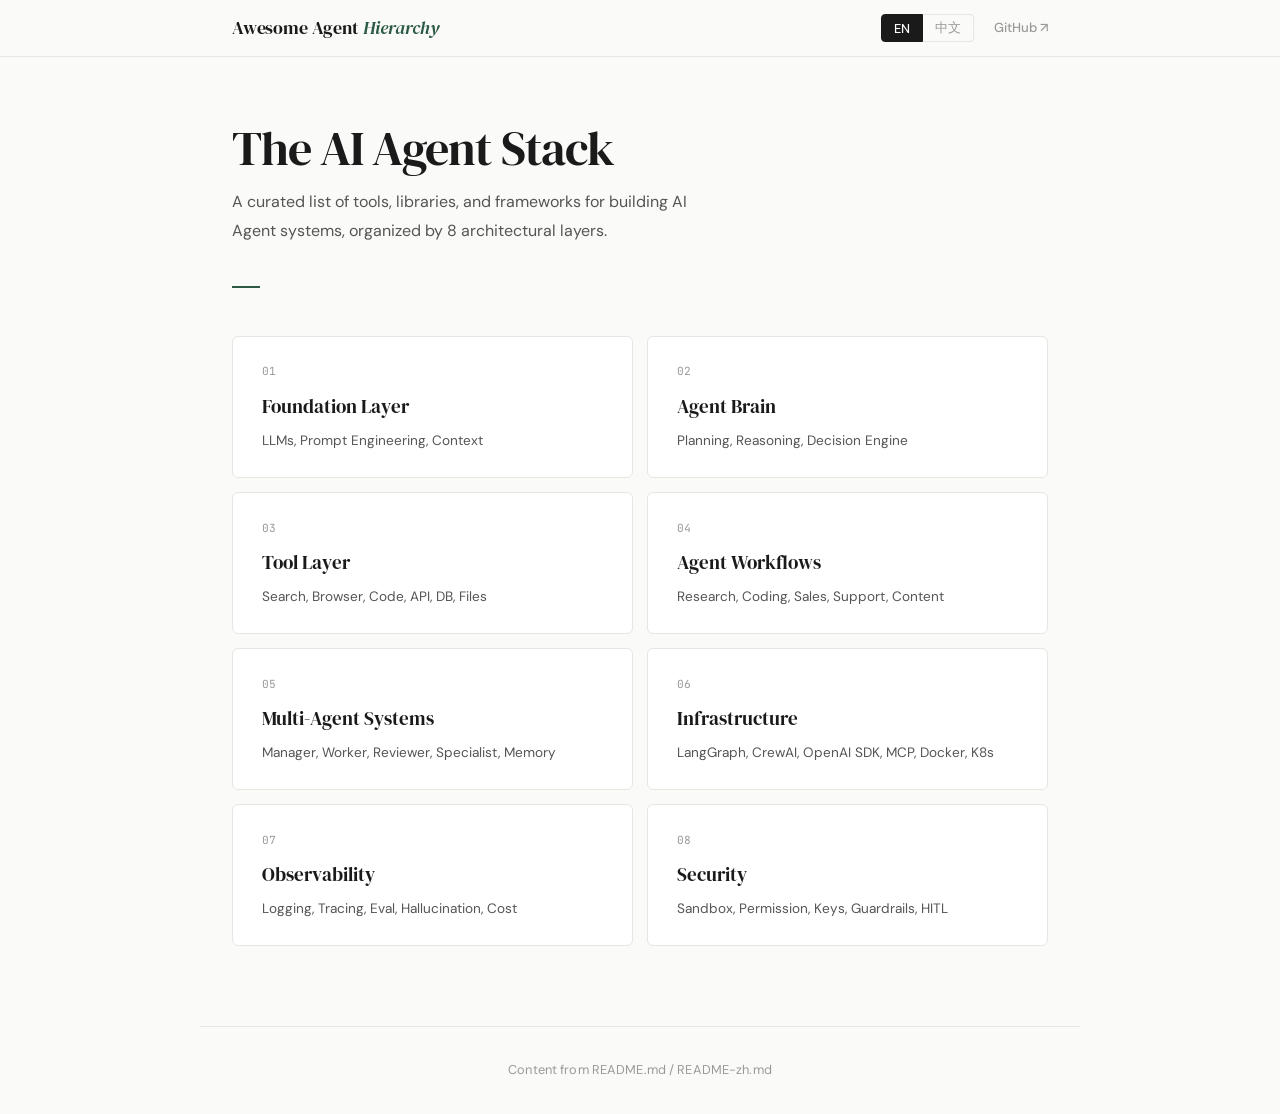
==== docs/index.html @ d8a55809 "Initial commit: AI Agent hierarchy awesome list with static site - Bilingual README (EN/ZH) covering" ====
<!DOCTYPE html>
<html lang="en">
<head>
<meta charset="UTF-8">
<meta name="viewport" content="width=device-width, initial-scale=1.0">
<title>Awesome AI Agent Hierarchy</title>
<link rel="stylesheet" href="style.css">
<link href="https://fonts.googleapis.com/css2?family=DM+Sans:wght@400;500;600;700&family=DM+Serif+Display:ital@0;1&family=JetBrains+Mono:wght@400;500&display=swap" rel="stylesheet">
</head>
<body>

<nav class="nav">
  <div class="nav-inner">
    <a href="index.html" class="nav-brand">Awesome Agent <i>Hierarchy</i></a>
    <div class="nav-actions">
      <div class="lang-group">
        <button class="active" onclick="setLang('en')">EN</button>
        <button onclick="setLang('zh')">中文</button>
      </div>
      <a href="https://github.com/tianX-ai/awsome-agent-hierarchy" class="nav-gh" target="_blank">GitHub ↗</a>
    </div>
  </div>
</nav>

<section class="hero">
  <h1><span class="lang-en">The AI Agent Stack</span><span class="lang-zh">AI 代理技术栈</span></h1>
  <p><span class="lang-en">A curated list of tools, libraries, and frameworks for building AI Agent systems, organized by 8 architectural layers.</span><span class="lang-zh">AI Agent 系统构建工具、库和框架的精选列表，按 8 个架构层级分类整理。</span></p>
  <hr class="hero-rule">
</section>

<div class="layer-grid">

    <a class="layer-card" href="layer-01.html">
      <div class="layer-card-idx">01</div>
      <div class="layer-card-title"><span class="lang-en">Foundation Layer</span><span class="lang-zh">基础层</span></div>
      <div class="layer-card-desc"><span class="lang-en">LLMs, Prompt Engineering, Context</span><span class="lang-zh">大语言模型、提示工程、上下文</span></div>
    </a>
    <a class="layer-card" href="layer-02.html">
      <div class="layer-card-idx">02</div>
      <div class="layer-card-title"><span class="lang-en">Agent Brain</span><span class="lang-zh">代理大脑</span></div>
      <div class="layer-card-desc"><span class="lang-en">Planning, Reasoning, Decision Engine</span><span class="lang-zh">规划、推理、决策引擎</span></div>
    </a>
    <a class="layer-card" href="layer-03.html">
      <div class="layer-card-idx">03</div>
      <div class="layer-card-title"><span class="lang-en">Tool Layer</span><span class="lang-zh">工具层</span></div>
      <div class="layer-card-desc"><span class="lang-en">Search, Browser, Code, API, DB, Files</span><span class="lang-zh">搜索、浏览器、代码、API、数据库、文件</span></div>
    </a>
    <a class="layer-card" href="layer-04.html">
      <div class="layer-card-idx">04</div>
      <div class="layer-card-title"><span class="lang-en">Agent Workflows</span><span class="lang-zh">代理工作流</span></div>
      <div class="layer-card-desc"><span class="lang-en">Research, Coding, Sales, Support, Content</span><span class="lang-zh">研究、编码、销售、客服、内容</span></div>
    </a>
    <a class="layer-card" href="layer-05.html">
      <div class="layer-card-idx">05</div>
      <div class="layer-card-title"><span class="lang-en">Multi-Agent Systems</span><span class="lang-zh">多代理系统</span></div>
      <div class="layer-card-desc"><span class="lang-en">Manager, Worker, Reviewer, Specialist, Memory</span><span class="lang-zh">管理、工作者、审查、专家、内存</span></div>
    </a>
    <a class="layer-card" href="layer-06.html">
      <div class="layer-card-idx">06</div>
      <div class="layer-card-title"><span class="lang-en">Infrastructure</span><span class="lang-zh">基础设施</span></div>
      <div class="layer-card-desc"><span class="lang-en">LangGraph, CrewAI, OpenAI SDK, MCP, Docker, K8s</span><span class="lang-zh">LangGraph、CrewAI、OpenAI SDK、MCP、Docker、K8s</span></div>
    </a>
    <a class="layer-card" href="layer-07.html">
      <div class="layer-card-idx">07</div>
      <div class="layer-card-title"><span class="lang-en">Observability</span><span class="lang-zh">可观测性</span></div>
      <div class="layer-card-desc"><span class="lang-en">Logging, Tracing, Eval, Hallucination, Cost</span><span class="lang-zh">日志、追踪、评估、幻觉、成本</span></div>
    </a>
    <a class="layer-card" href="layer-08.html">
      <div class="layer-card-idx">08</div>
      <div class="layer-card-title"><span class="lang-en">Security</span><span class="lang-zh">安全层</span></div>
      <div class="layer-card-desc"><span class="lang-en">Sandbox, Permission, Keys, Guardrails, HITL</span><span class="lang-zh">沙箱、权限、密钥、护栏、人工审批</span></div>
    </a>
</div>

<button class="btt" id="btt" onclick="window.scrollTo({top:0,behavior:'smooth'})">↑</button>

<footer class="foot">
  <span class="lang-en">Content from </span><span class="lang-zh">内容来自 </span>README.md / README-zh.md
</footer>

<script>
function setLang(l) {
  const btns = document.querySelectorAll('.lang-group button');
  btns.forEach(b => b.classList.remove('active'));
  btns[l === 'en' ? 0 : 1].classList.add('active');
  document.body.classList.toggle('lang-zh-active', l === 'zh');
  document.documentElement.lang = l === 'zh' ? 'zh' : 'en';
  localStorage.setItem('lang', l);
}
const saved = localStorage.getItem('lang');
if (saved === 'zh') setLang('zh');
window.addEventListener('scroll', () => {
  document.getElementById('btt').classList.toggle('show', window.scrollY > 300);
});
</script>
</body>
</html>
---- docs/style.css ----
*, *::before, *::after { margin: 0; padding: 0; box-sizing: border-box; }

:root {
  --bg: #FAFAF8;
  --bg-card: #FFFFFF;
  --text: #1A1A1A;
  --text-2: #555;
  --text-3: #999;
  --accent: #2D5A45;
  --accent-h: #3A6F58;
  --accent-bg: rgba(45, 90, 69, 0.04);
  --border: #E8E6E1;
  --border-2: #D4D1CB;
  --serif: 'DM Serif Display', Georgia, 'Noto Serif SC', serif;
  --sans: 'DM Sans', system-ui, -apple-system, sans-serif;
  --mono: 'JetBrains Mono', monospace;
  --max-w: 880px;
  --nav-h: 56px;
}

html { scroll-behavior: smooth; }

body {
  font-family: var(--sans);
  background: var(--bg);
  color: var(--text);
  line-height: 1.75;
  -webkit-font-smoothing: antialiased;
  text-rendering: optimizeLegibility;
  font-size: 15.5px;
}

body::-webkit-scrollbar { width: 4px; }
body::-webkit-scrollbar-track { background: transparent; }
body::-webkit-scrollbar-thumb { background: var(--border-2); border-radius: 2px; }

a { color: var(--accent); text-decoration: none; }
a:hover { text-decoration: underline; text-underline-offset: 2px; }

/* --- NAV --- */
.nav {
  position: sticky; top: 0; z-index: 100;
  background: rgba(250, 250, 248, 0.92);
  backdrop-filter: blur(20px);
  -webkit-backdrop-filter: blur(20px);
  border-bottom: 1px solid var(--border);
}

.nav-inner {
  max-width: var(--max-w); margin: 0 auto;
  display: flex; align-items: center; justify-content: space-between;
  height: var(--nav-h); padding: 0 2rem;
}

.nav-brand {
  font-family: var(--serif); font-size: 1.1rem;
  text-decoration: none; color: var(--text);
  letter-spacing: -0.01em;
}

.nav-brand i { font-style: italic; color: var(--accent); }

.nav-actions { display: flex; align-items: center; gap: 20px; }

.lang-group { display: flex; font-size: 0.8rem; font-weight: 500; }

.lang-group button {
  padding: 4px 12px;
  border: 1px solid var(--border);
  background: transparent;
  color: var(--text-3);
  cursor: pointer;
  font-family: var(--sans);
  font-size: 0.8rem;
  font-weight: 500;
  transition: all 0.15s;
}

.lang-group button:first-child { border-radius: 4px 0 0 4px; }
.lang-group button:last-child { border-radius: 0 4px 4px 0; border-left: none; }
.lang-group button.active { background: var(--text); color: #fff; border-color: var(--text); }
.lang-group button.active + button { border-left-color: var(--text); }

.nav-gh {
  color: var(--text-3); text-decoration: none;
  font-size: 0.82rem; font-weight: 500; transition: color 0.15s;
}

.nav-gh:hover { color: var(--text); }

/* --- BREADCRUMB --- */
.breadcrumb {
  max-width: var(--max-w); margin: 0 auto;
  padding: 1.5rem 2rem 0;
  font-size: 0.82rem; color: var(--text-3);
  letter-spacing: 0.01em;
}

.breadcrumb a { color: var(--text-3); }
.breadcrumb a:hover { color: var(--accent); }
.breadcrumb span { margin: 0 0.4em; }

/* --- HERO --- */
.hero {
  max-width: var(--max-w); margin: 0 auto;
  padding: 4rem 2rem 2.5rem;
}

.hero h1 {
  font-family: var(--serif);
  font-size: clamp(2.2rem, 5vw, 3rem);
  font-weight: 400; line-height: 1.15;
  letter-spacing: -0.02em; margin-bottom: 0.75rem;
}

.hero p {
  font-size: 1rem; color: var(--text-2);
  max-width: 500px; line-height: 1.8;
}

.hero-rule {
  display: block; width: 28px; height: 2px;
  background: var(--accent); margin-top: 2.5rem; border: none;
}

/* --- LAYER GRID (index) --- */
.layer-grid {
  max-width: var(--max-w); margin: 0 auto;
  padding: 0.5rem 2rem 5rem;
  display: grid; grid-template-columns: repeat(2, 1fr);
  gap: 14px;
}

.layer-card {
  display: block;
  padding: 1.6rem 1.8rem;
  background: var(--bg-card);
  border: 1px solid var(--border);
  border-radius: 6px;
  text-decoration: none; color: var(--text);
  transition: all 0.2s ease;
}

.layer-card:hover {
  border-color: var(--accent);
  box-shadow: 0 4px 24px rgba(45,90,69,0.06);
  text-decoration: none;
  transform: translateY(-1px);
}

.layer-card-idx {
  font-family: var(--mono);
  font-size: 0.7rem; color: var(--text-3);
  margin-bottom: 8px; letter-spacing: 0.04em;
}

.layer-card-title {
  font-family: var(--serif);
  font-size: 1.2rem; font-weight: 400;
  margin-bottom: 6px;
}

.layer-card-desc {
  font-size: 0.85rem; color: var(--text-2);
  line-height: 1.6;
}

/* --- SEARCH --- */
.search-area {
  max-width: var(--max-w); margin: 0 auto;
  padding: 0.5rem 2rem 1rem;
}

.search-area input {
  width: 100%; padding: 10px 0;
  border: none; border-bottom: 1px solid var(--border);
  background: transparent; color: var(--text);
  font-family: var(--sans); font-size: 0.92rem;
  outline: none; transition: border-color 0.2s;
}

.search-area input:focus { border-color: var(--accent); }
.search-area input::placeholder { color: var(--text-3); }

/* --- MAIN CONTENT --- */
.main-area {
  max-width: var(--max-w); margin: 0 auto;
  padding: 0.5rem 2rem 6rem;
}

/* --- SUBSECTION --- */
.sub {
  margin-bottom: 1.25rem;
}

.sub-head {
  display: flex; align-items: center; gap: 10px;
  padding: 10px 14px;
  background: var(--bg-card);
  border: 1px solid var(--border);
  border-radius: 6px;
  cursor: pointer;
  transition: all 0.15s;
}

.sub-head:hover {
  border-color: var(--accent);
}

.sub-head.open {
  border-color: var(--accent);
  border-radius: 6px 6px 0 0;
  background: rgba(45,90,69,0.02);
}

.sub-name {
  font-weight: 600; font-size: 0.92rem; flex: 1;
}

.sub-cnt {
  font-family: var(--mono);
  font-size: 0.68rem; color: var(--text-3);
  background: var(--bg);
  padding: 2px 8px;
  border-radius: 10px;
}

.sub-arr {
  font-size: 0.5rem; color: var(--text-3);
  transition: transform 0.2s;
}

.sub-head.open .sub-arr { transform: rotate(90deg); }

.sub-body {
  display: none;
  padding: 1.25rem 1.5rem 1.5rem;
  background: var(--bg-card);
  border: 1px solid var(--accent);
  border-top: none;
  border-radius: 0 0 6px 6px;
}

.sub-body.open { display: block; }

/* --- REPO LIST --- */
ul.rl {
  list-style: none;
}

ul.rl li {
  display: flex; align-items: baseline; gap: 6px;
  padding: 7px 0;
  border-bottom: 1px solid rgba(0,0,0,0.04);
  flex-wrap: wrap; line-height: 1.6;
}

ul.rl li:last-child { border-bottom: none; }

ul.rl li a {
  color: var(--accent); text-decoration: none;
  font-weight: 500; font-size: 0.9rem;
}

ul.rl li a:hover { text-decoration: underline; text-underline-offset: 2px; }

ul.rl li img {
  vertical-align: middle; height: 16px; margin: 0 3px;
}

/* --- PROVIDER BLOCK --- */
.prov {
  margin-bottom: 1rem;
  margin-top: 0.5rem;
}

.prov-name {
  font-weight: 700; font-size: 0.9rem;
  padding: 8px 0 4px;
  color: var(--text);
}

.prov ul {
  list-style: none;
  padding-left: 1.25rem;
}

.prov ul li {
  font-size: 0.88rem; padding: 3px 0; color: var(--text-2);
  line-height: 1.65;
}

.prov ul li a { color: var(--accent); font-weight: 500; }
.prov ul li a:hover { text-decoration: underline; }

/* --- BLOCKQUOTE --- */
blockquote {
  border-left: 2px solid var(--accent);
  padding: 10px 18px; margin: 12px 0;
  font-size: 0.88rem; color: var(--text-2);
  background: var(--accent-bg);
  border-radius: 0 4px 4px 0;
  line-height: 1.7;
}

blockquote strong { color: var(--accent); }

/* --- MISC --- */
.md-p {
  color: var(--text-2); font-size: 0.9rem;
  margin: 8px 0; line-height: 1.7;
}

.md-p strong { color: var(--text); }

hr.md-hr { border: none; height: 1px; background: var(--border); margin: 1.5rem 0; }

code {
  font-family: var(--mono); font-size: 0.82em;
  background: var(--accent-bg); padding: 2px 6px; border-radius: 3px;
}

/* --- LANG TOGGLE --- */
.lang-en { display: block; }
.lang-zh { display: none; }
body.lang-zh-active .lang-en { display: none; }
body.lang-zh-active .lang-zh { display: block; }

span.lang-en, a.lang-en { display: inline; }
span.lang-zh, a.lang-zh { display: none; }
body.lang-zh-active span.lang-en, body.lang-zh-active a.lang-en { display: none; }
body.lang-zh-active span.lang-zh, body.lang-zh-active a.lang-zh { display: inline; }

/* --- BACK TO TOP --- */
.btt {
  position: fixed; bottom: 1.5rem; right: 1.5rem; z-index: 99;
  width: 36px; height: 36px;
  background: var(--bg-card); border: 1px solid var(--border);
  border-radius: 50%; display: flex; align-items: center; justify-content: center;
  color: var(--text-3); cursor: pointer; font-size: 0.75rem;
  transition: all 0.2s; opacity: 0; pointer-events: none;
  box-shadow: 0 2px 8px rgba(0,0,0,0.06);
}

.btt.show { opacity: 1; pointer-events: auto; }
.btt:hover { color: var(--accent); border-color: var(--accent); }

/* --- LAYER NAV (bottom) --- */
.layer-nav {
  max-width: var(--max-w); margin: 0 auto;
  padding: 0 2rem 1.5rem;
  font-size: 0.85rem; line-height: 2.4;
  color: var(--text-3);
}

.layer-nav a { color: var(--text-2); }
.layer-nav a:hover { color: var(--accent); }

/* --- FOOTER --- */
.foot {
  max-width: var(--max-w); margin: 0 auto;
  padding: 2rem;
  border-top: 1px solid var(--border);
  text-align: center; color: var(--text-3);
  font-size: 0.8rem;
  letter-spacing: 0.01em;
}

/* --- RESPONSIVE --- */
@media (max-width: 640px) {
  body { font-size: 15px; }
  .nav-inner, .hero, .main-area, .foot, .breadcrumb, .layer-grid, .search-area, .layer-nav {
    padding-left: 1.25rem; padding-right: 1.25rem;
  }
  .hero { padding-top: 3rem; padding-bottom: 1.5rem; }
  .hero h1 { font-size: 1.9rem; }
  .layer-grid { grid-template-columns: 1fr; }
  .sub-body { padding: 1rem 1.1rem 1.25rem; }
}
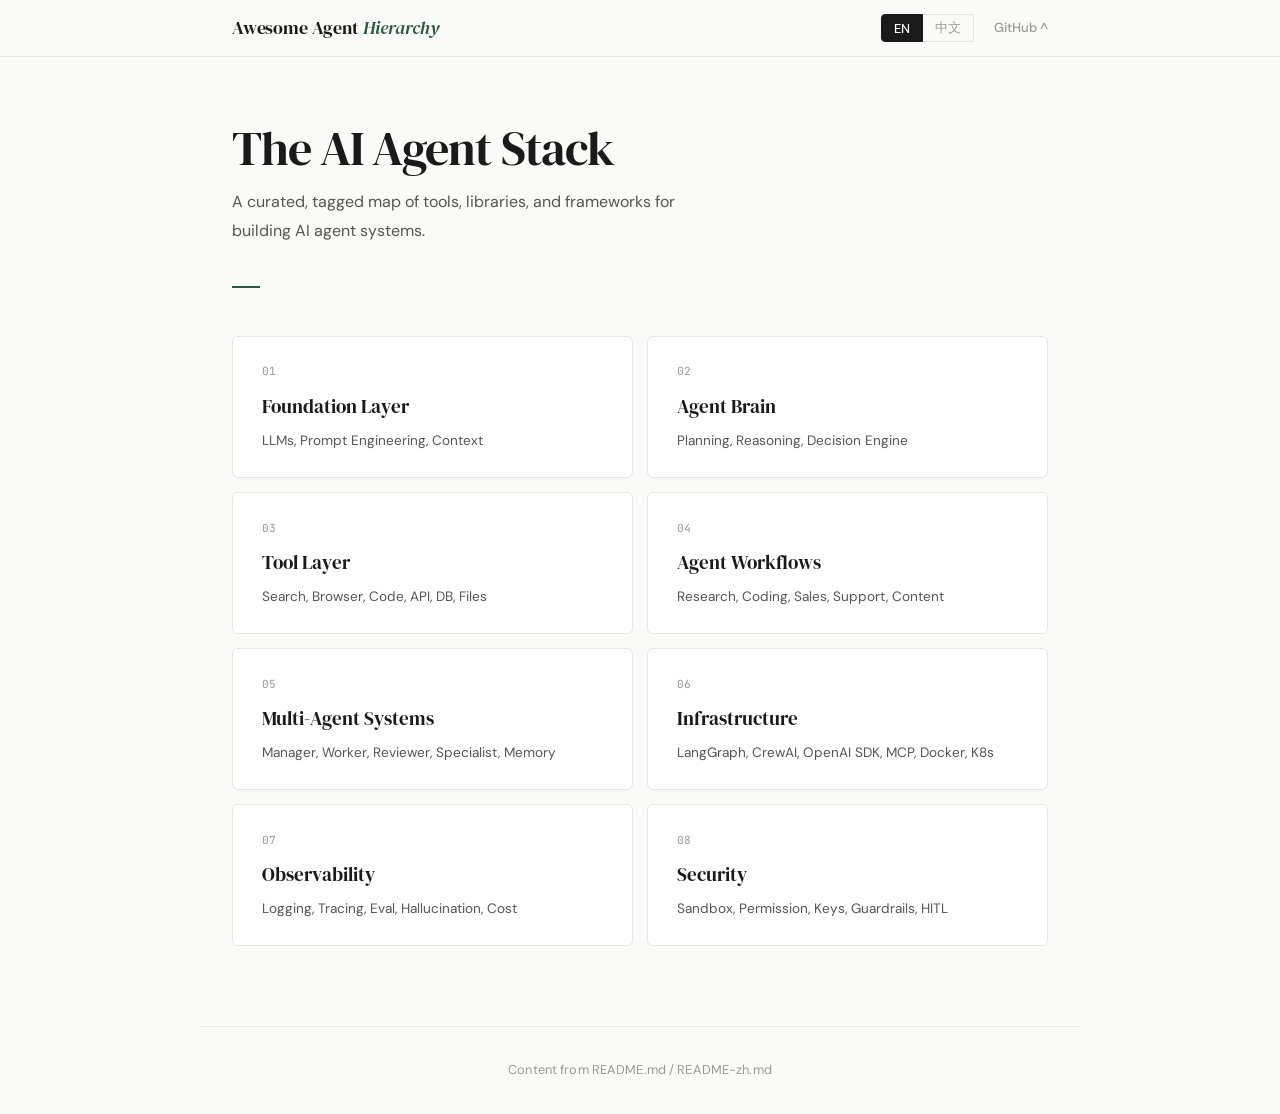
==== commit bc63fa08: "Prepare awesome list for public release" ====
--- a/docs/index.html
+++ b/docs/index.html
@@ -17,17 +17,15 @@
         <button class="active" onclick="setLang('en')">EN</button>
         <button onclick="setLang('zh')">中文</button>
       </div>
-      <a href="https://github.com/tianX-ai/awsome-agent-hierarchy" class="nav-gh" target="_blank">GitHub ↗</a>
+      <a href="https://github.com/tianX-ai/awsome-agent-hierarchy" class="nav-gh" target="_blank" rel="noopener">GitHub ^</a>
     </div>
   </div>
 </nav>
-
 <section class="hero">
   <h1><span class="lang-en">The AI Agent Stack</span><span class="lang-zh">AI 代理技术栈</span></h1>
-  <p><span class="lang-en">A curated list of tools, libraries, and frameworks for building AI Agent systems, organized by 8 architectural layers.</span><span class="lang-zh">AI Agent 系统构建工具、库和框架的精选列表，按 8 个架构层级分类整理。</span></p>
+  <p><span class="lang-en">A curated, tagged map of tools, libraries, and frameworks for building AI agent systems.</span><span class="lang-zh">AI Agent 系统构建工具、库和框架的精选标签地图。</span></p>
   <hr class="hero-rule">
 </section>
-
 <div class="layer-grid">
 
     <a class="layer-card" href="layer-01.html">
@@ -53,7 +51,7 @@
     <a class="layer-card" href="layer-05.html">
       <div class="layer-card-idx">05</div>
       <div class="layer-card-title"><span class="lang-en">Multi-Agent Systems</span><span class="lang-zh">多代理系统</span></div>
-      <div class="layer-card-desc"><span class="lang-en">Manager, Worker, Reviewer, Specialist, Memory</span><span class="lang-zh">管理、工作者、审查、专家、内存</span></div>
+      <div class="layer-card-desc"><span class="lang-en">Manager, Worker, Reviewer, Specialist, Memory</span><span class="lang-zh">管理、工作者、审查、专家、记忆</span></div>
     </a>
     <a class="layer-card" href="layer-06.html">
       <div class="layer-card-idx">06</div>
@@ -71,12 +69,8 @@
       <div class="layer-card-desc"><span class="lang-en">Sandbox, Permission, Keys, Guardrails, HITL</span><span class="lang-zh">沙箱、权限、密钥、护栏、人工审批</span></div>
     </a>
 </div>
-
-<button class="btt" id="btt" onclick="window.scrollTo({top:0,behavior:'smooth'})">↑</button>
-
-<footer class="foot">
-  <span class="lang-en">Content from </span><span class="lang-zh">内容来自 </span>README.md / README-zh.md
-</footer>
+<button class="btt" id="btt" onclick="window.scrollTo({top:0,behavior:'smooth'})">^</button>
+<footer class="foot"><span class="lang-en">Content from </span><span class="lang-zh">内容来自 </span>README.md / README-zh.md</footer>
 
 <script>
 function setLang(l) {
@@ -85,13 +79,22 @@
   btns[l === 'en' ? 0 : 1].classList.add('active');
   document.body.classList.toggle('lang-zh-active', l === 'zh');
   document.documentElement.lang = l === 'zh' ? 'zh' : 'en';
+  const input = document.getElementById('search');
+  if (input) input.placeholder = l === 'zh' ? '搜索仓库...' : 'Search repositories...';
   localStorage.setItem('lang', l);
 }
+function toggleSub(el) {
+  el.classList.toggle('open');
+  el.nextElementSibling.classList.toggle('open');
+}
+
 const saved = localStorage.getItem('lang');
 if (saved === 'zh') setLang('zh');
 window.addEventListener('scroll', () => {
-  document.getElementById('btt').classList.toggle('show', window.scrollY > 300);
+  const btt = document.getElementById('btt');
+  if (btt) btt.classList.toggle('show', window.scrollY > 300);
 });
 </script>
+
 </body>
 </html>
--- a/docs/style.css
+++ b/docs/style.css
@@ -182,6 +182,34 @@
 .search-area input:focus { border-color: var(--accent); }
 .search-area input::placeholder { color: var(--text-3); }
 
+.tag-filter {
+  display: flex;
+  flex-wrap: wrap;
+  gap: 8px;
+  margin-top: 14px;
+}
+
+.tag-filter button {
+  border: 1px solid var(--border);
+  background: var(--bg-card);
+  color: var(--text-2);
+  font-family: var(--sans);
+  font-size: 0.74rem;
+  font-weight: 600;
+  line-height: 1;
+  padding: 7px 10px;
+  border-radius: 999px;
+  cursor: pointer;
+  transition: all 0.15s;
+}
+
+.tag-filter button:hover,
+.tag-filter button.active {
+  border-color: var(--accent);
+  color: var(--accent);
+  background: var(--accent-bg);
+}
+
 /* --- MAIN CONTENT --- */
 .main-area {
   max-width: var(--max-w); margin: 0 auto;
@@ -195,10 +223,14 @@
 
 .sub-head {
   display: flex; align-items: center; gap: 10px;
+  width: 100%;
   padding: 10px 14px;
   background: var(--bg-card);
   border: 1px solid var(--border);
   border-radius: 6px;
+  color: var(--text);
+  font-family: var(--sans);
+  text-align: left;
   cursor: pointer;
   transition: all 0.15s;
 }
@@ -267,6 +299,34 @@
 ul.rl li img {
   vertical-align: middle; height: 16px; margin: 0 3px;
 }
+
+.tags {
+  display: inline-flex;
+  flex-wrap: wrap;
+  gap: 4px;
+  vertical-align: middle;
+}
+
+.tag {
+  display: inline-flex;
+  align-items: center;
+  border: 1px solid var(--border);
+  background: var(--bg);
+  color: var(--text-2);
+  font-family: var(--mono);
+  font-size: 0.64rem;
+  font-weight: 500;
+  line-height: 1;
+  padding: 3px 6px;
+  border-radius: 999px;
+}
+
+.tag-official { color: #1f5f7a; background: #eef7fb; border-color: #c8e2ec; }
+.tag-framework { color: #2D5A45; background: #edf6f1; border-color: #cde3d7; }
+.tag-example { color: #7a5a1f; background: #fbf6e8; border-color: #ead9aa; }
+.tag-research { color: #60427a; background: #f2edf8; border-color: #d9c9e8; }
+.tag-infra { color: #5d4b35; background: #f4f1ed; border-color: #ded4c8; }
+.tag-archived-classic { color: #7a3b3b; background: #faeeee; border-color: #e7c8c8; }
 
 /* --- PROVIDER BLOCK --- */
 .prov {
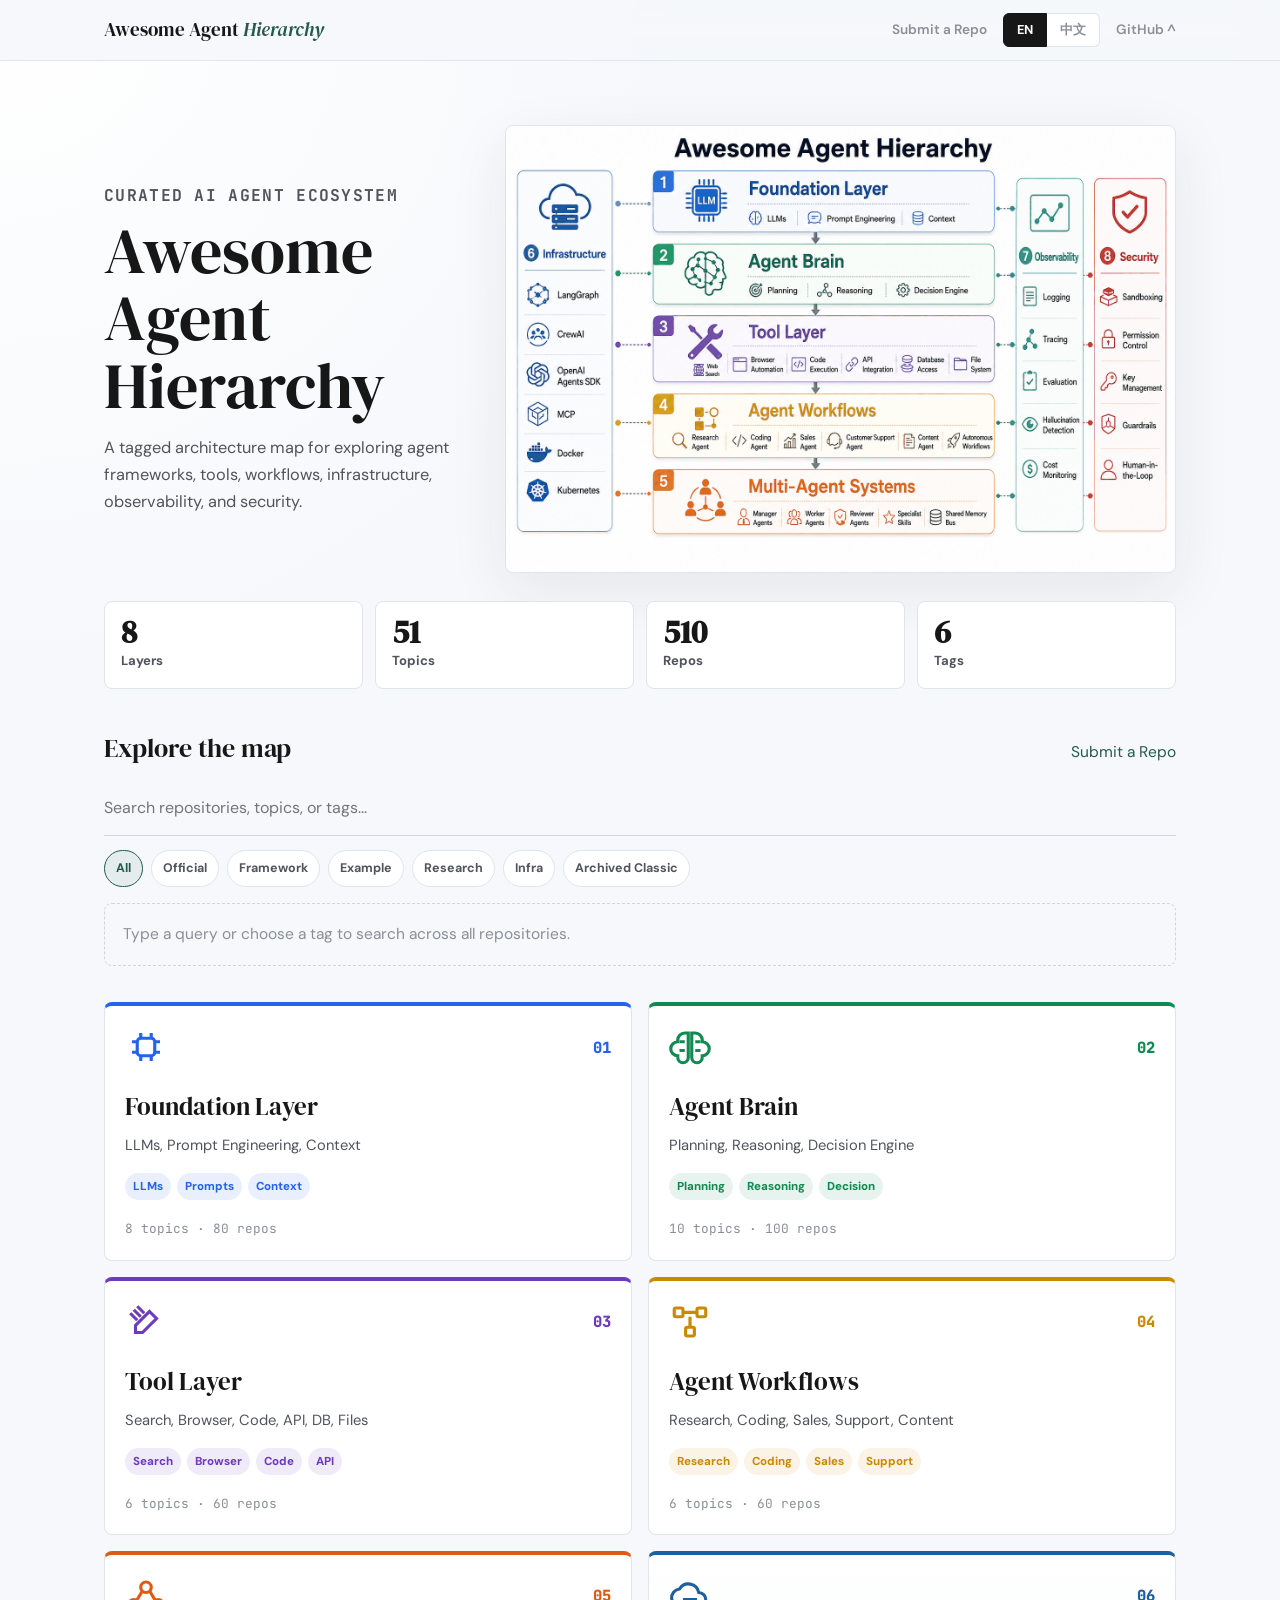
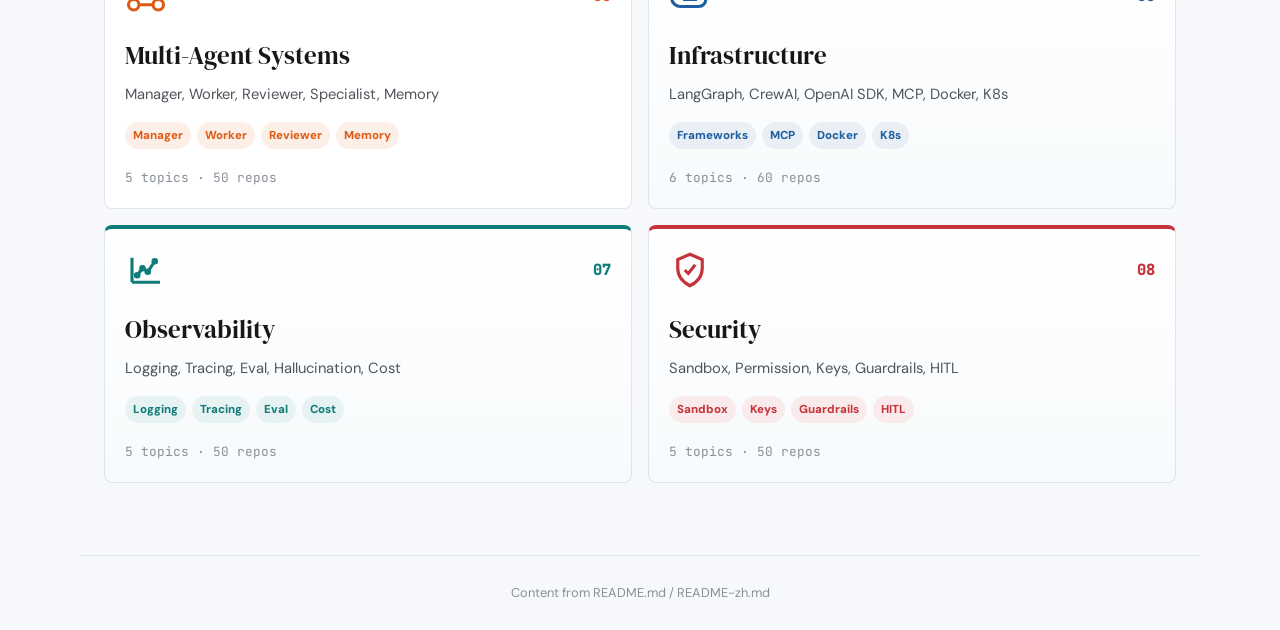
==== commit d90050b1: "Upgrade GitHub Pages ecosystem map" ====
--- a/docs/index.html
+++ b/docs/index.html
@@ -3,7 +3,12 @@
 <head>
 <meta charset="UTF-8">
 <meta name="viewport" content="width=device-width, initial-scale=1.0">
-<title>Awesome AI Agent Hierarchy</title>
+<title>Awesome Agent Hierarchy</title>
+<meta name="description" content="A browsable, tagged ecosystem map of AI agent tooling across the full agent stack.">
+<meta property="og:title" content="Awesome Agent Hierarchy">
+<meta property="og:description" content="A browsable, tagged ecosystem map of AI agent tooling across the full agent stack.">
+<meta property="og:image" content="awesome-agent-hierarchy.png">
+<meta property="og:type" content="website">
 <link rel="stylesheet" href="style.css">
 <link href="https://fonts.googleapis.com/css2?family=DM+Sans:wght@400;500;600;700&family=DM+Serif+Display:ital@0;1&family=JetBrains+Mono:wght@400;500&display=swap" rel="stylesheet">
 </head>
@@ -13,83 +18,223 @@
   <div class="nav-inner">
     <a href="index.html" class="nav-brand">Awesome Agent <i>Hierarchy</i></a>
     <div class="nav-actions">
+      <a href="https://github.com/GoDiao/awsome-agent-hierarchy/blob/main/CONTRIBUTING.md" class="nav-link" target="_blank" rel="noopener">Submit a Repo</a>
       <div class="lang-group">
         <button class="active" onclick="setLang('en')">EN</button>
         <button onclick="setLang('zh')">中文</button>
       </div>
-      <a href="https://github.com/tianX-ai/awsome-agent-hierarchy" class="nav-gh" target="_blank" rel="noopener">GitHub ^</a>
+      <a href="https://github.com/GoDiao/awsome-agent-hierarchy" class="nav-gh" target="_blank" rel="noopener">GitHub ^</a>
     </div>
   </div>
 </nav>
-<section class="hero">
-  <h1><span class="lang-en">The AI Agent Stack</span><span class="lang-zh">AI 代理技术栈</span></h1>
-  <p><span class="lang-en">A curated, tagged map of tools, libraries, and frameworks for building AI agent systems.</span><span class="lang-zh">AI Agent 系统构建工具、库和框架的精选标签地图。</span></p>
-  <hr class="hero-rule">
-</section>
-<div class="layer-grid">
-
-    <a class="layer-card" href="layer-01.html">
-      <div class="layer-card-idx">01</div>
+<section class="hero home-hero">
+  <div class="hero-copy">
+    <p class="eyebrow">Curated AI agent ecosystem</p>
+    <h1><span class="lang-en">Awesome Agent Hierarchy</span><span class="lang-zh">Awesome Agent Hierarchy</span></h1>
+    <p><span class="lang-en">A tagged architecture map for exploring agent frameworks, tools, workflows, infrastructure, observability, and security.</span><span class="lang-zh">一张带标签的 AI Agent 架构地图，用于探索框架、工具、工作流、基础设施、可观测性和安全能力。</span></p>
+  </div>
+  <img class="framework-hero" src="awesome-agent-hierarchy.png" alt="Awesome Agent Hierarchy ecosystem framework" loading="eager">
+</section>
+<section class="stats-row" aria-label="Site statistics">
+  <div><strong>8</strong><span>Layers</span></div>
+  <div><strong>51</strong><span>Topics</span></div>
+  <div><strong>510</strong><span>Repos</span></div>
+  <div><strong>6</strong><span>Tags</span></div>
+</section>
+<section class="global-search">
+  <div class="section-head">
+    <h2>Explore the map</h2>
+    <a href="https://github.com/GoDiao/awsome-agent-hierarchy/blob/main/CONTRIBUTING.md" target="_blank" rel="noopener">Submit a Repo</a>
+  </div>
+  <input id="home-search" type="text" placeholder="Search repositories, topics, or tags..." oninput="renderHomeSearch()">
+  <div class="tag-filter"><button class="active" data-tag="all" onclick="setHomeTag('all')">All</button><button data-tag="official" onclick="setHomeTag('official')">Official</button><button data-tag="framework" onclick="setHomeTag('framework')">Framework</button><button data-tag="example" onclick="setHomeTag('example')">Example</button><button data-tag="research" onclick="setHomeTag('research')">Research</button><button data-tag="infra" onclick="setHomeTag('infra')">Infra</button><button data-tag="archived-classic" onclick="setHomeTag('archived-classic')">Archived Classic</button></div>
+  <div id="home-results" class="home-results"></div>
+</section>
+<section class="layer-grid">
+
+    <a class="layer-card rich-card" style="--layer-color:#2563eb" href="layer-01.html">
+      <div class="layer-card-top">
+        <span class="layer-icon"><svg viewBox="0 0 24 24"><rect x="7" y="7" width="10" height="10" rx="2"/><path d="M4 9h3M4 15h3M17 9h3M17 15h3M9 4v3M15 4v3M9 17v3M15 17v3"/></svg></span>
+        <span class="layer-card-idx">01</span>
+      </div>
       <div class="layer-card-title"><span class="lang-en">Foundation Layer</span><span class="lang-zh">基础层</span></div>
       <div class="layer-card-desc"><span class="lang-en">LLMs, Prompt Engineering, Context</span><span class="lang-zh">大语言模型、提示工程、上下文</span></div>
-    </a>
-    <a class="layer-card" href="layer-02.html">
-      <div class="layer-card-idx">02</div>
+      <div class="chip-row"><span class="lang-en"><span>LLMs</span><span>Prompts</span><span>Context</span></span><span class="lang-zh"><span>大模型</span><span>提示</span><span>上下文</span></span></div>
+      <div class="card-stats">8 topics · 80 repos</div>
+    </a>
+    <a class="layer-card rich-card" style="--layer-color:#0f8a50" href="layer-02.html">
+      <div class="layer-card-top">
+        <span class="layer-icon"><svg viewBox="0 0 24 24"><path d="M9 4a4 4 0 0 0-4 4v1a4 4 0 0 0 0 8v1a3 3 0 0 0 6 0V4z"/><path d="M15 4a4 4 0 0 1 4 4v1a4 4 0 0 1 0 8v1a3 3 0 0 1-6 0V4z"/><path d="M9 9H6M18 9h-3M9 14H6M18 14h-3"/></svg></span>
+        <span class="layer-card-idx">02</span>
+      </div>
       <div class="layer-card-title"><span class="lang-en">Agent Brain</span><span class="lang-zh">代理大脑</span></div>
       <div class="layer-card-desc"><span class="lang-en">Planning, Reasoning, Decision Engine</span><span class="lang-zh">规划、推理、决策引擎</span></div>
-    </a>
-    <a class="layer-card" href="layer-03.html">
-      <div class="layer-card-idx">03</div>
+      <div class="chip-row"><span class="lang-en"><span>Planning</span><span>Reasoning</span><span>Decision</span></span><span class="lang-zh"><span>规划</span><span>推理</span><span>决策</span></span></div>
+      <div class="card-stats">10 topics · 100 repos</div>
+    </a>
+    <a class="layer-card rich-card" style="--layer-color:#6d3bbd" href="layer-03.html">
+      <div class="layer-card-top">
+        <span class="layer-icon"><svg viewBox="0 0 24 24"><path d="M14 6l4 4-8 8H6v-4z"/><path d="M5 5l4 4M7 3l4 4M3 7l4 4"/></svg></span>
+        <span class="layer-card-idx">03</span>
+      </div>
       <div class="layer-card-title"><span class="lang-en">Tool Layer</span><span class="lang-zh">工具层</span></div>
       <div class="layer-card-desc"><span class="lang-en">Search, Browser, Code, API, DB, Files</span><span class="lang-zh">搜索、浏览器、代码、API、数据库、文件</span></div>
-    </a>
-    <a class="layer-card" href="layer-04.html">
-      <div class="layer-card-idx">04</div>
+      <div class="chip-row"><span class="lang-en"><span>Search</span><span>Browser</span><span>Code</span><span>API</span></span><span class="lang-zh"><span>搜索</span><span>浏览器</span><span>代码</span><span>API</span></span></div>
+      <div class="card-stats">6 topics · 60 repos</div>
+    </a>
+    <a class="layer-card rich-card" style="--layer-color:#c98a00" href="layer-04.html">
+      <div class="layer-card-top">
+        <span class="layer-icon"><svg viewBox="0 0 24 24"><rect x="3" y="4" width="5" height="5" rx="1"/><rect x="16" y="4" width="5" height="5" rx="1"/><rect x="9.5" y="15" width="5" height="5" rx="1"/><path d="M8 6.5h8M12 9v6"/></svg></span>
+        <span class="layer-card-idx">04</span>
+      </div>
       <div class="layer-card-title"><span class="lang-en">Agent Workflows</span><span class="lang-zh">代理工作流</span></div>
       <div class="layer-card-desc"><span class="lang-en">Research, Coding, Sales, Support, Content</span><span class="lang-zh">研究、编码、销售、客服、内容</span></div>
-    </a>
-    <a class="layer-card" href="layer-05.html">
-      <div class="layer-card-idx">05</div>
+      <div class="chip-row"><span class="lang-en"><span>Research</span><span>Coding</span><span>Sales</span><span>Support</span></span><span class="lang-zh"><span>研究</span><span>编码</span><span>销售</span><span>客服</span></span></div>
+      <div class="card-stats">6 topics · 60 repos</div>
+    </a>
+    <a class="layer-card rich-card" style="--layer-color:#de5b16" href="layer-05.html">
+      <div class="layer-card-top">
+        <span class="layer-icon"><svg viewBox="0 0 24 24"><circle cx="12" cy="7" r="3"/><circle cx="5" cy="17" r="3"/><circle cx="19" cy="17" r="3"/><path d="M10 9l-3 5M14 9l3 5M8 17h8"/></svg></span>
+        <span class="layer-card-idx">05</span>
+      </div>
       <div class="layer-card-title"><span class="lang-en">Multi-Agent Systems</span><span class="lang-zh">多代理系统</span></div>
       <div class="layer-card-desc"><span class="lang-en">Manager, Worker, Reviewer, Specialist, Memory</span><span class="lang-zh">管理、工作者、审查、专家、记忆</span></div>
-    </a>
-    <a class="layer-card" href="layer-06.html">
-      <div class="layer-card-idx">06</div>
+      <div class="chip-row"><span class="lang-en"><span>Manager</span><span>Worker</span><span>Reviewer</span><span>Memory</span></span><span class="lang-zh"><span>管理</span><span>工作者</span><span>审查</span><span>记忆</span></span></div>
+      <div class="card-stats">5 topics · 50 repos</div>
+    </a>
+    <a class="layer-card rich-card support-layer" style="--layer-color:#1f5f9f" href="layer-06.html">
+      <div class="layer-card-top">
+        <span class="layer-icon"><svg viewBox="0 0 24 24"><path d="M7 18h10a4 4 0 0 0 0-8 6 6 0 0 0-11-2 5 5 0 0 0 1 10z"/><path d="M8 14h8"/></svg></span>
+        <span class="layer-card-idx">06</span>
+      </div>
       <div class="layer-card-title"><span class="lang-en">Infrastructure</span><span class="lang-zh">基础设施</span></div>
       <div class="layer-card-desc"><span class="lang-en">LangGraph, CrewAI, OpenAI SDK, MCP, Docker, K8s</span><span class="lang-zh">LangGraph、CrewAI、OpenAI SDK、MCP、Docker、K8s</span></div>
-    </a>
-    <a class="layer-card" href="layer-07.html">
-      <div class="layer-card-idx">07</div>
+      <div class="chip-row"><span class="lang-en"><span>Frameworks</span><span>MCP</span><span>Docker</span><span>K8s</span></span><span class="lang-zh"><span>框架</span><span>MCP</span><span>Docker</span><span>K8s</span></span></div>
+      <div class="card-stats">6 topics · 60 repos</div>
+    </a>
+    <a class="layer-card rich-card support-layer" style="--layer-color:#0f7c7a" href="layer-07.html">
+      <div class="layer-card-top">
+        <span class="layer-icon"><svg viewBox="0 0 24 24"><path d="M4 19V5"/><path d="M4 19h16"/><path d="M7 15l3-4 3 2 4-6"/><circle cx="7" cy="15" r="1"/><circle cx="10" cy="11" r="1"/><circle cx="13" cy="13" r="1"/><circle cx="17" cy="7" r="1"/></svg></span>
+        <span class="layer-card-idx">07</span>
+      </div>
       <div class="layer-card-title"><span class="lang-en">Observability</span><span class="lang-zh">可观测性</span></div>
       <div class="layer-card-desc"><span class="lang-en">Logging, Tracing, Eval, Hallucination, Cost</span><span class="lang-zh">日志、追踪、评估、幻觉、成本</span></div>
-    </a>
-    <a class="layer-card" href="layer-08.html">
-      <div class="layer-card-idx">08</div>
+      <div class="chip-row"><span class="lang-en"><span>Logging</span><span>Tracing</span><span>Eval</span><span>Cost</span></span><span class="lang-zh"><span>日志</span><span>追踪</span><span>评估</span><span>成本</span></span></div>
+      <div class="card-stats">5 topics · 50 repos</div>
+    </a>
+    <a class="layer-card rich-card support-layer" style="--layer-color:#c7333b" href="layer-08.html">
+      <div class="layer-card-top">
+        <span class="layer-icon"><svg viewBox="0 0 24 24"><path d="M12 3l7 3v5c0 5-3 8-7 10-4-2-7-5-7-10V6z"/><path d="M9 12l2 2 4-5"/></svg></span>
+        <span class="layer-card-idx">08</span>
+      </div>
       <div class="layer-card-title"><span class="lang-en">Security</span><span class="lang-zh">安全层</span></div>
       <div class="layer-card-desc"><span class="lang-en">Sandbox, Permission, Keys, Guardrails, HITL</span><span class="lang-zh">沙箱、权限、密钥、护栏、人工审批</span></div>
-    </a>
-</div>
+      <div class="chip-row"><span class="lang-en"><span>Sandbox</span><span>Keys</span><span>Guardrails</span><span>HITL</span></span><span class="lang-zh"><span>沙箱</span><span>密钥</span><span>护栏</span><span>审批</span></span></div>
+      <div class="card-stats">5 topics · 50 repos</div>
+    </a>
+</section>
 <button class="btt" id="btt" onclick="window.scrollTo({top:0,behavior:'smooth'})">^</button>
 <footer class="foot"><span class="lang-en">Content from </span><span class="lang-zh">内容来自 </span>README.md / README-zh.md</footer>
 
 <script>
+const REPO_INDEX = [{"name": "system-prompts-and-models-of-ai-tools", "url": "https://github.com/x1xhlol/system-prompts-and-models-of-ai-tools", "desc": "Full system prompts extracted from Augment Code, Claude Code, Cursor, Devin, Manus, Perplexity, Windsurf, v0, etc.", "descZh": "从 Augment Code、Claude Code、Cursor、Devin、Manus、Perplexity、Windsurf、v0 等提取的完整系统提示。", "tags": ["framework"], "tagLabels": ["Framework"], "layer": "Foundation Layer", "layerZh": "基础层", "topic": "System Prompts — Collections and tools for LLM system prompts", "topicZh": "系统提示 — LLM 系统提示合集与工具", "href": "layer-01.html"}, {"name": "system_prompts_leaks", "url": "https://github.com/asgeirtj/system_prompts_leaks", "desc": "Extracted system prompts from ChatGPT, Claude, Gemini, Grok, Copilot, Perplexity, and more.", "descZh": "ChatGPT、Claude、Gemini、Grok、Copilot、Perplexity 等系统提示提取。", "tags": ["framework"], "tagLabels": ["Framework"], "layer": "Foundation Layer", "layerZh": "基础层", "topic": "System Prompts — Collections and tools for LLM system prompts", "topicZh": "系统提示 — LLM 系统提示合集与工具", "href": "layer-01.html"}, {"name": "CL4R1T4S", "url": "https://github.com/elder-plinius/CL4R1T4S", "desc": "Leaked system prompts for transparency — ChatGPT, Claude, Gemini, Grok, Cursor, Lovable, Replit.", "descZh": "泄露的系统提示合集——ChatGPT、Claude、Gemini、Grok、Cursor、Lovable、Replit。", "tags": ["framework"], "tagLabels": ["Framework"], "layer": "Foundation Layer", "layerZh": "基础层", "topic": "System Prompts — Collections and tools for LLM system prompts", "topicZh": "系统提示 — LLM 系统提示合集与工具", "href": "layer-01.html"}, {"name": "leaked-system-prompts", "url": "https://github.com/jujumilk3/leaked-system-prompts", "desc": "Collection of leaked system prompts from various LLM products.", "descZh": "各类 LLM 产品泄露系统提示收集。", "tags": ["framework"], "tagLabels": ["Framework"], "layer": "Foundation Layer", "layerZh": "基础层", "topic": "System Prompts — Collections and tools for LLM system prompts", "topicZh": "系统提示 — LLM 系统提示合集与工具", "href": "layer-01.html"}, {"name": "chatgpt_system_prompt", "url": "https://github.com/LouisShark/chatgpt_system_prompt", "desc": "GPT system prompts with prompt injection and leaking techniques.", "descZh": "GPT 系统提示收集，含提示注入和泄露技术。", "tags": ["framework"], "tagLabels": ["Framework"], "layer": "Foundation Layer", "layerZh": "基础层", "topic": "System Prompts — Collections and tools for LLM system prompts", "topicZh": "系统提示 — LLM 系统提示合集与工具", "href": "layer-01.html"}, {"name": "claude-code-system-prompts", "url": "https://github.com/Piebald-AI/claude-code-system-prompts", "desc": "All parts of Claude Code's system prompt: 27 builtin tools, sub-agent prompts, utility prompts.", "descZh": "Claude Code 完整系统提示：27 个内置工具、子代理提示、工具提示。", "tags": ["framework", "infra"], "tagLabels": ["Framework", "Infra"], "layer": "Foundation Layer", "layerZh": "基础层", "topic": "System Prompts — Collections and tools for LLM system prompts", "topicZh": "系统提示 — LLM 系统提示合集与工具", "href": "layer-01.html"}, {"name": "awesome-ai-system-prompts", "url": "https://github.com/dontriskit/awesome-ai-system-prompts", "desc": "Curated system prompts for ChatGPT, Claude, Perplexity, Manus, Claude Code, Lovable, v0, Grok.", "descZh": "精选系统提示——ChatGPT、Claude、Perplexity、Manus、Claude Code、Lovable、v0、Grok。", "tags": ["framework", "research"], "tagLabels": ["Framework", "Research"], "layer": "Foundation Layer", "layerZh": "基础层", "topic": "System Prompts — Collections and tools for LLM system prompts", "topicZh": "系统提示 — LLM 系统提示合集与工具", "href": "layer-01.html"}, {"name": "TheBigPromptLibrary", "url": "https://github.com/0xeb/TheBigPromptLibrary", "desc": "Large collection of prompts, system prompts, and LLM instructions.", "descZh": "大型提示、系统提示和 LLM 指令合集。", "tags": ["framework"], "tagLabels": ["Framework"], "layer": "Foundation Layer", "layerZh": "基础层", "topic": "System Prompts — Collections and tools for LLM system prompts", "topicZh": "系统提示 — LLM 系统提示合集与工具", "href": "layer-01.html"}, {"name": "tweakcc", "url": "https://github.com/Piebald-AI/tweakcc", "desc": "Customize Claude Code's system prompts, toolsets, and themes.", "descZh": "自定义 Claude Code 系统提示、工具集和主题。", "tags": ["framework", "infra"], "tagLabels": ["Framework", "Infra"], "layer": "Foundation Layer", "layerZh": "基础层", "topic": "System Prompts — Collections and tools for LLM system prompts", "topicZh": "系统提示 — LLM 系统提示合集与工具", "href": "layer-01.html"}, {"name": "awesome-system-prompts", "url": "https://github.com/langgptai/awesome-system-prompts", "desc": "System prompts of DeepSeek, ChatGPT, Gemini, Grok, Qwen.", "descZh": "DeepSeek、ChatGPT、Gemini、Grok、Qwen 的系统提示。", "tags": ["framework", "research"], "tagLabels": ["Framework", "Research"], "layer": "Foundation Layer", "layerZh": "基础层", "topic": "System Prompts — Collections and tools for LLM system prompts", "topicZh": "系统提示 — LLM 系统提示合集与工具", "href": "layer-01.html"}, {"name": "Otter", "url": "https://github.com/EvolvingLMMs-Lab/Otter", "desc": "Multi-modal model with improved instruction-following and in-context learning.", "descZh": "多模态模型，指令遵循和上下文学习能力提升。", "tags": ["framework", "example"], "tagLabels": ["Framework", "Example"], "layer": "Foundation Layer", "layerZh": "基础层", "topic": "Few-Shot / In-Context Learning — Learning from demonstrations", "topicZh": "少样本 / 上下文学习 — 从示范中学习", "href": "layer-01.html"}, {"name": "prompt-in-context-learning", "url": "https://github.com/EgoAlpha/prompt-in-context-learning", "desc": "Awesome resources for in-context learning and prompt engineering.", "descZh": "上下文学习和提示工程精选资源。", "tags": ["framework", "example"], "tagLabels": ["Framework", "Example"], "layer": "Foundation Layer", "layerZh": "基础层", "topic": "Few-Shot / In-Context Learning — Learning from demonstrations", "topicZh": "少样本 / 上下文学习 — 从示范中学习", "href": "layer-01.html"}, {"name": "ICL_PaperList", "url": "https://github.com/dqxiu/ICL_PaperList", "desc": "Curated research papers on in-context learning.", "descZh": "上下文学习研究论文精选。", "tags": ["framework", "example", "research", "infra"], "tagLabels": ["Framework", "Example", "Research", "Infra"], "layer": "Foundation Layer", "layerZh": "基础层", "topic": "Few-Shot / In-Context Learning — Learning from demonstrations", "topicZh": "少样本 / 上下文学习 — 从示范中学习", "href": "layer-01.html"}, {"name": "OpenICL", "url": "https://github.com/Shark-NLP/OpenICL", "desc": "Open-source framework for in-context learning research and prototyping.", "descZh": "上下文学习研究与原型开发开源框架。", "tags": ["framework", "example", "research", "infra"], "tagLabels": ["Framework", "Example", "Research", "Infra"], "layer": "Foundation Layer", "layerZh": "基础层", "topic": "Few-Shot / In-Context Learning — Learning from demonstrations", "topicZh": "少样本 / 上下文学习 — 从示范中学习", "href": "layer-01.html"}, {"name": "DINOv", "url": "https://github.com/UX-Decoder/DINOv", "desc": "Visual in-context learning (CVPR 2024).", "descZh": "视觉上下文学习（CVPR 2024）。", "tags": ["official", "framework", "example", "research"], "tagLabels": ["Official", "Framework", "Example", "Research"], "layer": "Foundation Layer", "layerZh": "基础层", "topic": "Few-Shot / In-Context Learning — Learning from demonstrations", "topicZh": "少样本 / 上下文学习 — 从示范中学习", "href": "layer-01.html"}, {"name": "t-few", "url": "https://github.com/r-three/t-few", "desc": "Few-shot parameter-efficient fine-tuning vs in-context learning.", "descZh": "少样本参数高效微调 vs 上下文学习对比。", "tags": ["framework", "example"], "tagLabels": ["Framework", "Example"], "layer": "Foundation Layer", "layerZh": "基础层", "topic": "Few-Shot / In-Context Learning — Learning from demonstrations", "topicZh": "少样本 / 上下文学习 — 从示范中学习", "href": "layer-01.html"}, {"name": "xmc.dspy", "url": "https://github.com/KarelDO/xmc.dspy", "desc": "In-context learning for extreme multi-label classification.", "descZh": "极端多标签分类的上下文学习。", "tags": ["framework", "example", "research"], "tagLabels": ["Framework", "Example", "Research"], "layer": "Foundation Layer", "layerZh": "基础层", "topic": "Few-Shot / In-Context Learning — Learning from demonstrations", "topicZh": "少样本 / 上下文学习 — 从示范中学习", "href": "layer-01.html"}, {"name": "prompt-lib", "url": "https://github.com/reasoning-machines/prompt-lib", "desc": "Utilities for few-shot prompting experiments on LLMs.", "descZh": "LLM 少样本提示实验工具。", "tags": ["framework", "example", "research"], "tagLabels": ["Framework", "Example", "Research"], "layer": "Foundation Layer", "layerZh": "基础层", "topic": "Few-Shot / In-Context Learning — Learning from demonstrations", "topicZh": "少样本 / 上下文学习 — 从示范中学习", "href": "layer-01.html"}, {"name": "TextualExplInContext", "url": "https://github.com/xiye17/TextualExplInContext", "desc": "Unreliability of explanations in few-shot prompting (NeurIPS 2022).", "descZh": "少样本提示中解释的不可靠性（NeurIPS 2022）。", "tags": ["framework", "example", "research"], "tagLabels": ["Framework", "Example", "Research"], "layer": "Foundation Layer", "layerZh": "基础层", "topic": "Few-Shot / In-Context Learning — Learning from demonstrations", "topicZh": "少样本 / 上下文学习 — 从示范中学习", "href": "layer-01.html"}, {"name": "bullet", "url": "https://github.com/rafaelpierre/bullet", "desc": "Zero-shot / few-shot LLM-based text classification framework.", "descZh": "零样本/少样本 LLM 文本分类框架。", "tags": ["framework", "example"], "tagLabels": ["Framework", "Example"], "layer": "Foundation Layer", "layerZh": "基础层", "topic": "Few-Shot / In-Context Learning — Learning from demonstrations", "topicZh": "少样本 / 上下文学习 — 从示范中学习", "href": "layer-01.html"}, {"name": "Awesome-LLM-Strawberry", "url": "https://github.com/hijkzzz/Awesome-LLM-Strawberry", "desc": "Papers and projects on OpenAI o1 and reasoning techniques.", "descZh": "OpenAI o1 及推理技术论文和项目合集。", "tags": ["framework", "research"], "tagLabels": ["Framework", "Research"], "layer": "Foundation Layer", "layerZh": "基础层", "topic": "Chain-of-Thought / Reasoning — Step-by-step reasoning techniques", "topicZh": "思维链 / 推理 — 逐步推理技术", "href": "layer-01.html"}, {"name": "tree-of-thought-llm", "url": "https://github.com/princeton-nlp/tree-of-thought-llm", "desc": "Tree of Thoughts: Deliberate Problem Solving with LLMs (NeurIPS 2023).", "descZh": "思维树：LLM 深思问题求解（NeurIPS 2023）。", "tags": ["framework", "research", "infra"], "tagLabels": ["Framework", "Research", "Infra"], "layer": "Foundation Layer", "layerZh": "基础层", "topic": "Chain-of-Thought / Reasoning — Step-by-step reasoning techniques", "topicZh": "思维链 / 推理 — 逐步推理技术", "href": "layer-01.html"}, {"name": "deepreasoning", "url": "https://github.com/winfunc/deepreasoning", "desc": "DeepSeek R1 CoT reasoning traces integrated with Claude models.", "descZh": "DeepSeek R1 CoT 推理轨迹与 Claude 模型集成。", "tags": ["framework", "research", "infra"], "tagLabels": ["Framework", "Research", "Infra"], "layer": "Foundation Layer", "layerZh": "基础层", "topic": "Chain-of-Thought / Reasoning — Step-by-step reasoning techniques", "topicZh": "思维链 / 推理 — 逐步推理技术", "href": "layer-01.html"}, {"name": "tree-of-thoughts", "url": "https://github.com/kyegomez/tree-of-thoughts", "desc": "Plug-and-play Tree of Thoughts implementation.", "descZh": "即插即用思维树实现。", "tags": ["framework", "research"], "tagLabels": ["Framework", "Research"], "layer": "Foundation Layer", "layerZh": "基础层", "topic": "Chain-of-Thought / Reasoning — Step-by-step reasoning techniques", "topicZh": "思维链 / 推理 — 逐步推理技术", "href": "layer-01.html"}, {"name": "reasoning-from-scratch", "url": "https://github.com/rasbt/reasoning-from-scratch", "desc": "Implement a reasoning LLM in PyTorch from scratch.", "descZh": "从零开始用 PyTorch 实现推理 LLM。", "tags": ["framework", "example", "research"], "tagLabels": ["Framework", "Example", "Research"], "layer": "Foundation Layer", "layerZh": "基础层", "topic": "Chain-of-Thought / Reasoning — Step-by-step reasoning techniques", "topicZh": "思维链 / 推理 — 逐步推理技术", "href": "layer-01.html"}, {"name": "mm-cot", "url": "https://github.com/amazon-science/mm-cot", "desc": "Multimodal Chain-of-Thought Reasoning in Language Models.", "descZh": "多模态思维链推理。", "tags": ["official", "framework", "research"], "tagLabels": ["Official", "Framework", "Research"], "layer": "Foundation Layer", "layerZh": "基础层", "topic": "Chain-of-Thought / Reasoning — Step-by-step reasoning techniques", "topicZh": "思维链 / 推理 — 逐步推理技术", "href": "layer-01.html"}, {"name": "Awesome-LLM-Reasoning", "url": "https://github.com/atfortes/Awesome-LLM-Reasoning", "desc": "From CoT prompting to o1 and DeepSeek-R1 — curated reasoning resource list.", "descZh": "从 CoT 到 o1 和 DeepSeek-R1 的推理资源列表。", "tags": ["framework", "research"], "tagLabels": ["Framework", "Research"], "layer": "Foundation Layer", "layerZh": "基础层", "topic": "Chain-of-Thought / Reasoning — Step-by-step reasoning techniques", "topicZh": "思维链 / 推理 — 逐步推理技术", "href": "layer-01.html"}, {"name": "chain-of-thought-hub", "url": "https://github.com/FranxYao/chain-of-thought-hub", "desc": "Benchmarking LLMs' complex reasoning with CoT prompting.", "descZh": "CoT 提示下 LLM 复杂推理能力基准测试。", "tags": ["framework", "research"], "tagLabels": ["Framework", "Research"], "layer": "Foundation Layer", "layerZh": "基础层", "topic": "Chain-of-Thought / Reasoning — Step-by-step reasoning techniques", "topicZh": "思维链 / 推理 — 逐步推理技术", "href": "layer-01.html"}, {"name": "Chain-of-ThoughtsPapers", "url": "https://github.com/Timothyxxx/Chain-of-ThoughtsPapers", "desc": "Paper collection tracing the CoT reasoning trend.", "descZh": "CoT 推理趋势论文集。", "tags": ["framework", "research", "infra", "archived-classic"], "tagLabels": ["Framework", "Research", "Infra", "Archived Classic"], "layer": "Foundation Layer", "layerZh": "基础层", "topic": "Chain-of-Thought / Reasoning — Step-by-step reasoning techniques", "topicZh": "思维链 / 推理 — 逐步推理技术", "href": "layer-01.html"}, {"name": "auto-cot", "url": "https://github.com/amazon-science/auto-cot", "desc": "Automatic Chain-of-Thought Prompting in LLMs.", "descZh": "LLM 自动思维链提示。", "tags": ["official", "framework", "research"], "tagLabels": ["Official", "Framework", "Research"], "layer": "Foundation Layer", "layerZh": "基础层", "topic": "Chain-of-Thought / Reasoning — Step-by-step reasoning techniques", "topicZh": "思维链 / 推理 — 逐步推理技术", "href": "layer-01.html"}, {"name": "guidance", "url": "https://github.com/guidance-ai/guidance", "desc": "Constraint-based generation with templating for controlling LLMs.", "descZh": "基于约束的模板生成，控制 LLM 输出。", "tags": ["framework"], "tagLabels": ["Framework"], "layer": "Foundation Layer", "layerZh": "基础层", "topic": "Structured Output — JSON, schemas, and constrained generation", "topicZh": "结构化输出 — JSON、模式与约束生成", "href": "layer-01.html"}, {"name": "pydantic-ai", "url": "https://github.com/pydantic/pydantic-ai", "desc": "AI Agent Framework — structured output via Pydantic type annotations.", "descZh": "AI 代理框架——通过 Pydantic 类型注解实现结构化输出。", "tags": ["official", "framework"], "tagLabels": ["Official", "Framework"], "layer": "Foundation Layer", "layerZh": "基础层", "topic": "Structured Output — JSON, schemas, and constrained generation", "topicZh": "结构化输出 — JSON、模式与约束生成", "href": "layer-01.html"}, {"name": "outlines", "url": "https://github.com/dottxt-ai/outlines", "desc": "Structured generation via token-level constrained decoding (regex, JSON Schema, CFG).", "descZh": "基于 token 级约束解码的结构化生成（regex、JSON Schema、CFG）。", "tags": ["framework"], "tagLabels": ["Framework"], "layer": "Foundation Layer", "layerZh": "基础层", "topic": "Structured Output — JSON, schemas, and constrained generation", "topicZh": "结构化输出 — JSON、模式与约束生成", "href": "layer-01.html"}, {"name": "instructor", "url": "https://github.com/567-labs/instructor", "desc": "Patches OpenAI/Anthropic clients to return Pydantic models.", "descZh": "为 OpenAI/Anthropic 客户端打补丁，返回 Pydantic 模型。", "tags": ["framework"], "tagLabels": ["Framework"], "layer": "Foundation Layer", "layerZh": "基础层", "topic": "Structured Output — JSON, schemas, and constrained generation", "topicZh": "结构化输出 — JSON、模式与约束生成", "href": "layer-01.html"}, {"name": "TypeChat", "url": "https://github.com/microsoft/TypeChat", "desc": "Maps natural language intent to typed JSON using TypeScript types.", "descZh": "使用 TypeScript 类型将自然语言意图映射为类型化 JSON。", "tags": ["official", "framework"], "tagLabels": ["Official", "Framework"], "layer": "Foundation Layer", "layerZh": "基础层", "topic": "Structured Output — JSON, schemas, and constrained generation", "topicZh": "结构化输出 — JSON、模式与约束生成", "href": "layer-01.html"}, {"name": "guardrails", "url": "https://github.com/guardrails-ai/guardrails", "desc": "Input/output validation, schema enforcement, and re-asking for LLMs.", "descZh": "LLM 输入/输出验证、模式执行和重新询问。", "tags": ["framework", "infra"], "tagLabels": ["Framework", "Infra"], "layer": "Foundation Layer", "layerZh": "基础层", "topic": "Structured Output — JSON, schemas, and constrained generation", "topicZh": "结构化输出 — JSON、模式与约束生成", "href": "layer-01.html"}, {"name": "jsonformer", "url": "https://github.com/1rgs/jsonformer", "desc": "Bulletproof structured JSON generation via constrained decoding.", "descZh": "通过约束解码实现可靠的结构化 JSON 生成。", "tags": ["framework"], "tagLabels": ["Framework"], "layer": "Foundation Layer", "layerZh": "基础层", "topic": "Structured Output — JSON, schemas, and constrained generation", "topicZh": "结构化输出 — JSON、模式与约束生成", "href": "layer-01.html"}, {"name": "lmql", "url": "https://github.com/eth-sri/lmql", "desc": "Declarative constraint language for guided LLM programming.", "descZh": "声明式约束语言，用于引导 LLM 编程。", "tags": ["framework"], "tagLabels": ["Framework"], "layer": "Foundation Layer", "layerZh": "基础层", "topic": "Structured Output — JSON, schemas, and constrained generation", "topicZh": "结构化输出 — JSON、模式与约束生成", "href": "layer-01.html"}, {"name": "lm-format-enforcer", "url": "https://github.com/noamgat/lm-format-enforcer", "desc": "Enforce JSON Schema, Regex, etc. at generation time.", "descZh": "在生成时强制执行 JSON Schema、Regex 等格式。", "tags": ["framework"], "tagLabels": ["Framework"], "layer": "Foundation Layer", "layerZh": "基础层", "topic": "Structured Output — JSON, schemas, and constrained generation", "topicZh": "结构化输出 — JSON、模式与约束生成", "href": "layer-01.html"}, {"name": "xgrammar", "url": "https://github.com/mlc-ai/xgrammar", "desc": "Fast grammar-based constrained decoding for structured generation.", "descZh": "快速基于语法的约束解码结构化生成。", "tags": ["framework"], "tagLabels": ["Framework"], "layer": "Foundation Layer", "layerZh": "基础层", "topic": "Structured Output — JSON, schemas, and constrained generation", "topicZh": "结构化输出 — JSON、模式与约束生成", "href": "layer-01.html"}, {"name": "mempalace", "url": "https://github.com/MemPalace/mempalace", "desc": "Best-benchmarked open-source AI memory system.", "descZh": "基准测试最优的开源 AI 记忆系统。", "tags": ["framework", "research"], "tagLabels": ["Framework", "Research"], "layer": "Foundation Layer", "layerZh": "基础层", "topic": "Memory — Long-term and short-term memory for AI agents", "topicZh": "记忆 — AI 代理的长期和短期记忆", "href": "layer-01.html"}, {"name": "mem0", "url": "https://github.com/mem0ai/mem0", "desc": "Memory layer for AI agents.", "descZh": "跨应用、工具和会话的 AI 代理通用记忆层。", "tags": ["official", "framework"], "tagLabels": ["Official", "Framework"], "layer": "Foundation Layer", "layerZh": "基础层", "topic": "Memory — Long-term and short-term memory for AI agents", "topicZh": "记忆 — AI 代理的长期和短期记忆", "href": "layer-01.html"}, {"name": "letta", "url": "https://github.com/letta-ai/letta", "desc": "Build stateful LLM agents with MemGPT.", "descZh": "基于 MemGPT 构建有状态 LLM 代理。", "tags": ["official", "framework"], "tagLabels": ["Official", "Framework"], "layer": "Foundation Layer", "layerZh": "基础层", "topic": "Memory — Long-term and short-term memory for AI agents", "topicZh": "记忆 — AI 代理的长期和短期记忆", "href": "layer-01.html"}, {"name": "hindsight", "url": "https://github.com/vectorize-io/hindsight", "desc": "Agent memory that learns.", "descZh": "能学习的代理记忆。", "tags": ["framework"], "tagLabels": ["Framework"], "layer": "Foundation Layer", "layerZh": "基础层", "topic": "Memory — Long-term and short-term memory for AI agents", "topicZh": "记忆 — AI 代理的长期和短期记忆", "href": "layer-01.html"}, {"name": "TencentDB-Agent-Memory", "url": "https://github.com/Tencent/TencentDB-Agent-Memory", "desc": "Fully local 4-tier progressive memory pipeline, zero external API dependencies.", "descZh": "全本地四级渐进式记忆管线，零外部 API 依赖。", "tags": ["official", "framework", "infra"], "tagLabels": ["Official", "Framework", "Infra"], "layer": "Foundation Layer", "layerZh": "基础层", "topic": "Memory — Long-term and short-term memory for AI agents", "topicZh": "记忆 — AI 代理的长期和短期记忆", "href": "layer-01.html"}, {"name": "A-MEM", "url": "https://github.com/agiresearch/A-MEM", "desc": "Agentic memory for LLM agents.", "descZh": "LLM 代理的自主记忆系统。", "tags": ["framework"], "tagLabels": ["Framework"], "layer": "Foundation Layer", "layerZh": "基础层", "topic": "Memory — Long-term and short-term memory for AI agents", "topicZh": "记忆 — AI 代理的长期和短期记忆", "href": "layer-01.html"}, {"name": "Awesome-AI-Memory", "url": "https://github.com/IAAR-Shanghai/Awesome-AI-Memory", "desc": "Curated knowledge base on AI memory — research, frameworks, benchmarks.", "descZh": "AI 记忆精选知识库——研究、框架、基准测试。", "tags": ["framework", "research", "infra"], "tagLabels": ["Framework", "Research", "Infra"], "layer": "Foundation Layer", "layerZh": "基础层", "topic": "Memory — Long-term and short-term memory for AI agents", "topicZh": "记忆 — AI 代理的长期和短期记忆", "href": "layer-01.html"}, {"name": "general-agentic-memory", "url": "https://github.com/VectorSpaceLab/general-agentic-memory", "desc": "General memory system for agents, powered by deep-research.", "descZh": "基于深度研究的通用代理记忆系统。", "tags": ["framework", "research", "infra"], "tagLabels": ["Framework", "Research", "Infra"], "layer": "Foundation Layer", "layerZh": "基础层", "topic": "Memory — Long-term and short-term memory for AI agents", "topicZh": "记忆 — AI 代理的长期和短期记忆", "href": "layer-01.html"}, {"name": "mcp-mem0", "url": "https://github.com/coleam00/mcp-mem0", "desc": "MCP server for long-term agent memory with Mem0 integration.", "descZh": "集成 Mem0 的长期代理记忆 MCP 服务器。", "tags": ["framework", "example", "infra"], "tagLabels": ["Framework", "Example", "Infra"], "layer": "Foundation Layer", "layerZh": "基础层", "topic": "Memory — Long-term and short-term memory for AI agents", "topicZh": "记忆 — AI 代理的长期和短期记忆", "href": "layer-01.html"}, {"name": "memoir", "url": "https://github.com/zhangfengcdt/memoir", "desc": "Hierarchical agent memory with Git-like version control.", "descZh": "类 Git 版本控制的分层代理记忆。", "tags": ["framework"], "tagLabels": ["Framework"], "layer": "Foundation Layer", "layerZh": "基础层", "topic": "Memory — Long-term and short-term memory for AI agents", "topicZh": "记忆 — AI 代理的长期和短期记忆", "href": "layer-01.html"}, {"name": "ragflow", "url": "https://github.com/infiniflow/ragflow", "desc": "Leading open-source RAG engine with agent capabilities.", "descZh": "开源 RAG 引擎，支持文档理解和代理检索。", "tags": ["official", "framework", "research", "infra"], "tagLabels": ["Official", "Framework", "Research", "Infra"], "layer": "Foundation Layer", "layerZh": "基础层", "topic": "RAG — Retrieval-Augmented Generation frameworks and tools", "topicZh": "RAG — 检索增强生成框架与工具", "href": "layer-01.html"}, {"name": "LightRAG", "url": "https://github.com/HKUDS/LightRAG", "desc": "Simple and fast retrieval-augmented generation (EMNLP 2025).", "descZh": "简单快速的检索增强生成（EMNLP 2025）。", "tags": ["framework", "research"], "tagLabels": ["Framework", "Research"], "layer": "Foundation Layer", "layerZh": "基础层", "topic": "RAG — Retrieval-Augmented Generation frameworks and tools", "topicZh": "RAG — 检索增强生成框架与工具", "href": "layer-01.html"}, {"name": "graphrag", "url": "https://github.com/microsoft/graphrag", "desc": "Modular graph-based RAG system from Microsoft.", "descZh": "微软模块化图基 RAG 系统。", "tags": ["official", "framework", "research"], "tagLabels": ["Official", "Framework", "Research"], "layer": "Foundation Layer", "layerZh": "基础层", "topic": "RAG — Retrieval-Augmented Generation frameworks and tools", "topicZh": "RAG — 检索增强生成框架与工具", "href": "layer-01.html"}, {"name": "RAG_Techniques", "url": "https://github.com/NirDiamant/RAG_Techniques", "desc": "Advanced RAG techniques with detailed notebook tutorials.", "descZh": "高级 RAG 技术，含详细 notebook 教程。", "tags": ["official", "framework", "example", "research", "infra"], "tagLabels": ["Official", "Framework", "Example", "Research", "Infra"], "layer": "Foundation Layer", "layerZh": "基础层", "topic": "RAG — Retrieval-Augmented Generation frameworks and tools", "topicZh": "RAG — 检索增强生成框架与工具", "href": "layer-01.html"}, {"name": "memvid", "url": "https://github.com/memvid/memvid", "desc": "Serverless single-file replacement for complex RAG pipelines.", "descZh": "单文件视频后端记忆与检索，适合 RAG 风格代理。", "tags": ["framework", "research", "infra"], "tagLabels": ["Framework", "Research", "Infra"], "layer": "Foundation Layer", "layerZh": "基础层", "topic": "RAG — Retrieval-Augmented Generation frameworks and tools", "topicZh": "RAG — 检索增强生成框架与工具", "href": "layer-01.html"}, {"name": "llmware", "url": "https://github.com/llmware-ai/llmware", "desc": "Unified enterprise RAG framework with small specialized models.", "descZh": "基于小型专业模型的企业 RAG 统一框架。", "tags": ["framework", "research"], "tagLabels": ["Framework", "Research"], "layer": "Foundation Layer", "layerZh": "基础层", "topic": "RAG — Retrieval-Augmented Generation frameworks and tools", "topicZh": "RAG — 检索增强生成框架与工具", "href": "layer-01.html"}, {"name": "orama", "url": "https://github.com/oramasearch/orama", "desc": "Complete search engine with full-text, vector, and hybrid search.", "descZh": "全文、向量和混合搜索的完整搜索引擎。", "tags": ["framework", "research", "infra"], "tagLabels": ["Framework", "Research", "Infra"], "layer": "Foundation Layer", "layerZh": "基础层", "topic": "RAG — Retrieval-Augmented Generation frameworks and tools", "topicZh": "RAG — 检索增强生成框架与工具", "href": "layer-01.html"}, {"name": "R2R", "url": "https://github.com/SciPhi-AI/R2R", "desc": "Production-ready agentic RAG with RESTful API.", "descZh": "生产就绪的代理式 RAG，带 RESTful API。", "tags": ["framework", "research", "infra"], "tagLabels": ["Framework", "Research", "Infra"], "layer": "Foundation Layer", "layerZh": "基础层", "topic": "RAG — Retrieval-Augmented Generation frameworks and tools", "topicZh": "RAG — 检索增强生成框架与工具", "href": "layer-01.html"}, {"name": "Verba", "url": "https://github.com/weaviate/Verba", "desc": "RAG chatbot powered by Weaviate.", "descZh": "基于 Weaviate 的 RAG 聊天机器人。", "tags": ["official", "framework", "research"], "tagLabels": ["Official", "Framework", "Research"], "layer": "Foundation Layer", "layerZh": "基础层", "topic": "RAG — Retrieval-Augmented Generation frameworks and tools", "topicZh": "RAG — 检索增强生成框架与工具", "href": "layer-01.html"}, {"name": "azure-search-openai-demo", "url": "https://github.com/Azure-Samples/azure-search-openai-demo", "desc": "Reference RAG app using Azure AI Search + OpenAI.", "descZh": "Azure AI Search + OpenAI 参考问答应用。", "tags": ["official", "framework", "example", "research", "infra"], "tagLabels": ["Official", "Framework", "Example", "Research", "Infra"], "layer": "Foundation Layer", "layerZh": "基础层", "topic": "RAG — Retrieval-Augmented Generation frameworks and tools", "topicZh": "RAG — 检索增强生成框架与工具", "href": "layer-01.html"}, {"name": "milvus", "url": "https://github.com/milvus-io/milvus", "desc": "High-performance cloud-native vector database for ANN search.", "descZh": "高性能云原生向量数据库，支持 ANN 搜索。", "tags": ["official", "framework", "infra"], "tagLabels": ["Official", "Framework", "Infra"], "layer": "Foundation Layer", "layerZh": "基础层", "topic": "Vector Database — Storage and search for embeddings", "topicZh": "向量数据库 — 嵌入存储与搜索", "href": "layer-01.html"}, {"name": "faiss", "url": "https://github.com/facebookresearch/faiss", "desc": "Library for efficient similarity search and clustering of dense vectors.", "descZh": "高效稠密向量相似搜索与聚类库。", "tags": ["official", "framework", "infra"], "tagLabels": ["Official", "Framework", "Infra"], "layer": "Foundation Layer", "layerZh": "基础层", "topic": "Vector Database — Storage and search for embeddings", "topicZh": "向量数据库 — 嵌入存储与搜索", "href": "layer-01.html"}, {"name": "qdrant", "url": "https://github.com/qdrant/qdrant", "desc": "High-performance vector database and search engine for next-gen AI.", "descZh": "高性能向量数据库和搜索引擎。", "tags": ["official", "framework", "infra"], "tagLabels": ["Official", "Framework", "Infra"], "layer": "Foundation Layer", "layerZh": "基础层", "topic": "Vector Database — Storage and search for embeddings", "topicZh": "向量数据库 — 嵌入存储与搜索", "href": "layer-01.html"}, {"name": "chroma", "url": "https://github.com/chroma-core/chroma", "desc": "Open-source embedding database for AI applications.", "descZh": "开源 AI 嵌入数据库。", "tags": ["official", "framework", "infra"], "tagLabels": ["Official", "Framework", "Infra"], "layer": "Foundation Layer", "layerZh": "基础层", "topic": "Vector Database — Storage and search for embeddings", "topicZh": "向量数据库 — 嵌入存储与搜索", "href": "layer-01.html"}, {"name": "pgvector", "url": "https://github.com/pgvector/pgvector", "desc": "Open-source vector similarity search extension for Postgres.", "descZh": "PostgreSQL 向量相似搜索扩展。", "tags": ["framework", "infra"], "tagLabels": ["Framework", "Infra"], "layer": "Foundation Layer", "layerZh": "基础层", "topic": "Vector Database — Storage and search for embeddings", "topicZh": "向量数据库 — 嵌入存储与搜索", "href": "layer-01.html"}, {"name": "weaviate", "url": "https://github.com/weaviate/weaviate", "desc": "Open-source vector database with structured filtering.", "descZh": "开源向量数据库，支持结构化过滤。", "tags": ["official", "framework", "research", "infra"], "tagLabels": ["Official", "Framework", "Research", "Infra"], "layer": "Foundation Layer", "layerZh": "基础层", "topic": "Vector Database — Storage and search for embeddings", "topicZh": "向量数据库 — 嵌入存储与搜索", "href": "layer-01.html"}, {"name": "lancedb", "url": "https://github.com/lancedb/lancedb", "desc": "Developer-friendly embedded retrieval library for multimodal AI.", "descZh": "开发者友好的多模态 AI 嵌入式检索库。", "tags": ["official", "framework", "research", "infra"], "tagLabels": ["Official", "Framework", "Research", "Infra"], "layer": "Foundation Layer", "layerZh": "基础层", "topic": "Vector Database — Storage and search for embeddings", "topicZh": "向量数据库 — 嵌入存储与搜索", "href": "layer-01.html"}, {"name": "RediSearch", "url": "https://github.com/RediSearch/RediSearch", "desc": "Query and indexing engine for Redis with vector similarity search.", "descZh": "Redis 查询与索引引擎，支持向量相似搜索。", "tags": ["official", "framework", "infra"], "tagLabels": ["Official", "Framework", "Infra"], "layer": "Foundation Layer", "layerZh": "基础层", "topic": "Vector Database — Storage and search for embeddings", "topicZh": "向量数据库 — 嵌入存储与搜索", "href": "layer-01.html"}, {"name": "helix-db", "url": "https://github.com/HelixDB/helix-db", "desc": "Open-source graph-vector database built in Rust.", "descZh": "Rust 实现的开源图向量数据库。", "tags": ["framework", "infra"], "tagLabels": ["Framework", "Infra"], "layer": "Foundation Layer", "layerZh": "基础层", "topic": "Vector Database — Storage and search for embeddings", "topicZh": "向量数据库 — 嵌入存储与搜索", "href": "layer-01.html"}, {"name": "cozo", "url": "https://github.com/cozodb/cozo", "desc": "Transactional relational-graph-vector database using Datalog.", "descZh": "事务型关系-图-向量数据库，使用 Datalog 查询。", "tags": ["framework", "infra"], "tagLabels": ["Framework", "Infra"], "layer": "Foundation Layer", "layerZh": "基础层", "topic": "Vector Database — Storage and search for embeddings", "topicZh": "向量数据库 — 嵌入存储与搜索", "href": "layer-01.html"}, {"name": "graphify", "url": "https://github.com/safishamsi/graphify", "desc": "Turn any folder into a queryable knowledge graph for AI coding assistants.", "descZh": "将任意文件夹转为 AI 编码助手可查询的知识图谱。", "tags": ["framework", "research", "infra"], "tagLabels": ["Framework", "Research", "Infra"], "layer": "Foundation Layer", "layerZh": "基础层", "topic": "Knowledge Graph — Structured knowledge for AI agents", "topicZh": "知识图谱 — AI 代理的结构化知识", "href": "layer-01.html"}, {"name": "GitNexus", "url": "https://github.com/abhigyanpatwari/GitNexus", "desc": "Zero-server client-side knowledge graph with built-in Graph RAG agent.", "descZh": "零服务器客户端知识图谱，内置 Graph RAG 代理。", "tags": ["framework", "infra"], "tagLabels": ["Framework", "Infra"], "layer": "Foundation Layer", "layerZh": "基础层", "topic": "Knowledge Graph — Structured knowledge for AI agents", "topicZh": "知识图谱 — AI 代理的结构化知识", "href": "layer-01.html"}, {"name": "graphiti", "url": "https://github.com/getzep/graphiti", "desc": "Build real-time knowledge graphs for AI agents.", "descZh": "面向 AI 代理的时序知识图谱记忆。", "tags": ["official", "framework", "infra"], "tagLabels": ["Official", "Framework", "Infra"], "layer": "Foundation Layer", "layerZh": "基础层", "topic": "Knowledge Graph — Structured knowledge for AI agents", "topicZh": "知识图谱 — AI 代理的结构化知识", "href": "layer-01.html"}, {"name": "Understand-Anything", "url": "https://github.com/Lum1104/Understand-Anything", "desc": "Turn any code into an interactive, searchable knowledge graph.", "descZh": "将任意代码转为可交互、可搜索的知识图谱。", "tags": ["framework", "infra"], "tagLabels": ["Framework", "Infra"], "layer": "Foundation Layer", "layerZh": "基础层", "topic": "Knowledge Graph — Structured knowledge for AI agents", "topicZh": "知识图谱 — AI 代理的结构化知识", "href": "layer-01.html"}, {"name": "codegraph", "url": "https://github.com/colbymchenry/codegraph", "desc": "Pre-indexed code knowledge graph for Claude Code, Cursor, Codex.", "descZh": "为 Claude Code、Cursor、Codex 预索引的代码知识图谱。", "tags": ["framework", "infra"], "tagLabels": ["Framework", "Infra"], "layer": "Foundation Layer", "layerZh": "基础层", "topic": "Knowledge Graph — Structured knowledge for AI agents", "topicZh": "知识图谱 — AI 代理的结构化知识", "href": "layer-01.html"}, {"name": "code-review-graph", "url": "https://github.com/tirth8205/code-review-graph", "desc": "Local knowledge graph for Claude Code codebase mapping.", "descZh": "Claude Code 本地代码知识图谱映射。", "tags": ["framework", "infra"], "tagLabels": ["Framework", "Infra"], "layer": "Foundation Layer", "layerZh": "基础层", "topic": "Knowledge Graph — Structured knowledge for AI agents", "topicZh": "知识图谱 — AI 代理的结构化知识", "href": "layer-01.html"}, {"name": "QASystemOnMedicalKG", "url": "https://github.com/liuhuanyong/QASystemOnMedicalKG", "desc": "Medical knowledge graph construction and QA system.", "descZh": "医学知识图谱构建与问答系统。", "tags": ["framework", "example", "infra"], "tagLabels": ["Framework", "Example", "Infra"], "layer": "Foundation Layer", "layerZh": "基础层", "topic": "Knowledge Graph — Structured knowledge for AI agents", "topicZh": "知识图谱 — AI 代理的结构化知识", "href": "layer-01.html"}, {"name": "KnowledgeGraphData", "url": "https://github.com/ownthink/KnowledgeGraphData", "desc": "140-million-entity Chinese knowledge graph open dataset.", "descZh": "1.4 亿实体中文知识图谱开放数据集。", "tags": ["framework", "research", "infra"], "tagLabels": ["Framework", "Research", "Infra"], "layer": "Foundation Layer", "layerZh": "基础层", "topic": "Knowledge Graph — Structured knowledge for AI agents", "topicZh": "知识图谱 — AI 代理的结构化知识", "href": "layer-01.html"}, {"name": "DeepKE", "url": "https://github.com/zjunlp/DeepKE", "desc": "Knowledge graph extraction and construction toolkit (EMNLP 2022).", "descZh": "知识图谱抽取与构建工具包（EMNLP 2022）。", "tags": ["framework", "research", "infra"], "tagLabels": ["Framework", "Research", "Infra"], "layer": "Foundation Layer", "layerZh": "基础层", "topic": "Knowledge Graph — Structured knowledge for AI agents", "topicZh": "知识图谱 — AI 代理的结构化知识", "href": "layer-01.html"}, {"name": "Yuxi", "url": "https://github.com/xerrors/Yuxi", "desc": "Multi-tenant agent platform integrating LightRAG + knowledge graphs + MCP.", "descZh": "集成 LightRAG + 知识图谱 + MCP 的多租户代理平台。", "tags": ["framework", "infra"], "tagLabels": ["Framework", "Infra"], "layer": "Foundation Layer", "layerZh": "基础层", "topic": "Knowledge Graph — Structured knowledge for AI agents", "topicZh": "知识图谱 — AI 代理的结构化知识", "href": "layer-01.html"}, {"name": "DeepResearchAgent", "url": "https://github.com/SkyworkAI/DeepResearchAgent", "desc": "Hierarchical multi-agent system with automated task decomposition.", "descZh": "层级多代理系统，自动任务分解。", "tags": ["official", "framework", "research", "infra"], "tagLabels": ["Official", "Framework", "Research", "Infra"], "layer": "Agent Brain", "layerZh": "代理大脑", "topic": "Task Decomposition — Breaking goals into subtasks", "topicZh": "任务分解 — 将目标拆分为子任务", "href": "layer-02.html"}, {"name": "Plan-and-Solve-Prompting", "url": "https://github.com/AGI-Edgerunners/Plan-and-Solve-Prompting", "desc": "Plan-and-Solve prompting (ACL 2023).", "descZh": "计划-求解提示法（ACL 2023）。", "tags": ["framework", "research"], "tagLabels": ["Framework", "Research"], "layer": "Agent Brain", "layerZh": "代理大脑", "topic": "Task Decomposition — Breaking goals into subtasks", "topicZh": "任务分解 — 将目标拆分为子任务", "href": "layer-02.html"}, {"name": "babyagi", "url": "https://github.com/yoheinakajima/babyagi", "desc": "Task decomposition and prioritization agent.", "descZh": "任务分解与优先级排序代理。", "tags": ["framework"], "tagLabels": ["Framework"], "layer": "Agent Brain", "layerZh": "代理大脑", "topic": "Task Decomposition — Breaking goals into subtasks", "topicZh": "任务分解 — 将目标拆分为子任务", "href": "layer-02.html"}, {"name": "full-self-coding", "url": "https://github.com/NO-CHATBOT-REVOLUTION/full-self-coding", "desc": "100-1000 AI agents coding in parallel with autonomous decomposition.", "descZh": "100-1000 个 AI 代理并行编码，自主任务分解。", "tags": ["framework"], "tagLabels": ["Framework"], "layer": "Agent Brain", "layerZh": "代理大脑", "topic": "Task Decomposition — Breaking goals into subtasks", "topicZh": "任务分解 — 将目标拆分为子任务", "href": "layer-02.html"}, {"name": "lemon-agent", "url": "https://github.com/felixbrock/lemon-agent", "desc": "Plan-Validate-Solve agent for workflow automation.", "descZh": "计划-验证-求解代理，工作流自动化。", "tags": ["framework"], "tagLabels": ["Framework"], "layer": "Agent Brain", "layerZh": "代理大脑", "topic": "Task Decomposition — Breaking goals into subtasks", "topicZh": "任务分解 — 将目标拆分为子任务", "href": "layer-02.html"}, {"name": "ANWS", "url": "https://github.com/Haaaiawd/ANWS", "desc": "PRD to Architecture to Task decomposition framework.", "descZh": "PRD→架构→任务分解框架。", "tags": ["framework"], "tagLabels": ["Framework"], "layer": "Agent Brain", "layerZh": "代理大脑", "topic": "Task Decomposition — Breaking goals into subtasks", "topicZh": "任务分解 — 将目标拆分为子任务", "href": "layer-02.html"}, {"name": "langchain-huggingGPT", "url": "https://github.com/camille-vanhoffelen/langchain-huggingGPT", "desc": "Langchain HuggingGPT implementation with subtask planning.", "descZh": "Langchain 版 HuggingGPT，子任务规划。", "tags": ["framework"], "tagLabels": ["Framework"], "layer": "Agent Brain", "layerZh": "代理大脑", "topic": "Task Decomposition — Breaking goals into subtasks", "topicZh": "任务分解 — 将目标拆分为子任务", "href": "layer-02.html"}, {"name": "pi-squad", "url": "https://github.com/picassio/pi-squad", "desc": "Multi-agent collaboration with task decomposition and parallel execution.", "descZh": "多代理协作，任务分解与并行执行。", "tags": ["framework"], "tagLabels": ["Framework"], "layer": "Agent Brain", "layerZh": "代理大脑", "topic": "Task Decomposition — Breaking goals into subtasks", "topicZh": "任务分解 — 将目标拆分为子任务", "href": "layer-02.html"}, {"name": "SagaLLM", "url": "https://github.com/genglongling/SagaLLM", "desc": "Context management and transaction guarantees for multi-agent planning.", "descZh": "多代理规划的上下文管理与事务保障。", "tags": ["framework"], "tagLabels": ["Framework"], "layer": "Agent Brain", "layerZh": "代理大脑", "topic": "Task Decomposition — Breaking goals into subtasks", "topicZh": "任务分解 — 将目标拆分为子任务", "href": "layer-02.html"}, {"name": "HEIM", "url": "https://github.com/merocle/HEIM", "desc": "Hybrid Enterprise Inference Mesh with task decomposition and routing.", "descZh": "混合企业推理网格，任务分解与路由。", "tags": ["framework", "infra"], "tagLabels": ["Framework", "Infra"], "layer": "Agent Brain", "layerZh": "代理大脑", "topic": "Task Decomposition — Breaking goals into subtasks", "topicZh": "任务分解 — 将目标拆分为子任务", "href": "layer-02.html"}, {"name": "plano", "url": "https://github.com/katanemo/plano", "desc": "AI-native proxy with smart LLM routing and orchestration.", "descZh": "AI 原生代理，智能 LLM 路由与编排。", "tags": ["framework", "infra"], "tagLabels": ["Framework", "Infra"], "layer": "Agent Brain", "layerZh": "代理大脑", "topic": "Goal Routing — Semantic routing and intent classification", "topicZh": "目标路由 — 语义路由与意图分类", "href": "layer-02.html"}, {"name": "RouteLLM", "url": "https://github.com/lm-sys/RouteLLM", "desc": "Framework for serving and evaluating LLM routers.", "descZh": "LLM 路由服务与评估框架。", "tags": ["framework", "research", "infra"], "tagLabels": ["Framework", "Research", "Infra"], "layer": "Agent Brain", "layerZh": "代理大脑", "topic": "Goal Routing — Semantic routing and intent classification", "topicZh": "目标路由 — 语义路由与意图分类", "href": "layer-02.html"}, {"name": "semantic-router", "url": "https://github.com/aurelio-labs/semantic-router", "desc": "Superfast AI decision making and semantic routing.", "descZh": "超快 AI 决策与语义路由。", "tags": ["framework"], "tagLabels": ["Framework"], "layer": "Agent Brain", "layerZh": "代理大脑", "topic": "Goal Routing — Semantic routing and intent classification", "topicZh": "目标路由 — 语义路由与意图分类", "href": "layer-02.html"}, {"name": "semantic-router (vllm)", "url": "https://github.com/vllm-project/semantic-router", "desc": "System-level intelligent router for Mixture-of-Models.", "descZh": "混合模型系统级智能路由。", "tags": ["framework", "infra"], "tagLabels": ["Framework", "Infra"], "layer": "Agent Brain", "layerZh": "代理大脑", "topic": "Goal Routing — Semantic routing and intent classification", "topicZh": "目标路由 — 语义路由与意图分类", "href": "layer-02.html"}, {"name": "LLMRouter", "url": "https://github.com/ulab-uiuc/LLMRouter", "desc": "Open-source library for LLM routing.", "descZh": "LLM 路由开源库。", "tags": ["framework"], "tagLabels": ["Framework"], "layer": "Agent Brain", "layerZh": "代理大脑", "topic": "Goal Routing — Semantic routing and intent classification", "topicZh": "目标路由 — 语义路由与意图分类", "href": "layer-02.html"}, {"name": "WilmerAI", "url": "https://github.com/SomeOddCodeGuy/WilmerAI", "desc": "Multi-layer prompt routing for LLM-connected apps.", "descZh": "LLM 应用多层提示路由。", "tags": ["framework", "infra"], "tagLabels": ["Framework", "Infra"], "layer": "Agent Brain", "layerZh": "代理大脑", "topic": "Goal Routing — Semantic routing and intent classification", "topicZh": "目标路由 — 语义路由与意图分类", "href": "layer-02.html"}, {"name": "OrcaRouter-Lite", "url": "https://github.com/Continuum-AI-Corp/OrcaRouter-Lite", "desc": "Self-hosted LLM router with managed safety net.", "descZh": "自托管 LLM 路由，带安全兜底。", "tags": ["framework"], "tagLabels": ["Framework"], "layer": "Agent Brain", "layerZh": "代理大脑", "topic": "Goal Routing — Semantic routing and intent classification", "topicZh": "目标路由 — 语义路由与意图分类", "href": "layer-02.html"}, {"name": "UncommonRoute", "url": "https://github.com/CommonstackAI/UncommonRoute", "desc": "Automatic LLM router, 82% cost savings.", "descZh": "自动 LLM 路由，节省 82% 成本。", "tags": ["framework", "infra"], "tagLabels": ["Framework", "Infra"], "layer": "Agent Brain", "layerZh": "代理大脑", "topic": "Goal Routing — Semantic routing and intent classification", "topicZh": "目标路由 — 语义路由与意图分类", "href": "layer-02.html"}, {"name": "litellm", "url": "https://github.com/BerriAI/litellm", "desc": "OpenAI-compatible proxy with provider routing, fallbacks, and spend controls.", "descZh": "OpenAI 兼容的大语言模型代理，支持路由、预算、虚拟密钥和费用控制。", "tags": ["official", "framework", "infra"], "tagLabels": ["Official", "Framework", "Infra"], "layer": "Agent Brain", "layerZh": "代理大脑", "topic": "Goal Routing — Semantic routing and intent classification", "topicZh": "目标路由 — 语义路由与意图分类", "href": "layer-02.html"}, {"name": "gateway", "url": "https://github.com/Portkey-AI/gateway", "desc": "AI gateway with routing, guardrails, caching, and observability for LLM apps.", "descZh": "AI 网关，支持模型路由、日志分析、预算控制、护栏和访问策略。", "tags": ["official", "framework", "infra"], "tagLabels": ["Official", "Framework", "Infra"], "layer": "Agent Brain", "layerZh": "代理大脑", "topic": "Goal Routing — Semantic routing and intent classification", "topicZh": "目标路由 — 语义路由与意图分类", "href": "layer-02.html"}, {"name": "reflexion", "url": "https://github.com/noahshinn/reflexion", "desc": "Reflexion: Language Agents with Verbal Reinforcement Learning (NeurIPS 2023).", "descZh": "Reflexion：语言代理的语言强化学习（NeurIPS 2023）。", "tags": ["framework", "research"], "tagLabels": ["Framework", "Research"], "layer": "Agent Brain", "layerZh": "代理大脑", "topic": "Reflection — Self-refinement and verbal reinforcement", "topicZh": "反思 — 自我精炼与语言强化学习", "href": "layer-02.html"}, {"name": "self-rag", "url": "https://github.com/AkariAsai/self-rag", "desc": "SELF-RAG: Learning to Retrieve, Generate and Critique through self-reflection.", "descZh": "SELF-RAG：通过自我反思学习检索、生成和批评。", "tags": ["framework", "research"], "tagLabels": ["Framework", "Research"], "layer": "Agent Brain", "layerZh": "代理大脑", "topic": "Reflection — Self-refinement and verbal reinforcement", "topicZh": "反思 — 自我精炼与语言强化学习", "href": "layer-02.html"}, {"name": "self-refine", "url": "https://github.com/madaan/self-refine", "desc": "LLMs generate feedback and iteratively improve outputs.", "descZh": "LLM 生成反馈并迭代改进输出。", "tags": ["framework", "research"], "tagLabels": ["Framework", "Research"], "layer": "Agent Brain", "layerZh": "代理大脑", "topic": "Reflection — Self-refinement and verbal reinforcement", "topicZh": "反思 — 自我精炼与语言强化学习", "href": "layer-02.html"}, {"name": "langgraph-course", "url": "https://github.com/emarco177/langgraph-course", "desc": "LangGraph course with reflection workflow patterns.", "descZh": "LangGraph 课程，含反思工作流模式。", "tags": ["framework", "example", "research"], "tagLabels": ["Framework", "Example", "Research"], "layer": "Agent Brain", "layerZh": "代理大脑", "topic": "Reflection — Self-refinement and verbal reinforcement", "topicZh": "反思 — 自我精炼与语言强化学习", "href": "layer-02.html"}, {"name": "self-correction-llm-papers", "url": "https://github.com/teacherpeterpan/self-correction-llm-papers", "desc": "Research papers on self-correcting LLMs.", "descZh": "自纠错 LLM 研究论文合集。", "tags": ["framework", "research", "infra"], "tagLabels": ["Framework", "Research", "Infra"], "layer": "Agent Brain", "layerZh": "代理大脑", "topic": "Reflection — Self-refinement and verbal reinforcement", "topicZh": "反思 — 自我精炼与语言强化学习", "href": "layer-02.html"}, {"name": "self-reflection", "url": "https://github.com/matthewrenze/self-reflection", "desc": "Effects of self-reflection on problem-solving performance.", "descZh": "自我反思对问题求解性能的影响。", "tags": ["framework", "research"], "tagLabels": ["Framework", "Research"], "layer": "Agent Brain", "layerZh": "代理大脑", "topic": "Reflection — Self-refinement and verbal reinforcement", "topicZh": "反思 — 自我精炼与语言强化学习", "href": "layer-02.html"}, {"name": "SuperCorrect-llm", "url": "https://github.com/YangLing0818/SuperCorrect-llm", "desc": "Thought template distillation and self-correction (ICLR 2025).", "descZh": "思维模板蒸馏与自我纠错（ICLR 2025）。", "tags": ["framework", "example", "research"], "tagLabels": ["Framework", "Example", "Research"], "layer": "Agent Brain", "layerZh": "代理大脑", "topic": "Reflection — Self-refinement and verbal reinforcement", "topicZh": "反思 — 自我精炼与语言强化学习", "href": "layer-02.html"}, {"name": "llm-self-correction-papers", "url": "https://github.com/ryokamoi/llm-self-correction-papers", "desc": "Curated list of papers on LLM self-correction.", "descZh": "LLM 自纠错论文精选列表。", "tags": ["framework", "research"], "tagLabels": ["Framework", "Research"], "layer": "Agent Brain", "layerZh": "代理大脑", "topic": "Reflection — Self-refinement and verbal reinforcement", "topicZh": "反思 — 自我精炼与语言强化学习", "href": "layer-02.html"}, {"name": "langgraph-reflection", "url": "https://github.com/langchain-ai/langgraph-reflection", "desc": "LangGraph agent pattern for critique-and-revise reflection loops.", "descZh": "LangGraph 反思模式，用于批判并修订的代理循环。", "tags": ["official", "framework", "research", "archived-classic"], "tagLabels": ["Official", "Framework", "Research", "Archived Classic"], "layer": "Agent Brain", "layerZh": "代理大脑", "topic": "Reflection — Self-refinement and verbal reinforcement", "topicZh": "反思 — 自我精炼与语言强化学习", "href": "layer-02.html"}, {"name": "socratic-self-refine-reasoning", "url": "https://github.com/SalesforceAIResearch/socratic-self-refine-reasoning", "desc": "Socratic self-refine framework for improving LLM reasoning.", "descZh": "苏格拉底式自我精炼框架，用于提升大语言模型推理。", "tags": ["official", "framework", "research"], "tagLabels": ["Official", "Framework", "Research"], "layer": "Agent Brain", "layerZh": "代理大脑", "topic": "Reflection — Self-refinement and verbal reinforcement", "topicZh": "反思 — 自我精炼与语言强化学习", "href": "layer-02.html"}, {"name": "ReAct", "url": "https://github.com/ysymyth/ReAct", "desc": "Official implementation: ReAct (ICLR 2023).", "descZh": "ReAct 官方实现（ICLR 2023）。", "tags": ["official", "research"], "tagLabels": ["Official", "Research"], "layer": "Agent Brain", "layerZh": "代理大脑", "topic": "ReAct — Synergizing Reasoning and Acting", "topicZh": "ReAct — 推理与行动协同", "href": "layer-02.html"}, {"name": "react-agent", "url": "https://github.com/eylonmiz/react-agent", "desc": "Open-source autonomous LLM agent implementing ReAct.", "descZh": "开源自主 LLM 代理，实现 ReAct 模式。", "tags": ["research"], "tagLabels": ["Research"], "layer": "Agent Brain", "layerZh": "代理大脑", "topic": "ReAct — Synergizing Reasoning and Acting", "topicZh": "ReAct — 推理与行动协同", "href": "layer-02.html"}, {"name": "react-agent (LangGraph)", "url": "https://github.com/langchain-ai/react-agent", "desc": "LangGraph template for a ReAct agent.", "descZh": "LangGraph ReAct 代理模板。", "tags": ["official", "framework", "example", "research"], "tagLabels": ["Official", "Framework", "Example", "Research"], "layer": "Agent Brain", "layerZh": "代理大脑", "topic": "ReAct — Synergizing Reasoning and Acting", "topicZh": "ReAct — 推理与行动协同", "href": "layer-02.html"}, {"name": "langgraph-mcp-agents", "url": "https://github.com/braincrew-lab/langgraph-mcp-agents", "desc": "ReAct agent with MCP integration and Streamlit UI.", "descZh": "集成 MCP 的 ReAct 代理。", "tags": ["framework", "research", "infra"], "tagLabels": ["Framework", "Research", "Infra"], "layer": "Agent Brain", "layerZh": "代理大脑", "topic": "ReAct — Synergizing Reasoning and Acting", "topicZh": "ReAct — 推理与行动协同", "href": "layer-02.html"}, {"name": "CookHero", "url": "https://github.com/Decade-qiu/CookHero", "desc": "LLM + RAG + ReAct Agent cooking platform.", "descZh": "LLM + RAG + ReAct 智能烹饪平台。", "tags": ["framework", "research", "infra"], "tagLabels": ["Framework", "Research", "Infra"], "layer": "Agent Brain", "layerZh": "代理大脑", "topic": "ReAct — Synergizing Reasoning and Acting", "topicZh": "ReAct — 推理与行动协同", "href": "layer-02.html"}, {"name": "quantalogic", "url": "https://github.com/quantalogic/quantalogic", "desc": "ReAct-based coding agent framework.", "descZh": "基于 ReAct 的编码代理框架。", "tags": ["framework", "research"], "tagLabels": ["Framework", "Research"], "layer": "Agent Brain", "layerZh": "代理大脑", "topic": "ReAct — Synergizing Reasoning and Acting", "topicZh": "ReAct — 推理与行动协同", "href": "layer-02.html"}, {"name": "LangChain-ReAct-Agent", "url": "https://github.com/lhh737/LangChain-ReAct-Agent", "desc": "LangChain/Graph ReAct Agent with RAG and tool calling.", "descZh": "LangChain/Graph ReAct 代理，RAG + 工具调用。", "tags": ["framework", "research"], "tagLabels": ["Framework", "Research"], "layer": "Agent Brain", "layerZh": "代理大脑", "topic": "ReAct — Synergizing Reasoning and Acting", "topicZh": "ReAct — 推理与行动协同", "href": "layer-02.html"}, {"name": "llm-ReAct", "url": "https://github.com/OceanPresentChao/llm-ReAct", "desc": "Build an LLM ReAct Agent from scratch (tutorial).", "descZh": "从零构建 LLM ReAct 代理（教程）。", "tags": ["example", "research"], "tagLabels": ["Example", "Research"], "layer": "Agent Brain", "layerZh": "代理大脑", "topic": "ReAct — Synergizing Reasoning and Acting", "topicZh": "ReAct — 推理与行动协同", "href": "layer-02.html"}, {"name": "langgraph", "url": "https://github.com/langchain-ai/langgraph", "desc": "LangGraph includes prebuilt ReAct-style agent primitives for reasoning and tool use.", "descZh": "LangGraph 提供预构建的 ReAct 风格代理能力，用于推理和工具调用。", "tags": ["official", "framework", "research"], "tagLabels": ["Official", "Framework", "Research"], "layer": "Agent Brain", "layerZh": "代理大脑", "topic": "ReAct — Synergizing Reasoning and Acting", "topicZh": "ReAct — 推理与行动协同", "href": "layer-02.html"}, {"name": "agent-implementation", "url": "https://github.com/mattambrogi/agent-implementation", "desc": "Minimal ReAct agent pattern implementation in Python.", "descZh": "Python 中的最小 ReAct 代理模式实现。", "tags": ["research"], "tagLabels": ["Research"], "layer": "Agent Brain", "layerZh": "代理大脑", "topic": "ReAct — Synergizing Reasoning and Acting", "topicZh": "ReAct — 推理与行动协同", "href": "layer-02.html"}, {"name": "tree-of-thought-llm", "url": "https://github.com/princeton-nlp/tree-of-thought-llm", "desc": "Tree of Thoughts (NeurIPS 2023).", "descZh": "思维树（NeurIPS 2023）。", "tags": ["research", "infra"], "tagLabels": ["Research", "Infra"], "layer": "Agent Brain", "layerZh": "代理大脑", "topic": "Tree of Thoughts — Deliberate reasoning via tree search", "topicZh": "思维树 — 通过树搜索进行审慎推理", "href": "layer-02.html"}, {"name": "tree-of-thoughts", "url": "https://github.com/kyegomez/tree-of-thoughts", "desc": "Plug-and-play Tree of Thoughts implementation.", "descZh": "即插即用思维树实现。", "tags": ["framework", "research", "infra"], "tagLabels": ["Framework", "Research", "Infra"], "layer": "Agent Brain", "layerZh": "代理大脑", "topic": "Tree of Thoughts — Deliberate reasoning via tree search", "topicZh": "思维树 — 通过树搜索进行审慎推理", "href": "layer-02.html"}, {"name": "graph-of-thoughts", "url": "https://github.com/spcl/graph-of-thoughts", "desc": "Graph of Thoughts (ETH Zurich).", "descZh": "思维图（ETH Zurich）。", "tags": ["official", "framework", "research", "infra"], "tagLabels": ["Official", "Framework", "Research", "Infra"], "layer": "Agent Brain", "layerZh": "代理大脑", "topic": "Tree of Thoughts — Deliberate reasoning via tree search", "topicZh": "思维树 — 通过树搜索进行审慎推理", "href": "layer-02.html"}, {"name": "Neurite", "url": "https://github.com/satellitecomponent/Neurite", "desc": "Fractal Graph-of-Thought mind-mapping for AI agents.", "descZh": "分形思维图 AI 代理思维导图。", "tags": ["framework", "research", "infra"], "tagLabels": ["Framework", "Research", "Infra"], "layer": "Agent Brain", "layerZh": "代理大脑", "topic": "Tree of Thoughts — Deliberate reasoning via tree search", "topicZh": "思维树 — 通过树搜索进行审慎推理", "href": "layer-02.html"}, {"name": "tree-of-thought-prompting", "url": "https://github.com/dave1010/tree-of-thought-prompting", "desc": "Tree-of-Thought prompting to boost reasoning.", "descZh": "思维树提示提升推理能力。", "tags": ["research", "infra"], "tagLabels": ["Research", "Infra"], "layer": "Agent Brain", "layerZh": "代理大脑", "topic": "Tree of Thoughts — Deliberate reasoning via tree search", "topicZh": "思维树 — 通过树搜索进行审慎推理", "href": "layer-02.html"}, {"name": "MindMap", "url": "https://github.com/wyl-willing/MindMap", "desc": "Knowledge Graph Prompting sparks Graph of Thoughts.", "descZh": "知识图谱提示激发思维图。", "tags": ["framework", "research", "infra"], "tagLabels": ["Framework", "Research", "Infra"], "layer": "Agent Brain", "layerZh": "代理大脑", "topic": "Tree of Thoughts — Deliberate reasoning via tree search", "topicZh": "思维树 — 通过树搜索进行审慎推理", "href": "layer-02.html"}, {"name": "tree-of-thought-puzzle-solver", "url": "https://github.com/jieyilong/tree-of-thought-puzzle-solver", "desc": "ToT framework for complex reasoning tasks.", "descZh": "思维树框架解决复杂推理任务。", "tags": ["framework", "research", "infra"], "tagLabels": ["Framework", "Research", "Infra"], "layer": "Agent Brain", "layerZh": "代理大脑", "topic": "Tree of Thoughts — Deliberate reasoning via tree search", "topicZh": "思维树 — 通过树搜索进行审慎推理", "href": "layer-02.html"}, {"name": "knowledge-graph-of-thoughts", "url": "https://github.com/spcl/knowledge-graph-of-thoughts", "desc": "Affordable AI Assistants with Knowledge Graph of Thoughts.", "descZh": "知识图谱思维实现经济型 AI 助手。", "tags": ["official", "framework", "research", "infra"], "tagLabels": ["Official", "Framework", "Research", "Infra"], "layer": "Agent Brain", "layerZh": "代理大脑", "topic": "Tree of Thoughts — Deliberate reasoning via tree search", "topicZh": "思维树 — 通过树搜索进行审慎推理", "href": "layer-02.html"}, {"name": "LanguageAgentTreeSearch", "url": "https://github.com/lapisrocks/LanguageAgentTreeSearch", "desc": "ICML 2024 LATS implementation combining tree search, reasoning, acting, and planning.", "descZh": "ICML 2024 LATS 实现，结合树搜索、推理、行动和规划。", "tags": ["official", "research", "infra"], "tagLabels": ["Official", "Research", "Infra"], "layer": "Agent Brain", "layerZh": "代理大脑", "topic": "Tree of Thoughts — Deliberate reasoning via tree search", "topicZh": "思维树 — 通过树搜索进行审慎推理", "href": "layer-02.html"}, {"name": "saplings", "url": "https://github.com/shobrook/saplings", "desc": "Plug-and-play tree search for language agents.", "descZh": "面向语言代理的即插即用树搜索框架。", "tags": ["research", "infra"], "tagLabels": ["Research", "Infra"], "layer": "Agent Brain", "layerZh": "代理大脑", "topic": "Tree of Thoughts — Deliberate reasoning via tree search", "topicZh": "思维树 — 通过树搜索进行审慎推理", "href": "layer-02.html"}, {"name": "Multi-Agents-Debate", "url": "https://github.com/Skytliang/Multi-Agents-Debate", "desc": "MAD: Multi-Agent Debate with LLMs.", "descZh": "MAD：LLM 多代理辩论。", "tags": ["framework", "research"], "tagLabels": ["Framework", "Research"], "layer": "Agent Brain", "layerZh": "代理大脑", "topic": "Multi-Agent Debate — Collaborative reasoning through debate", "topicZh": "多代理辩论 — 通过辩论进行协作推理", "href": "layer-02.html"}, {"name": "ChatEval", "url": "https://github.com/thunlp/ChatEval", "desc": "Better LLM evaluators through multi-agent debate.", "descZh": "通过多代理辩论提升 LLM 评估。", "tags": ["framework", "research"], "tagLabels": ["Framework", "Research"], "layer": "Agent Brain", "layerZh": "代理大脑", "topic": "Multi-Agent Debate — Collaborative reasoning through debate", "topicZh": "多代理辩论 — 通过辩论进行协作推理", "href": "layer-02.html"}, {"name": "llm_debate", "url": "https://github.com/ucl-dark/llm_debate", "desc": "Debating with More Persuasive LLMs (UCL DARK).", "descZh": "与更有说服力的 LLM 辩论（UCL DARK）。", "tags": ["framework", "research"], "tagLabels": ["Framework", "Research"], "layer": "Agent Brain", "layerZh": "代理大脑", "topic": "Multi-Agent Debate — Collaborative reasoning through debate", "topicZh": "多代理辩论 — 通过辩论进行协作推理", "href": "layer-02.html"}, {"name": "magi", "url": "https://github.com/fshiori/magi", "desc": "Three LLMs debate for better decisions.", "descZh": "三个 LLM 辩论做出更好决策。", "tags": ["framework", "research"], "tagLabels": ["Framework", "Research"], "layer": "Agent Brain", "layerZh": "代理大脑", "topic": "Multi-Agent Debate — Collaborative reasoning through debate", "topicZh": "多代理辩论 — 通过辩论进行协作推理", "href": "layer-02.html"}, {"name": "Agent-Debate", "url": "https://github.com/starshine-f/Agent-Debate", "desc": "Multi-agent debate with AI-vs-AI and Human-vs-AI.", "descZh": "AI vs AI 和人类 vs AI 多代理辩论。", "tags": ["framework", "research"], "tagLabels": ["Framework", "Research"], "layer": "Agent Brain", "layerZh": "代理大脑", "topic": "Multi-Agent Debate — Collaborative reasoning through debate", "topicZh": "多代理辩论 — 通过辩论进行协作推理", "href": "layer-02.html"}, {"name": "DebateLLM", "url": "https://github.com/instadeepai/DebateLLM", "desc": "Benchmarking multi-agent debate for truthfulness.", "descZh": "多代理辩论真实性基准。", "tags": ["framework", "research"], "tagLabels": ["Framework", "Research"], "layer": "Agent Brain", "layerZh": "代理大脑", "topic": "Multi-Agent Debate — Collaborative reasoning through debate", "topicZh": "多代理辩论 — 通过辩论进行协作推理", "href": "layer-02.html"}, {"name": "SWE-Debate", "url": "https://github.com/YerbaPage/SWE-Debate", "desc": "Competitive debate for software issue resolution (ICSE 2026).", "descZh": "软件问题解决的竞争性辩论（ICSE 2026）。", "tags": ["framework", "research"], "tagLabels": ["Framework", "Research"], "layer": "Agent Brain", "layerZh": "代理大脑", "topic": "Multi-Agent Debate — Collaborative reasoning through debate", "topicZh": "多代理辩论 — 通过辩论进行协作推理", "href": "layer-02.html"}, {"name": "M-MAD", "url": "https://github.com/SU-JIAYUAN/M-MAD", "desc": "Multidimensional debate for translation evaluation (ACL 2025).", "descZh": "多维辩论翻译评估（ACL 2025）。", "tags": ["framework", "research"], "tagLabels": ["Framework", "Research"], "layer": "Agent Brain", "layerZh": "代理大脑", "topic": "Multi-Agent Debate — Collaborative reasoning through debate", "topicZh": "多代理辩论 — 通过辩论进行协作推理", "href": "layer-02.html"}, {"name": "mallm", "url": "https://github.com/Multi-Agent-LLMs/mallm", "desc": "Framework for multi-agent LLM conversational task solving and debate.", "descZh": "用于多代理大语言模型对话式任务求解和辩论的框架。", "tags": ["framework", "research"], "tagLabels": ["Framework", "Research"], "layer": "Agent Brain", "layerZh": "代理大脑", "topic": "Multi-Agent Debate — Collaborative reasoning through debate", "topicZh": "多代理辩论 — 通过辩论进行协作推理", "href": "layer-02.html"}, {"name": "debate-or-vote", "url": "https://github.com/deeplearning-wisc/debate-or-vote", "desc": "NeurIPS 2025 code for comparing debate and voting in multi-agent LLM decisions.", "descZh": "NeurIPS 2025 代码，对比多代理大语言模型决策中的辩论与投票。", "tags": ["official", "framework", "research"], "tagLabels": ["Official", "Framework", "Research"], "layer": "Agent Brain", "layerZh": "代理大脑", "topic": "Multi-Agent Debate — Collaborative reasoning through debate", "topicZh": "多代理辩论 — 通过辩论进行协作推理", "href": "layer-02.html"}, {"name": "SWE-agent", "url": "https://github.com/SWE-agent/SWE-agent", "desc": "Autonomous agent that fixes GitHub issues (NeurIPS 2024).", "descZh": "自动修复 GitHub Issue 的自主代理（NeurIPS 2024）。", "tags": ["research"], "tagLabels": ["Research"], "layer": "Agent Brain", "layerZh": "代理大脑", "topic": "Self-Correction — Iterative repair and debugging", "topicZh": "自我修正 — 迭代修复与调试", "href": "layer-02.html"}, {"name": "AlphaCodium", "url": "https://github.com/Codium-ai/AlphaCodium", "desc": "Iterative self-correction for code generation.", "descZh": "代码生成的迭代自我纠错。", "tags": ["official", "framework", "research"], "tagLabels": ["Official", "Framework", "Research"], "layer": "Agent Brain", "layerZh": "代理大脑", "topic": "Self-Correction — Iterative repair and debugging", "topicZh": "自我修正 — 迭代修复与调试", "href": "layer-02.html"}, {"name": "automata", "url": "https://github.com/emrgnt-cmplxty/automata", "desc": "Self-coding agent that writes, executes, and self-corrects.", "descZh": "自编码代理，编写、执行并自我纠错。", "tags": ["framework", "research", "archived-classic"], "tagLabels": ["Framework", "Research", "Archived Classic"], "layer": "Agent Brain", "layerZh": "代理大脑", "topic": "Self-Correction — Iterative repair and debugging", "topicZh": "自我修正 — 迭代修复与调试", "href": "layer-02.html"}, {"name": "MapCoder", "url": "https://github.com/Md-Ashraful-Pramanik/MapCoder", "desc": "Multi-agent code generation with self-debugging.", "descZh": "含自我调试的多代理代码生成。", "tags": ["framework", "research"], "tagLabels": ["Framework", "Research"], "layer": "Agent Brain", "layerZh": "代理大脑", "topic": "Self-Correction — Iterative repair and debugging", "topicZh": "自我修正 — 迭代修复与调试", "href": "layer-02.html"}, {"name": "STELLA", "url": "https://github.com/zaixizhang/STELLA", "desc": "Self-evolving LLM agent for biomedical research.", "descZh": "生物医学研究的自进化 LLM 代理。", "tags": ["research", "infra"], "tagLabels": ["Research", "Infra"], "layer": "Agent Brain", "layerZh": "代理大脑", "topic": "Self-Correction — Iterative repair and debugging", "topicZh": "自我修正 — 迭代修复与调试", "href": "layer-02.html"}, {"name": "DiagGym", "url": "https://github.com/MAGIC-AI4Med/DiagGym", "desc": "Virtual clinical environment for self-evolving diagnostic agents.", "descZh": "自进化诊断代理的虚拟临床环境。", "tags": ["research"], "tagLabels": ["Research"], "layer": "Agent Brain", "layerZh": "代理大脑", "topic": "Self-Correction — Iterative repair and debugging", "topicZh": "自我修正 — 迭代修复与调试", "href": "layer-02.html"}, {"name": "RepairAgent", "url": "https://github.com/sola-st/RepairAgent", "desc": "Autonomous LLM-based agent for automated software repair.", "descZh": "自主 LLM 软件修复代理。", "tags": ["research"], "tagLabels": ["Research"], "layer": "Agent Brain", "layerZh": "代理大脑", "topic": "Self-Correction — Iterative repair and debugging", "topicZh": "自我修正 — 迭代修复与调试", "href": "layer-02.html"}, {"name": "SE-Agent", "url": "https://github.com/JARVIS-Xs/SE-Agent", "desc": "Self-evolution framework for LLM code agents with revision and refinement.", "descZh": "面向大语言模型代码代理的自进化框架，支持修订和精炼。", "tags": ["framework", "research"], "tagLabels": ["Framework", "Research"], "layer": "Agent Brain", "layerZh": "代理大脑", "topic": "Self-Correction — Iterative repair and debugging", "topicZh": "自我修正 — 迭代修复与调试", "href": "layer-02.html"}, {"name": "Chronos", "url": "https://github.com/Kodezi/Chronos", "desc": "Debugging-first code model and benchmark report with persistent debug memory.", "descZh": "调试优先的代码模型和基准报告，包含持久调试记忆。", "tags": ["framework", "research"], "tagLabels": ["Framework", "Research"], "layer": "Agent Brain", "layerZh": "代理大脑", "topic": "Self-Correction — Iterative repair and debugging", "topicZh": "自我修正 — 迭代修复与调试", "href": "layer-02.html"}, {"name": "Prometheus", "url": "https://github.com/EuniAI/Prometheus", "desc": "Knowledge-graph-driven coding agent for reasoning over and repairing complex codebases.", "descZh": "知识图谱驱动的编码代理，用于推理和修复复杂代码库。", "tags": ["framework", "research"], "tagLabels": ["Framework", "Research"], "layer": "Agent Brain", "layerZh": "代理大脑", "topic": "Self-Correction — Iterative repair and debugging", "topicZh": "自我修正 — 迭代修复与调试", "href": "layer-02.html"}, {"name": "gorilla", "url": "https://github.com/ShishirPatil/gorilla", "desc": "Training and evaluating LLMs for function calls.", "descZh": "LLM 函数调用训练与评估。", "tags": ["framework", "research", "infra"], "tagLabels": ["Framework", "Research", "Infra"], "layer": "Agent Brain", "layerZh": "代理大脑", "topic": "Tool Selection — Function calling and tool use", "topicZh": "工具选择 — 函数调用与工具使用", "href": "layer-02.html"}, {"name": "ToolBench", "url": "https://github.com/OpenBMB/ToolBench", "desc": "Open platform for LLM tool learning (ICLR 2024 spotlight).", "descZh": "LLM 工具学习开放平台（ICLR 2024 spotlight）。", "tags": ["framework", "research"], "tagLabels": ["Framework", "Research"], "layer": "Agent Brain", "layerZh": "代理大脑", "topic": "Tool Selection — Function calling and tool use", "topicZh": "工具选择 — 函数调用与工具使用", "href": "layer-02.html"}, {"name": "toolformer-pytorch", "url": "https://github.com/lucidrains/toolformer-pytorch", "desc": "Toolformer: Language Models That Can Use Tools.", "descZh": "Toolformer：能使用工具的语言模型。", "tags": ["framework", "infra"], "tagLabels": ["Framework", "Infra"], "layer": "Agent Brain", "layerZh": "代理大脑", "topic": "Tool Selection — Function calling and tool use", "topicZh": "工具选择 — 函数调用与工具使用", "href": "layer-02.html"}, {"name": "GPTeacher", "url": "https://github.com/teknium1/GPTeacher", "desc": "Modular datasets including Tool Instruct.", "descZh": "含工具指令的模块化数据集。", "tags": ["framework", "research"], "tagLabels": ["Framework", "Research"], "layer": "Agent Brain", "layerZh": "代理大脑", "topic": "Tool Selection — Function calling and tool use", "topicZh": "工具选择 — 函数调用与工具使用", "href": "layer-02.html"}, {"name": "lemmy", "url": "https://github.com/badlogic/lemmy", "desc": "Wrapper for tool-using LLMs in agentic workflows.", "descZh": "代理工作流的工具型 LLM 包装器。", "tags": ["framework"], "tagLabels": ["Framework"], "layer": "Agent Brain", "layerZh": "代理大脑", "topic": "Tool Selection — Function calling and tool use", "topicZh": "工具选择 — 函数调用与工具使用", "href": "layer-02.html"}, {"name": "Hermes-Function-Calling", "url": "https://github.com/NousResearch/Hermes-Function-Calling", "desc": "Tool-use fine-tuning for open-source LLMs.", "descZh": "开源 LLM 工具使用微调。", "tags": ["framework"], "tagLabels": ["Framework"], "layer": "Agent Brain", "layerZh": "代理大脑", "topic": "Tool Selection — Function calling and tool use", "topicZh": "工具选择 — 函数调用与工具使用", "href": "layer-02.html"}, {"name": "ToolAlpaca", "url": "https://github.com/tangqiaoyu/ToolAlpaca", "desc": "Generalized tool learning with 3000 simulated cases.", "descZh": "3000 模拟案例的泛化工具学习。", "tags": ["official", "framework"], "tagLabels": ["Official", "Framework"], "layer": "Agent Brain", "layerZh": "代理大脑", "topic": "Tool Selection — Function calling and tool use", "topicZh": "工具选择 — 函数调用与工具使用", "href": "layer-02.html"}, {"name": "mcp-bench", "url": "https://github.com/Accenture/mcp-bench", "desc": "Benchmarking tool-using agents via MCP servers.", "descZh": "通过 MCP 服务器基准测试工具使用代理。", "tags": ["framework", "research", "infra"], "tagLabels": ["Framework", "Research", "Infra"], "layer": "Agent Brain", "layerZh": "代理大脑", "topic": "Tool Selection — Function calling and tool use", "topicZh": "工具选择 — 函数调用与工具使用", "href": "layer-02.html"}, {"name": "Graph_Toolformer", "url": "https://github.com/jwzhanggy/Graph_Toolformer", "desc": "Tool-augmented LLM for graph reasoning.", "descZh": "图推理任务的工具增强 LLM。", "tags": ["framework", "research"], "tagLabels": ["Framework", "Research"], "layer": "Agent Brain", "layerZh": "代理大脑", "topic": "Tool Selection — Function calling and tool use", "topicZh": "工具选择 — 函数调用与工具使用", "href": "layer-02.html"}, {"name": "ai", "url": "https://github.com/vercel/ai", "desc": "TypeScript AI SDK with first-class tool calling for agentic applications.", "descZh": "TypeScript AI SDK，为代理应用提供一等工具调用能力。", "tags": ["framework"], "tagLabels": ["Framework"], "layer": "Agent Brain", "layerZh": "代理大脑", "topic": "Tool Selection — Function calling and tool use", "topicZh": "工具选择 — 函数调用与工具使用", "href": "layer-02.html"}, {"name": "mem0", "url": "https://github.com/mem0ai/mem0", "desc": "Universal memory layer for AI agents.", "descZh": "跨应用、工具和会话的 AI 代理通用记忆层。", "tags": ["official", "framework", "research"], "tagLabels": ["Official", "Framework", "Research"], "layer": "Agent Brain", "layerZh": "代理大脑", "topic": "Memory Retrieval — Context and memory management for agents", "topicZh": "记忆检索 — 代理的上下文与记忆管理", "href": "layer-02.html"}, {"name": "llama_index", "url": "https://github.com/run-llama/llama_index", "desc": "Leading document agent and retrieval platform.", "descZh": "领先的文档代理与检索平台。", "tags": ["official", "framework", "research", "infra"], "tagLabels": ["Official", "Framework", "Research", "Infra"], "layer": "Agent Brain", "layerZh": "代理大脑", "topic": "Memory Retrieval — Context and memory management for agents", "topicZh": "记忆检索 — 代理的上下文与记忆管理", "href": "layer-02.html"}, {"name": "letta", "url": "https://github.com/letta-ai/letta", "desc": "Stateful agents with advanced memory (formerly MemGPT).", "descZh": "具有高级记忆的有状态代理（原 MemGPT）。", "tags": ["official", "framework", "research"], "tagLabels": ["Official", "Framework", "Research"], "layer": "Agent Brain", "layerZh": "代理大脑", "topic": "Memory Retrieval — Context and memory management for agents", "topicZh": "记忆检索 — 代理的上下文与记忆管理", "href": "layer-02.html"}, {"name": "haystack", "url": "https://github.com/deepset-ai/haystack", "desc": "AI orchestration with retrieval, routing, and memory.", "descZh": "AI 编排框架，检索、路由和记忆。", "tags": ["official", "framework", "research", "infra"], "tagLabels": ["Official", "Framework", "Research", "Infra"], "layer": "Agent Brain", "layerZh": "代理大脑", "topic": "Memory Retrieval — Context and memory management for agents", "topicZh": "记忆检索 — 代理的上下文与记忆管理", "href": "layer-02.html"}, {"name": "txtai", "url": "https://github.com/neuml/txtai", "desc": "All-in-one framework for semantic search and LLM workflows.", "descZh": "语义搜索与 LLM 工作流一体化框架。", "tags": ["framework", "research", "infra"], "tagLabels": ["Framework", "Research", "Infra"], "layer": "Agent Brain", "layerZh": "代理大脑", "topic": "Memory Retrieval — Context and memory management for agents", "topicZh": "记忆检索 — 代理的上下文与记忆管理", "href": "layer-02.html"}, {"name": "zep", "url": "https://github.com/getzep/zep", "desc": "Long-term memory and context management for AI assistants.", "descZh": "面向 AI 助手和代理应用的记忆服务器与知识图谱。", "tags": ["official", "framework", "example", "research", "infra"], "tagLabels": ["Official", "Framework", "Example", "Research", "Infra"], "layer": "Agent Brain", "layerZh": "代理大脑", "topic": "Memory Retrieval — Context and memory management for agents", "topicZh": "记忆检索 — 代理的上下文与记忆管理", "href": "layer-02.html"}, {"name": "langmem", "url": "https://github.com/langchain-ai/langmem", "desc": "LangChain memory primitives for LLM agents.", "descZh": "LangChain LLM 代理记忆原语。", "tags": ["official", "framework", "research"], "tagLabels": ["Official", "Framework", "Research"], "layer": "Agent Brain", "layerZh": "代理大脑", "topic": "Memory Retrieval — Context and memory management for agents", "topicZh": "记忆检索 — 代理的上下文与记忆管理", "href": "layer-02.html"}, {"name": "memvid", "url": "https://github.com/memvid/memvid", "desc": "Single-file video-backed memory and retrieval for RAG-style agents.", "descZh": "单文件视频后端记忆与检索，适合 RAG 风格代理。", "tags": ["framework", "research", "infra"], "tagLabels": ["Framework", "Research", "Infra"], "layer": "Agent Brain", "layerZh": "代理大脑", "topic": "Memory Retrieval — Context and memory management for agents", "topicZh": "记忆检索 — 代理的上下文与记忆管理", "href": "layer-02.html"}, {"name": "ragflow", "url": "https://github.com/infiniflow/ragflow", "desc": "Open-source RAG engine with document understanding and agent retrieval.", "descZh": "开源 RAG 引擎，支持文档理解和代理检索。", "tags": ["official", "framework", "research", "infra"], "tagLabels": ["Official", "Framework", "Research", "Infra"], "layer": "Agent Brain", "layerZh": "代理大脑", "topic": "Memory Retrieval — Context and memory management for agents", "topicZh": "记忆检索 — 代理的上下文与记忆管理", "href": "layer-02.html"}, {"name": "graphiti", "url": "https://github.com/getzep/graphiti", "desc": "Temporal knowledge graph memory for AI agents.", "descZh": "面向 AI 代理的时序知识图谱记忆。", "tags": ["official", "framework", "research"], "tagLabels": ["Official", "Framework", "Research"], "layer": "Agent Brain", "layerZh": "代理大脑", "topic": "Memory Retrieval — Context and memory management for agents", "topicZh": "记忆检索 — 代理的上下文与记忆管理", "href": "layer-02.html"}, {"name": "conductor", "url": "https://github.com/conductor-oss/conductor", "desc": "Event-driven agentic workflow engine with durable execution.", "descZh": "事件驱动代理工作流引擎，持久化执行。", "tags": ["framework", "research"], "tagLabels": ["Framework", "Research"], "layer": "Agent Brain", "layerZh": "代理大脑", "topic": "Action Prioritization — Orchestration and workflow engines", "topicZh": "行动优先级排序 — 编排与工作流引擎", "href": "layer-02.html"}, {"name": "swarm", "url": "https://github.com/openai/swarm", "desc": "Lightweight multi-agent orchestration (OpenAI).", "descZh": "轻量级多代理编排（OpenAI）。", "tags": ["official", "framework"], "tagLabels": ["Official", "Framework"], "layer": "Agent Brain", "layerZh": "代理大脑", "topic": "Action Prioritization — Orchestration and workflow engines", "topicZh": "行动优先级排序 — 编排与工作流引擎", "href": "layer-02.html"}, {"name": "agent-orchestrator", "url": "https://github.com/ComposioHQ/agent-orchestrator", "desc": "Parallel coding agents with autonomous orchestration.", "descZh": "并行编码代理的自主编排。", "tags": ["official", "framework"], "tagLabels": ["Official", "Framework"], "layer": "Agent Brain", "layerZh": "代理大脑", "topic": "Action Prioritization — Orchestration and workflow engines", "topicZh": "行动优先级排序 — 编排与工作流引擎", "href": "layer-02.html"}, {"name": "swarms", "url": "https://github.com/kyegomez/swarms", "desc": "Enterprise-grade multi-agent orchestration framework.", "descZh": "企业级多代理编排框架。", "tags": ["framework"], "tagLabels": ["Framework"], "layer": "Agent Brain", "layerZh": "代理大脑", "topic": "Action Prioritization — Orchestration and workflow engines", "topicZh": "行动优先级排序 — 编排与工作流引擎", "href": "layer-02.html"}, {"name": "open-multi-agent", "url": "https://github.com/open-multi-agent/open-multi-agent", "desc": "Goal to task DAG, TypeScript-native multi-agent orchestration.", "descZh": "目标到任务 DAG，TypeScript 多代理编排。", "tags": ["framework"], "tagLabels": ["Framework"], "layer": "Agent Brain", "layerZh": "代理大脑", "topic": "Action Prioritization — Orchestration and workflow engines", "topicZh": "行动优先级排序 — 编排与工作流引擎", "href": "layer-02.html"}, {"name": "mission-control", "url": "https://github.com/builderz-labs/mission-control", "desc": "Self-hosted AI agent orchestration platform.", "descZh": "自托管 AI 代理编排平台。", "tags": ["framework", "infra"], "tagLabels": ["Framework", "Infra"], "layer": "Agent Brain", "layerZh": "代理大脑", "topic": "Action Prioritization — Orchestration and workflow engines", "topicZh": "行动优先级排序 — 编排与工作流引擎", "href": "layer-02.html"}, {"name": "agency-swarm", "url": "https://github.com/VRSEN/agency-swarm", "desc": "Reliable multi-agent orchestration framework.", "descZh": "可靠的多代理编排框架。", "tags": ["framework"], "tagLabels": ["Framework"], "layer": "Agent Brain", "layerZh": "代理大脑", "topic": "Action Prioritization — Orchestration and workflow engines", "topicZh": "行动优先级排序 — 编排与工作流引擎", "href": "layer-02.html"}, {"name": "langgraph", "url": "https://github.com/langchain-ai/langgraph", "desc": "Graph-based state machine for prioritizing and controlling agent actions.", "descZh": "代理编排框架，提供图状态、检查点、中断和人在回路工作流。", "tags": ["official", "framework"], "tagLabels": ["Official", "Framework"], "layer": "Agent Brain", "layerZh": "代理大脑", "topic": "Action Prioritization — Orchestration and workflow engines", "topicZh": "行动优先级排序 — 编排与工作流引擎", "href": "layer-02.html"}, {"name": "temporal", "url": "https://github.com/temporalio/temporal", "desc": "Durable workflow engine for reliable long-running agent action queues.", "descZh": "持久工作流引擎，适合可靠的长时代理行动队列。", "tags": ["framework", "infra"], "tagLabels": ["Framework", "Infra"], "layer": "Agent Brain", "layerZh": "代理大脑", "topic": "Action Prioritization — Orchestration and workflow engines", "topicZh": "行动优先级排序 — 编排与工作流引擎", "href": "layer-02.html"}, {"name": "prefect", "url": "https://github.com/PrefectHQ/prefect", "desc": "Workflow orchestration engine for scheduling, retries, and prioritizing agent tasks.", "descZh": "工作流编排引擎，支持调度、重试和代理任务优先级管理。", "tags": ["framework"], "tagLabels": ["Framework"], "layer": "Agent Brain", "layerZh": "代理大脑", "topic": "Action Prioritization — Orchestration and workflow engines", "topicZh": "行动优先级排序 — 编排与工作流引擎", "href": "layer-02.html"}, {"name": "firecrawl", "url": "https://github.com/firecrawl/firecrawl", "desc": "Search, scrape, and clean the web for AI agents. Turn any website into clean Markdown for LLMs.", "descZh": "为 AI 代理搜索、抓取和清洗网页，将任意网站转为干净的 Markdown。", "tags": ["official", "infra"], "tagLabels": ["Official", "Infra"], "layer": "Tool Layer", "layerZh": "工具层", "topic": "Web Search — Search APIs and web scraping tools for AI agents", "topicZh": "网络搜索 — 面向 AI 代理的搜索 API 和网页抓取工具", "href": "layer-03.html"}, {"name": "deep-research", "url": "https://github.com/dzhng/deep-research", "desc": "AI-powered research assistant combining search engines, web scraping, and LLMs.", "descZh": "AI 驱动的研究助手，结合搜索引擎、网页抓取和大语言模型。", "tags": ["framework", "research", "infra"], "tagLabels": ["Framework", "Research", "Infra"], "layer": "Tool Layer", "layerZh": "工具层", "topic": "Web Search — Search APIs and web scraping tools for AI agents", "topicZh": "网络搜索 — 面向 AI 代理的搜索 API 和网页抓取工具", "href": "layer-03.html"}, {"name": "DeepResearch", "url": "https://github.com/Alibaba-NLP/DeepResearch", "desc": "Tongyi Deep Research — leading open-source Deep Research Agent from Alibaba.", "descZh": "通义深度研究 —— 阿里巴巴开源的深度研究代理。", "tags": ["official", "research", "infra"], "tagLabels": ["Official", "Research", "Infra"], "layer": "Tool Layer", "layerZh": "工具层", "topic": "Web Search — Search APIs and web scraping tools for AI agents", "topicZh": "网络搜索 — 面向 AI 代理的搜索 API 和网页抓取工具", "href": "layer-03.html"}, {"name": "morphic", "url": "https://github.com/miurla/morphic", "desc": "AI-powered search engine with generative UI (Perplexity-style open-source alternative).", "descZh": "AI 驱动的搜索引擎，带生成式 UI（Perplexity 开源替代）。", "tags": ["framework", "research", "infra"], "tagLabels": ["Framework", "Research", "Infra"], "layer": "Tool Layer", "layerZh": "工具层", "topic": "Web Search — Search APIs and web scraping tools for AI agents", "topicZh": "网络搜索 — 面向 AI 代理的搜索 API 和网页抓取工具", "href": "layer-03.html"}, {"name": "MiroThinker", "url": "https://github.com/MiroMindAI/MiroThinker", "desc": "Deep research agent optimized for complex research and prediction tasks.", "descZh": "针对复杂研究和预测任务的深度研究代理。", "tags": ["official", "framework", "research", "infra"], "tagLabels": ["Official", "Framework", "Research", "Infra"], "layer": "Tool Layer", "layerZh": "工具层", "topic": "Web Search — Search APIs and web scraping tools for AI agents", "topicZh": "网络搜索 — 面向 AI 代理的搜索 API 和网页抓取工具", "href": "layer-03.html"}, {"name": "firecrawl-mcp-server", "url": "https://github.com/firecrawl/firecrawl-mcp-server", "desc": "Official Firecrawl MCP Server for Cursor, Claude, and any LLM client.", "descZh": "Firecrawl 官方 MCP 服务器，支持 Cursor、Claude 等 LLM 客户端。", "tags": ["official", "framework", "infra"], "tagLabels": ["Official", "Framework", "Infra"], "layer": "Tool Layer", "layerZh": "工具层", "topic": "Web Search — Search APIs and web scraping tools for AI agents", "topicZh": "网络搜索 — 面向 AI 代理的搜索 API 和网页抓取工具", "href": "layer-03.html"}, {"name": "open-deep-research", "url": "https://github.com/nickscamara/open-deep-research", "desc": "Open-source deep research clone with Firecrawl integration.", "descZh": "开源深度研究克隆版，集成 Firecrawl。", "tags": ["example", "research", "infra"], "tagLabels": ["Example", "Research", "Infra"], "layer": "Tool Layer", "layerZh": "工具层", "topic": "Web Search — Search APIs and web scraping tools for AI agents", "topicZh": "网络搜索 — 面向 AI 代理的搜索 API 和网页抓取工具", "href": "layer-03.html"}, {"name": "DeepResearchAgent", "url": "https://github.com/SkyworkAI/DeepResearchAgent", "desc": "Hierarchical multi-agent system for deep research with automated task decomposition.", "descZh": "分层多代理系统，支持自动任务分解的深度研究。", "tags": ["official", "framework", "research", "infra"], "tagLabels": ["Official", "Framework", "Research", "Infra"], "layer": "Tool Layer", "layerZh": "工具层", "topic": "Web Search — Search APIs and web scraping tools for AI agents", "topicZh": "网络搜索 — 面向 AI 代理的搜索 API 和网页抓取工具", "href": "layer-03.html"}, {"name": "tavily-mcp", "url": "https://github.com/tavily-ai/tavily-mcp", "desc": "Production-ready MCP server with real-time search, extract, map and crawl.", "descZh": "生产就绪的 MCP 服务器，支持实时搜索、提取、映射和爬取。", "tags": ["official", "infra"], "tagLabels": ["Official", "Infra"], "layer": "Tool Layer", "layerZh": "工具层", "topic": "Web Search — Search APIs and web scraping tools for AI agents", "topicZh": "网络搜索 — 面向 AI 代理的搜索 API 和网页抓取工具", "href": "layer-03.html"}, {"name": "fireplexity", "url": "https://github.com/firecrawl/fireplexity", "desc": "Open-source Perplexity-like AI search engine with real-time citations.", "descZh": "开源类 Perplexity AI 搜索引擎，支持实时引用和流式响应。", "tags": ["official", "framework", "infra"], "tagLabels": ["Official", "Framework", "Infra"], "layer": "Tool Layer", "layerZh": "工具层", "topic": "Web Search — Search APIs and web scraping tools for AI agents", "topicZh": "网络搜索 — 面向 AI 代理的搜索 API 和网页抓取工具", "href": "layer-03.html"}, {"name": "browser-use", "url": "https://github.com/browser-use/browser-use", "desc": "Make websites accessible for AI agents. Automate tasks online with ease.", "descZh": "让网站对 AI 代理可访问，轻松自动化在线任务。", "tags": ["official", "infra"], "tagLabels": ["Official", "Infra"], "layer": "Tool Layer", "layerZh": "工具层", "topic": "Browser Automation — Web browsing and browser control for AI agents", "topicZh": "浏览器自动化 — AI 代理的网页浏览和浏览器控制工具", "href": "layer-03.html"}, {"name": "agent-browser", "url": "https://github.com/vercel-labs/agent-browser", "desc": "Browser automation CLI for AI agents.", "descZh": "面向 AI 代理的浏览器自动化 CLI。", "tags": ["infra"], "tagLabels": ["Infra"], "layer": "Tool Layer", "layerZh": "工具层", "topic": "Browser Automation — Web browsing and browser control for AI agents", "topicZh": "浏览器自动化 — AI 代理的网页浏览和浏览器控制工具", "href": "layer-03.html"}, {"name": "agenticSeek", "url": "https://github.com/Fosowl/agenticSeek", "desc": "Fully Local Manus AI. Autonomous agent that thinks, browses the web, and codes.", "descZh": "完全本地化的 Manus AI。能思考、浏览网页和编码的自主代理。", "tags": ["official", "infra"], "tagLabels": ["Official", "Infra"], "layer": "Tool Layer", "layerZh": "工具层", "topic": "Browser Automation — Web browsing and browser control for AI agents", "topicZh": "浏览器自动化 — AI 代理的网页浏览和浏览器控制工具", "href": "layer-03.html"}, {"name": "nanobrowser", "url": "https://github.com/nanobrowser/nanobrowser", "desc": "Open-source Chrome extension for AI-powered web automation with multi-agent workflows.", "descZh": "开源 Chrome 扩展，支持 AI 驱动的多代理网页自动化。", "tags": ["framework", "infra"], "tagLabels": ["Framework", "Infra"], "layer": "Tool Layer", "layerZh": "工具层", "topic": "Browser Automation — Web browsing and browser control for AI agents", "topicZh": "浏览器自动化 — AI 代理的网页浏览和浏览器控制工具", "href": "layer-03.html"}, {"name": "openbrowser", "url": "https://github.com/ntegrals/openbrowser", "desc": "Autonomous toolkit for browser-based AI agents.", "descZh": "面向浏览器 AI 代理的自主工具包。", "tags": ["framework", "infra"], "tagLabels": ["Framework", "Infra"], "layer": "Tool Layer", "layerZh": "工具层", "topic": "Browser Automation — Web browsing and browser control for AI agents", "topicZh": "浏览器自动化 — AI 代理的网页浏览和浏览器控制工具", "href": "layer-03.html"}, {"name": "steel-browser", "url": "https://github.com/steel-dev/steel-browser", "desc": "Open Source Browser API for AI Agents & Apps. Batteries-included browser sandbox.", "descZh": "面向 AI 代理的开源浏览器 API，内置浏览器沙箱。", "tags": ["infra"], "tagLabels": ["Infra"], "layer": "Tool Layer", "layerZh": "工具层", "topic": "Browser Automation — Web browsing and browser control for AI agents", "topicZh": "浏览器自动化 — AI 代理的网页浏览和浏览器控制工具", "href": "layer-03.html"}, {"name": "LaVague", "url": "https://github.com/lavague-ai/LaVague", "desc": "Large Action Model framework to develop AI Web Agents.", "descZh": "大动作模型框架，用于开发 AI 网页代理。", "tags": ["framework", "infra"], "tagLabels": ["Framework", "Infra"], "layer": "Tool Layer", "layerZh": "工具层", "topic": "Browser Automation — Web browsing and browser control for AI agents", "topicZh": "浏览器自动化 — AI 代理的网页浏览和浏览器控制工具", "href": "layer-03.html"}, {"name": "camofox-browser", "url": "https://github.com/jo-inc/camofox-browser", "desc": "Stealth headless browser for AI agents — bypass Cloudflare bot detection.", "descZh": "AI 代理的隐身无头浏览器，可绕过 Cloudflare 机器人检测。", "tags": ["infra"], "tagLabels": ["Infra"], "layer": "Tool Layer", "layerZh": "工具层", "topic": "Browser Automation — Web browsing and browser control for AI agents", "topicZh": "浏览器自动化 — AI 代理的网页浏览和浏览器控制工具", "href": "layer-03.html"}, {"name": "openagent", "url": "https://github.com/the-open-agent/openagent", "desc": "Personal AI assistant with computer-use, browser-use, and coding agent support.", "descZh": "支持 computer-use、browser-use 和编码代理的个人 AI 助手。", "tags": ["infra"], "tagLabels": ["Infra"], "layer": "Tool Layer", "layerZh": "工具层", "topic": "Browser Automation — Web browsing and browser control for AI agents", "topicZh": "浏览器自动化 — AI 代理的网页浏览和浏览器控制工具", "href": "layer-03.html"}, {"name": "browser-agent", "url": "https://github.com/magnitudedev/browser-agent", "desc": "Open-source vision-first browser agent.", "descZh": "开源视觉优先的浏览器代理。", "tags": ["infra"], "tagLabels": ["Infra"], "layer": "Tool Layer", "layerZh": "工具层", "topic": "Browser Automation — Web browsing and browser control for AI agents", "topicZh": "浏览器自动化 — AI 代理的网页浏览和浏览器控制工具", "href": "layer-03.html"}, {"name": "daytona", "url": "https://github.com/daytonaio/daytona", "desc": "Secure and elastic infrastructure for running AI-generated code.", "descZh": "运行 AI 生成代码的安全弹性基础设施。", "tags": ["framework", "infra"], "tagLabels": ["Framework", "Infra"], "layer": "Tool Layer", "layerZh": "工具层", "topic": "Code Execution — Sandboxes and code interpreters for AI agents", "topicZh": "代码执行 — AI 代理的沙箱和代码解释器", "href": "layer-03.html"}, {"name": "open-interpreter", "url": "https://github.com/openinterpreter/open-interpreter", "desc": "Natural language interface for computers — lets LLMs run code locally.", "descZh": "计算机的自然语言接口，让大语言模型在本地运行代码。", "tags": ["infra"], "tagLabels": ["Infra"], "layer": "Tool Layer", "layerZh": "工具层", "topic": "Code Execution — Sandboxes and code interpreters for AI agents", "topicZh": "代码执行 — AI 代理的沙箱和代码解释器", "href": "layer-03.html"}, {"name": "E2B", "url": "https://github.com/e2b-dev/E2B", "desc": "Open-source secure sandboxed cloud environment for enterprise-grade AI agents.", "descZh": "开源安全沙箱云环境，面向企业级 AI 代理。", "tags": ["official", "research", "infra"], "tagLabels": ["Official", "Research", "Infra"], "layer": "Tool Layer", "layerZh": "工具层", "topic": "Code Execution — Sandboxes and code interpreters for AI agents", "topicZh": "代码执行 — AI 代理的沙箱和代码解释器", "href": "layer-03.html"}, {"name": "jupyter-ai", "url": "https://github.com/jupyterlab/jupyter-ai", "desc": "AI agents connected to computational notebooks in JupyterLab.", "descZh": "将 AI 代理连接到 JupyterLab 计算笔记本。", "tags": ["example", "infra"], "tagLabels": ["Example", "Infra"], "layer": "Tool Layer", "layerZh": "工具层", "topic": "Code Execution — Sandboxes and code interpreters for AI agents", "topicZh": "代码执行 — AI 代理的沙箱和代码解释器", "href": "layer-03.html"}, {"name": "judge0", "url": "https://github.com/judge0/judge0", "desc": "Robust, fast, scalable, and sandboxed online code execution system.", "descZh": "强大、快速、可扩展且沙箱化的在线代码执行系统。", "tags": ["framework", "infra"], "tagLabels": ["Framework", "Infra"], "layer": "Tool Layer", "layerZh": "工具层", "topic": "Code Execution — Sandboxes and code interpreters for AI agents", "topicZh": "代码执行 — AI 代理的沙箱和代码解释器", "href": "layer-03.html"}, {"name": "arrow-js", "url": "https://github.com/standardagents/arrow-js", "desc": "UI framework for the agentic era with WASM sandboxes for safe code execution.", "descZh": "代理时代的 UI 框架，使用 WASM 沙箱安全执行代码。", "tags": ["framework", "research", "infra"], "tagLabels": ["Framework", "Research", "Infra"], "layer": "Tool Layer", "layerZh": "工具层", "topic": "Code Execution — Sandboxes and code interpreters for AI agents", "topicZh": "代码执行 — AI 代理的沙箱和代码解释器", "href": "layer-03.html"}, {"name": "code-interpreter", "url": "https://github.com/e2b-dev/code-interpreter", "desc": "Python & JS/TS SDK for running AI-generated code in your AI app.", "descZh": "在 AI 应用中运行 AI 生成代码的 Python 和 JS/TS SDK。", "tags": ["official", "framework", "example", "infra"], "tagLabels": ["Official", "Framework", "Example", "Infra"], "layer": "Tool Layer", "layerZh": "工具层", "topic": "Code Execution — Sandboxes and code interpreters for AI agents", "topicZh": "代码执行 — AI 代理的沙箱和代码解释器", "href": "layer-03.html"}, {"name": "dify-sandbox", "url": "https://github.com/langgenius/dify-sandbox", "desc": "Lightweight, fast, and secure code execution environment (from the Dify team).", "descZh": "轻量、快速且安全的代码执行环境（Dify 团队出品）。", "tags": ["infra"], "tagLabels": ["Infra"], "layer": "Tool Layer", "layerZh": "工具层", "topic": "Code Execution — Sandboxes and code interpreters for AI agents", "topicZh": "代码执行 — AI 代理的沙箱和代码解释器", "href": "layer-03.html"}, {"name": "arrakis", "url": "https://github.com/abshkbh/arrakis", "desc": "Self-hosted sandboxing for AI agent code execution with MicroVM isolation.", "descZh": "自托管的 AI 代理代码执行沙箱，支持 MicroVM 隔离。", "tags": ["framework", "infra"], "tagLabels": ["Framework", "Infra"], "layer": "Tool Layer", "layerZh": "工具层", "topic": "Code Execution — Sandboxes and code interpreters for AI agents", "topicZh": "代码执行 — AI 代理的沙箱和代码解释器", "href": "layer-03.html"}, {"name": "SmolVM", "url": "https://github.com/CelestoAI/SmolVM", "desc": "Open-source AI sandbox infrastructure for code execution, browser use, and AI agents.", "descZh": "开源 AI 沙箱基础设施，支持代码执行、浏览器使用和 AI 代理。", "tags": ["framework", "infra"], "tagLabels": ["Framework", "Infra"], "layer": "Tool Layer", "layerZh": "工具层", "topic": "Code Execution — Sandboxes and code interpreters for AI agents", "topicZh": "代码执行 — AI 代理的沙箱和代码解释器", "href": "layer-03.html"}, {"name": "awesome-mcp-servers", "url": "https://github.com/punkpeye/awesome-mcp-servers", "desc": "Curated collection of MCP servers.", "descZh": "精选 MCP 服务器合集。", "tags": ["framework", "research", "infra"], "tagLabels": ["Framework", "Research", "Infra"], "layer": "Tool Layer", "layerZh": "工具层", "topic": "API Integration — MCP servers, tool connectors, and API frameworks for agents", "topicZh": "API 集成 — MCP 服务器、工具连接器和代理 API 框架", "href": "layer-03.html"}, {"name": "servers", "url": "https://github.com/modelcontextprotocol/servers", "desc": "Official Model Context Protocol reference servers.", "descZh": "Model Context Protocol 官方参考服务器。", "tags": ["official", "framework", "infra"], "tagLabels": ["Official", "Framework", "Infra"], "layer": "Tool Layer", "layerZh": "工具层", "topic": "API Integration — MCP servers, tool connectors, and API frameworks for agents", "topicZh": "API 集成 — MCP 服务器、工具连接器和代理 API 框架", "href": "layer-03.html"}, {"name": "playwright-mcp", "url": "https://github.com/microsoft/playwright-mcp", "desc": "Playwright MCP server — browser automation for AI agents.", "descZh": "Playwright MCP 服务器 —— AI 代理的浏览器自动化。", "tags": ["official", "framework", "infra"], "tagLabels": ["Official", "Framework", "Infra"], "layer": "Tool Layer", "layerZh": "工具层", "topic": "API Integration — MCP servers, tool connectors, and API frameworks for agents", "topicZh": "API 集成 — MCP 服务器、工具连接器和代理 API 框架", "href": "layer-03.html"}, {"name": "github-mcp-server", "url": "https://github.com/github/github-mcp-server", "desc": "GitHub's official MCP Server for AI agent integration.", "descZh": "GitHub 官方 MCP 服务器，用于 AI 代理集成。", "tags": ["official", "framework", "infra"], "tagLabels": ["Official", "Framework", "Infra"], "layer": "Tool Layer", "layerZh": "工具层", "topic": "API Integration — MCP servers, tool connectors, and API frameworks for agents", "topicZh": "API 集成 — MCP 服务器、工具连接器和代理 API 框架", "href": "layer-03.html"}, {"name": "fastmcp", "url": "https://github.com/PrefectHQ/fastmcp", "desc": "The fast, Pythonic way to build MCP servers and clients.", "descZh": "快速、Pythonic 的 MCP 服务器和客户端构建方式。", "tags": ["framework", "infra"], "tagLabels": ["Framework", "Infra"], "layer": "Tool Layer", "layerZh": "工具层", "topic": "API Integration — MCP servers, tool connectors, and API frameworks for agents", "topicZh": "API 集成 — MCP 服务器、工具连接器和代理 API 框架", "href": "layer-03.html"}, {"name": "python-sdk", "url": "https://github.com/modelcontextprotocol/python-sdk", "desc": "Official Python SDK for MCP servers and clients.", "descZh": "MCP 服务器和客户端的官方 Python SDK。", "tags": ["official", "framework", "infra"], "tagLabels": ["Official", "Framework", "Infra"], "layer": "Tool Layer", "layerZh": "工具层", "topic": "API Integration — MCP servers, tool connectors, and API frameworks for agents", "topicZh": "API 集成 — MCP 服务器、工具连接器和代理 API 框架", "href": "layer-03.html"}, {"name": "activepieces", "url": "https://github.com/activepieces/activepieces", "desc": "AI Agents, MCPs, and AI Workflow Automation (~400 MCP servers).", "descZh": "AI 代理、MCP 和 AI 工作流自动化（约 400 个 MCP 服务器）。", "tags": ["framework", "infra"], "tagLabels": ["Framework", "Infra"], "layer": "Tool Layer", "layerZh": "工具层", "topic": "API Integration — MCP servers, tool connectors, and API frameworks for agents", "topicZh": "API 集成 — MCP 服务器、工具连接器和代理 API 框架", "href": "layer-03.html"}, {"name": "mcp-for-beginners", "url": "https://github.com/microsoft/mcp-for-beginners", "desc": "Open-source MCP curriculum with cross-language examples.", "descZh": "开源 MCP 课程，含多语言示例。", "tags": ["official", "framework", "example", "infra"], "tagLabels": ["Official", "Framework", "Example", "Infra"], "layer": "Tool Layer", "layerZh": "工具层", "topic": "API Integration — MCP servers, tool connectors, and API frameworks for agents", "topicZh": "API 集成 — MCP 服务器、工具连接器和代理 API 框架", "href": "layer-03.html"}, {"name": "mcp-toolbox", "url": "https://github.com/googleapis/mcp-toolbox", "desc": "Google's open-source MCP server for databases.", "descZh": "Google 开源的数据库 MCP 服务器。", "tags": ["official", "framework", "research", "infra"], "tagLabels": ["Official", "Framework", "Research", "Infra"], "layer": "Tool Layer", "layerZh": "工具层", "topic": "API Integration — MCP servers, tool connectors, and API frameworks for agents", "topicZh": "API 集成 — MCP 服务器、工具连接器和代理 API 框架", "href": "layer-03.html"}, {"name": "Figma-Context-MCP", "url": "https://github.com/GLips/Figma-Context-MCP", "desc": "MCP server providing Figma layout info to AI coding agents.", "descZh": "向 AI 编码代理提供 Figma 布局信息的 MCP 服务器。", "tags": ["framework", "infra"], "tagLabels": ["Framework", "Infra"], "layer": "Tool Layer", "layerZh": "工具层", "topic": "API Integration — MCP servers, tool connectors, and API frameworks for agents", "topicZh": "API 集成 — MCP 服务器、工具连接器和代理 API 框架", "href": "layer-03.html"}, {"name": "vanna", "url": "https://github.com/vanna-ai/vanna", "desc": "Chat with your SQL database. Accurate Text-to-SQL via LLMs using Agentic RAG.", "descZh": "与 SQL 数据库对话。基于大语言模型的 Agentic RAG 精准 Text-to-SQL。", "tags": ["official", "framework", "research", "infra", "archived-classic"], "tagLabels": ["Official", "Framework", "Research", "Infra", "Archived Classic"], "layer": "Tool Layer", "layerZh": "工具层", "topic": "Database Access — Text-to-SQL, database agents, and NL2SQL tools", "topicZh": "数据库访问 — Text-to-SQL、数据库代理和 NL2SQL 工具", "href": "layer-03.html"}, {"name": "WrenAI", "url": "https://github.com/Canner/WrenAI", "desc": "Turn AI Agents into data analysts. Text-to-SQL, dashboards, agentic analytics across 20+ data sources.", "descZh": "将 AI 代理变为数据分析专家。支持 20+ 数据源的 Text-to-SQL 和分析。", "tags": ["framework", "infra"], "tagLabels": ["Framework", "Infra"], "layer": "Tool Layer", "layerZh": "工具层", "topic": "Database Access — Text-to-SQL, database agents, and NL2SQL tools", "topicZh": "数据库访问 — Text-to-SQL、数据库代理和 NL2SQL 工具", "href": "layer-03.html"}, {"name": "SQLBot", "url": "https://github.com/dataease/SQLBot", "desc": "Intelligent data querying based on LLMs and RAG. Conversational data analysis.", "descZh": "基于大语言模型和 RAG 的智能数据查询系统。", "tags": ["framework", "infra"], "tagLabels": ["Framework", "Infra"], "layer": "Tool Layer", "layerZh": "工具层", "topic": "Database Access — Text-to-SQL, database agents, and NL2SQL tools", "topicZh": "数据库访问 — Text-to-SQL、数据库代理和 NL2SQL 工具", "href": "layer-03.html"}, {"name": "Awesome-Text2SQL", "url": "https://github.com/eosphoros-ai/Awesome-Text2SQL", "desc": "Curated tutorials and resources for Text2SQL, Text2DSL, Text2API, Text2Vis.", "descZh": "Text2SQL、Text2DSL、Text2API、Text2SQL 精选教程和资源。", "tags": ["framework", "example", "research", "infra"], "tagLabels": ["Framework", "Example", "Research", "Infra"], "layer": "Tool Layer", "layerZh": "工具层", "topic": "Database Access — Text-to-SQL, database agents, and NL2SQL tools", "topicZh": "数据库访问 — Text-to-SQL、数据库代理和 NL2SQL 工具", "href": "layer-03.html"}, {"name": "DB-GPT-Hub", "url": "https://github.com/eosphoros-ai/DB-GPT-Hub", "desc": "Models, datasets, and fine-tuning techniques for Text-to-SQL.", "descZh": "Text-to-SQL 模型、数据集和微调技术。", "tags": ["framework", "research", "infra"], "tagLabels": ["Framework", "Research", "Infra"], "layer": "Tool Layer", "layerZh": "工具层", "topic": "Database Access — Text-to-SQL, database agents, and NL2SQL tools", "topicZh": "数据库访问 — Text-to-SQL、数据库代理和 NL2SQL 工具", "href": "layer-03.html"}, {"name": "NL2SQL", "url": "https://github.com/yechens/NL2SQL", "desc": "Text2SQL semantic parsing datasets, solutions, and paper resources.", "descZh": "Text2SQL 语义解析数据集、解决方案和论文资源。", "tags": ["framework", "research", "infra"], "tagLabels": ["Framework", "Research", "Infra"], "layer": "Tool Layer", "layerZh": "工具层", "topic": "Database Access — Text-to-SQL, database agents, and NL2SQL tools", "topicZh": "数据库访问 — Text-to-SQL、数据库代理和 NL2SQL 工具", "href": "layer-03.html"}, {"name": "NL2SQL_Handbook", "url": "https://github.com/HKUSTDial/NL2SQL_Handbook", "desc": "Continuously updated handbook for latest Text-to-SQL techniques.", "descZh": "持续更新的 Text-to-SQL 技术手册。", "tags": ["framework", "research", "infra"], "tagLabels": ["Framework", "Research", "Infra"], "layer": "Tool Layer", "layerZh": "工具层", "topic": "Database Access — Text-to-SQL, database agents, and NL2SQL tools", "topicZh": "数据库访问 — Text-to-SQL、数据库代理和 NL2SQL 工具", "href": "layer-03.html"}, {"name": "Awesome-LLM-based-Text2SQL", "url": "https://github.com/DEEP-PolyU/Awesome-LLM-based-Text2SQL", "desc": "TKDE 2025 survey: Next-Generation Database Interfaces.", "descZh": "TKDE 2025 综述：下一代数据库接口。", "tags": ["framework", "research", "infra"], "tagLabels": ["Framework", "Research", "Infra"], "layer": "Tool Layer", "layerZh": "工具层", "topic": "Database Access — Text-to-SQL, database agents, and NL2SQL tools", "topicZh": "数据库访问 — Text-to-SQL、数据库代理和 NL2SQL 工具", "href": "layer-03.html"}, {"name": "spider", "url": "https://github.com/taoyds/spider", "desc": "Yale complex and cross-domain semantic parsing and text-to-SQL benchmark.", "descZh": "Yale 跨域语义解析和 text-to-SQL 挑战赛基准。", "tags": ["framework", "research", "infra"], "tagLabels": ["Framework", "Research", "Infra"], "layer": "Tool Layer", "layerZh": "工具层", "topic": "Database Access — Text-to-SQL, database agents, and NL2SQL tools", "topicZh": "数据库访问 — Text-to-SQL、数据库代理和 NL2SQL 工具", "href": "layer-03.html"}, {"name": "BIRD-Interact", "url": "https://github.com/bird-bench/BIRD-Interact", "desc": "ICLR 2026 Oral. Re-imagines Text-to-SQL evaluation via dynamic interactions.", "descZh": "ICLR 2026 Oral。通过动态交互重新定义 Text-to-SQL 评估。", "tags": ["framework", "research", "infra"], "tagLabels": ["Framework", "Research", "Infra"], "layer": "Tool Layer", "layerZh": "工具层", "topic": "Database Access — Text-to-SQL, database agents, and NL2SQL tools", "topicZh": "数据库访问 — Text-to-SQL、数据库代理和 NL2SQL 工具", "href": "layer-03.html"}, {"name": "marker", "url": "https://github.com/datalab-to/marker", "desc": "Convert PDF to markdown + JSON quickly with high accuracy.", "descZh": "高精度快速将 PDF 转换为 Markdown + JSON。", "tags": ["framework", "infra"], "tagLabels": ["Framework", "Infra"], "layer": "Tool Layer", "layerZh": "工具层", "topic": "File System — Document processing, parsing, and unstructured data tools", "topicZh": "文件系统 — 文档处理、解析和非结构化数据工具", "href": "layer-03.html"}, {"name": "MonkeyOCR", "url": "https://github.com/Yuliang-Liu/MonkeyOCR", "desc": "Lightweight LMM-based document parsing model.", "descZh": "轻量级 LMM 文档解析模型。", "tags": ["framework", "infra"], "tagLabels": ["Framework", "Infra"], "layer": "Tool Layer", "layerZh": "工具层", "topic": "File System — Document processing, parsing, and unstructured data tools", "topicZh": "文件系统 — 文档处理、解析和非结构化数据工具", "href": "layer-03.html"}, {"name": "unstract", "url": "https://github.com/Zipstack/unstract", "desc": "LLM-Driven extraction of unstructured data with API deployments & ETL pipelines.", "descZh": "大语言模型驱动的非结构化数据提取，支持 API 部署和 ETL 管道。", "tags": ["framework", "infra"], "tagLabels": ["Framework", "Infra"], "layer": "Tool Layer", "layerZh": "工具层", "topic": "File System — Document processing, parsing, and unstructured data tools", "topicZh": "文件系统 — 文档处理、解析和非结构化数据工具", "href": "layer-03.html"}, {"name": "liteparse", "url": "https://github.com/run-llama/liteparse", "desc": "Fast, helpful, and open-source document parser by LlamaIndex.", "descZh": "快速、好用的开源文档解析器（LlamaIndex 团队出品）。", "tags": ["official", "framework", "infra"], "tagLabels": ["Official", "Framework", "Infra"], "layer": "Tool Layer", "layerZh": "工具层", "topic": "File System — Document processing, parsing, and unstructured data tools", "topicZh": "文件系统 — 文档处理、解析和非结构化数据工具", "href": "layer-03.html"}, {"name": "llm-graph-builder", "url": "https://github.com/neo4j-labs/llm-graph-builder", "desc": "Neo4j graph construction from unstructured data using LLMs.", "descZh": "使用大语言模型从非结构化数据构建 Neo4j 图谱。", "tags": ["framework", "infra"], "tagLabels": ["Framework", "Infra"], "layer": "Tool Layer", "layerZh": "工具层", "topic": "File System — Document processing, parsing, and unstructured data tools", "topicZh": "文件系统 — 文档处理、解析和非结构化数据工具", "href": "layer-03.html"}, {"name": "datachain", "url": "https://github.com/datachain-ai/datachain", "desc": "Context layer for unstructured data: typed, versioned datasets over S3, GCS, Azure.", "descZh": "非结构化数据的上下文层：支持 S3、GCS、Azure 的类型化版本化数据集。", "tags": ["framework", "research", "infra"], "tagLabels": ["Framework", "Research", "Infra"], "layer": "Tool Layer", "layerZh": "工具层", "topic": "File System — Document processing, parsing, and unstructured data tools", "topicZh": "文件系统 — 文档处理、解析和非结构化数据工具", "href": "layer-03.html"}, {"name": "OCRFlux", "url": "https://github.com/chatdoc-com/OCRFlux", "desc": "Multimodal toolkit for PDF-to-Markdown with complex layout and table parsing.", "descZh": "PDF 转 Markdown 的多模态工具包，支持复杂布局和表格解析。", "tags": ["framework", "infra"], "tagLabels": ["Framework", "Infra"], "layer": "Tool Layer", "layerZh": "工具层", "topic": "File System — Document processing, parsing, and unstructured data tools", "topicZh": "文件系统 — 文档处理、解析和非结构化数据工具", "href": "layer-03.html"}, {"name": "docext", "url": "https://github.com/NanoNets/docext", "desc": "On-premises, OCR-free unstructured data extraction and markdown conversion.", "descZh": "本地部署、无需 OCR 的非结构化数据提取和 Markdown 转换工具包。", "tags": ["framework", "infra"], "tagLabels": ["Framework", "Infra"], "layer": "Tool Layer", "layerZh": "工具层", "topic": "File System — Document processing, parsing, and unstructured data tools", "topicZh": "文件系统 — 文档处理、解析和非结构化数据工具", "href": "layer-03.html"}, {"name": "semtools", "url": "https://github.com/run-llama/semtools", "desc": "Semantic search and document parsing tools for the command line.", "descZh": "命令行语义搜索和文档解析工具。", "tags": ["official", "framework", "infra"], "tagLabels": ["Official", "Framework", "Infra"], "layer": "Tool Layer", "layerZh": "工具层", "topic": "File System — Document processing, parsing, and unstructured data tools", "topicZh": "文件系统 — 文档处理、解析和非结构化数据工具", "href": "layer-03.html"}, {"name": "OmniDocBench", "url": "https://github.com/opendatalab/OmniDocBench", "desc": "CVPR 2025 — Comprehensive benchmark for document parsing and evaluation.", "descZh": "CVPR 2025 —— 文档解析和评估的综合基准。", "tags": ["framework", "research", "infra"], "tagLabels": ["Framework", "Research", "Infra"], "layer": "Tool Layer", "layerZh": "工具层", "topic": "File System — Document processing, parsing, and unstructured data tools", "topicZh": "文件系统 — 文档处理、解析和非结构化数据工具", "href": "layer-03.html"}, {"name": "storm", "url": "https://github.com/stanford-oval/storm", "desc": "LLM-powered knowledge curation system that researches a topic and generates full-length reports with citations.", "descZh": "大语言模型驱动的知识策展系统，研究主题并生成带引用的完整报告。", "tags": ["official", "framework", "research", "infra"], "tagLabels": ["Official", "Framework", "Research", "Infra"], "layer": "Agent Workflows", "layerZh": "代理工作流", "topic": "Research Agent — Automated research, deep research, and paper discovery agents", "topicZh": "研究代理 — 自动化研究、深度研究和论文发现代理", "href": "layer-04.html"}, {"name": "gpt-researcher", "url": "https://github.com/assafelovic/gpt-researcher", "desc": "Autonomous agent that conducts deep research on any topic using any LLM provider.", "descZh": "自主代理，使用任意大语言模型对任何主题进行深度研究。", "tags": ["framework", "research", "infra"], "tagLabels": ["Framework", "Research", "Infra"], "layer": "Agent Workflows", "layerZh": "代理工作流", "topic": "Research Agent — Automated research, deep research, and paper discovery agents", "topicZh": "研究代理 — 自动化研究、深度研究和论文发现代理", "href": "layer-04.html"}, {"name": "deep-research", "url": "https://github.com/dzhng/deep-research", "desc": "AI-powered research assistant combining search engines, web scraping, and LLMs.", "descZh": "结合搜索引擎、网页抓取和大语言模型的 AI 研究助手。", "tags": ["framework", "research", "infra"], "tagLabels": ["Framework", "Research", "Infra"], "layer": "Agent Workflows", "layerZh": "代理工作流", "topic": "Research Agent — Automated research, deep research, and paper discovery agents", "topicZh": "研究代理 — 自动化研究、深度研究和论文发现代理", "href": "layer-04.html"}, {"name": "DeepResearch", "url": "https://github.com/Alibaba-NLP/DeepResearch", "desc": "Tongyi Deep Research — leading open-source Deep Research Agent from Alibaba.", "descZh": "通义深度研究 —— 阿里巴巴开源的深度研究代理。", "tags": ["official", "framework", "research", "infra"], "tagLabels": ["Official", "Framework", "Research", "Infra"], "layer": "Agent Workflows", "layerZh": "代理工作流", "topic": "Research Agent — Automated research, deep research, and paper discovery agents", "topicZh": "研究代理 — 自动化研究、深度研究和论文发现代理", "href": "layer-04.html"}, {"name": "MiroThinker", "url": "https://github.com/MiroMindAI/MiroThinker", "desc": "Deep research agent optimized for complex research and prediction tasks.", "descZh": "针对复杂研究和预测任务的深度研究代理。", "tags": ["official", "framework", "research", "infra"], "tagLabels": ["Official", "Framework", "Research", "Infra"], "layer": "Agent Workflows", "layerZh": "代理工作流", "topic": "Research Agent — Automated research, deep research, and paper discovery agents", "topicZh": "研究代理 — 自动化研究、深度研究和论文发现代理", "href": "layer-04.html"}, {"name": "DeepResearchAgent", "url": "https://github.com/SkyworkAI/DeepResearchAgent", "desc": "Hierarchical multi-agent system for deep research with automated task decomposition.", "descZh": "支持自动任务分解的分层多代理深度研究系统。", "tags": ["official", "framework", "research", "infra"], "tagLabels": ["Official", "Framework", "Research", "Infra"], "layer": "Agent Workflows", "layerZh": "代理工作流", "topic": "Research Agent — Automated research, deep research, and paper discovery agents", "topicZh": "研究代理 — 自动化研究、深度研究和论文发现代理", "href": "layer-04.html"}, {"name": "ai-research-assistant", "url": "https://github.com/lifan0127/ai-research-assistant", "desc": "Aria: AI Research Assistant powered by GPT Large Language Models.", "descZh": "Aria：基于 GPT 大语言模型的 AI 研究助手。", "tags": ["framework", "research", "infra"], "tagLabels": ["Framework", "Research", "Infra"], "layer": "Agent Workflows", "layerZh": "代理工作流", "topic": "Research Agent — Automated research, deep research, and paper discovery agents", "topicZh": "研究代理 — 自动化研究、深度研究和论文发现代理", "href": "layer-04.html"}, {"name": "NanoResearch", "url": "https://github.com/OpenRaiser/NanoResearch", "desc": "The Autonomous AI Research Assistant.", "descZh": "自主 AI 研究助手。", "tags": ["official", "framework", "research", "infra"], "tagLabels": ["Official", "Framework", "Research", "Infra"], "layer": "Agent Workflows", "layerZh": "代理工作流", "topic": "Research Agent — Automated research, deep research, and paper discovery agents", "topicZh": "研究代理 — 自动化研究、深度研究和论文发现代理", "href": "layer-04.html"}, {"name": "DeepGit", "url": "https://github.com/zamalali/DeepGit", "desc": "Deep research agent to find the best GitHub repositories.", "descZh": "帮助寻找最佳 GitHub 仓库的深度研究代理。", "tags": ["framework", "research", "infra"], "tagLabels": ["Framework", "Research", "Infra"], "layer": "Agent Workflows", "layerZh": "代理工作流", "topic": "Research Agent — Automated research, deep research, and paper discovery agents", "topicZh": "研究代理 — 自动化研究、深度研究和论文发现代理", "href": "layer-04.html"}, {"name": "deep_research_bench", "url": "https://github.com/Ayanami0730/deep_research_bench", "desc": "Comprehensive Benchmark for Deep Research Agents.", "descZh": "深度研究代理综合基准测试。", "tags": ["framework", "research", "infra"], "tagLabels": ["Framework", "Research", "Infra"], "layer": "Agent Workflows", "layerZh": "代理工作流", "topic": "Research Agent — Automated research, deep research, and paper discovery agents", "topicZh": "研究代理 — 自动化研究、深度研究和论文发现代理", "href": "layer-04.html"}, {"name": "opencode", "url": "https://github.com/anomalyco/opencode", "desc": "The open source coding agent.", "descZh": "开源编码代理。", "tags": ["framework"], "tagLabels": ["Framework"], "layer": "Agent Workflows", "layerZh": "代理工作流", "topic": "Coding Agent — Autonomous coding and software engineering agents", "topicZh": "编码代理 — 自主编码和软件工程代理", "href": "layer-04.html"}, {"name": "claude-code", "url": "https://github.com/anthropics/claude-code", "desc": "Agentic coding tool that lives in your terminal, understands your codebase.", "descZh": "终端中的智能编码工具，理解你的代码库。", "tags": ["official", "framework"], "tagLabels": ["Official", "Framework"], "layer": "Agent Workflows", "layerZh": "代理工作流", "topic": "Coding Agent — Autonomous coding and software engineering agents", "topicZh": "编码代理 — 自主编码和软件工程代理", "href": "layer-04.html"}, {"name": "codex", "url": "https://github.com/openai/codex", "desc": "Lightweight coding agent that runs in your terminal.", "descZh": "在终端中运行的轻量级编码代理。", "tags": ["official", "framework"], "tagLabels": ["Official", "Framework"], "layer": "Agent Workflows", "layerZh": "代理工作流", "topic": "Coding Agent — Autonomous coding and software engineering agents", "topicZh": "编码代理 — 自主编码和软件工程代理", "href": "layer-04.html"}, {"name": "OpenHands", "url": "https://github.com/All-Hands-AI/OpenHands", "desc": "AI-Driven Development platform.", "descZh": "AI 驱动的开发平台。", "tags": ["framework"], "tagLabels": ["Framework"], "layer": "Agent Workflows", "layerZh": "代理工作流", "topic": "Coding Agent — Autonomous coding and software engineering agents", "topicZh": "编码代理 — 自主编码和软件工程代理", "href": "layer-04.html"}, {"name": "cline", "url": "https://github.com/cline/cline", "desc": "Autonomous coding agent as SDK, IDE extension, or CLI assistant.", "descZh": "作为 SDK、IDE 扩展或 CLI 助手的自主编码代理。", "tags": ["framework"], "tagLabels": ["Framework"], "layer": "Agent Workflows", "layerZh": "代理工作流", "topic": "Coding Agent — Autonomous coding and software engineering agents", "topicZh": "编码代理 — 自主编码和软件工程代理", "href": "layer-04.html"}, {"name": "aider", "url": "https://github.com/Aider-AI/aider", "desc": "AI pair programming in your terminal.", "descZh": "终端中的 AI 结对编程。", "tags": ["framework"], "tagLabels": ["Framework"], "layer": "Agent Workflows", "layerZh": "代理工作流", "topic": "Coding Agent — Autonomous coding and software engineering agents", "topicZh": "编码代理 — 自主编码和软件工程代理", "href": "layer-04.html"}, {"name": "SWE-agent", "url": "https://github.com/SWE-agent/SWE-agent", "desc": "Takes a GitHub issue and tries to automatically fix it (NeurIPS 2024).", "descZh": "接收 GitHub issue 并尝试自动修复（NeurIPS 2024）。", "tags": ["framework", "research"], "tagLabels": ["Framework", "Research"], "layer": "Agent Workflows", "layerZh": "代理工作流", "topic": "Coding Agent — Autonomous coding and software engineering agents", "topicZh": "编码代理 — 自主编码和软件工程代理", "href": "layer-04.html"}, {"name": "DeepSeek-TUI", "url": "https://github.com/Hmbown/DeepSeek-TUI", "desc": "Coding agent for DeepSeek models that runs in your terminal.", "descZh": "在终端中运行的 DeepSeek 模型编码代理。", "tags": ["framework"], "tagLabels": ["Framework"], "layer": "Agent Workflows", "layerZh": "代理工作流", "topic": "Coding Agent — Autonomous coding and software engineering agents", "topicZh": "编码代理 — 自主编码和软件工程代理", "href": "layer-04.html"}, {"name": "claude-coder", "url": "https://github.com/kodu-ai/claude-coder", "desc": "Autonomous coding agent that lives in your IDE (VSCode extension).", "descZh": "住在 IDE 中的自主编码代理（VSCode 扩展）。", "tags": ["framework"], "tagLabels": ["Framework"], "layer": "Agent Workflows", "layerZh": "代理工作流", "topic": "Coding Agent — Autonomous coding and software engineering agents", "topicZh": "编码代理 — 自主编码和软件工程代理", "href": "layer-04.html"}, {"name": "OpenAlpha_Evolve", "url": "https://github.com/shyamsaktawat/OpenAlpha_Evolve", "desc": "Open-source framework inspired by DeepMind's AlphaEvolve for autonomous coding.", "descZh": "受 DeepMind AlphaEvolve 启发的自主编码框架。", "tags": ["framework", "research", "infra"], "tagLabels": ["Framework", "Research", "Infra"], "layer": "Agent Workflows", "layerZh": "代理工作流", "topic": "Coding Agent — Autonomous coding and software engineering agents", "topicZh": "编码代理 — 自主编码和软件工程代理", "href": "layer-04.html"}, {"name": "SalesGPT", "url": "https://github.com/filip-michalsky/SalesGPT", "desc": "Context-aware AI Sales Agent to automate sales outreach.", "descZh": "具有上下文感知的 AI 销售代理，自动化销售外呼。", "tags": ["framework"], "tagLabels": ["Framework"], "layer": "Agent Workflows", "layerZh": "代理工作流", "topic": "Sales Agent — Sales automation, outreach, and lead generation agents", "topicZh": "销售代理 — 销售自动化、外呼和潜在客户挖掘代理", "href": "layer-04.html"}, {"name": "Knotie-AI", "url": "https://github.com/avijeett007/Knotie-AI", "desc": "Open-source inbound/outbound AI Sales Agent for lead/customer communication.", "descZh": "开源的呼入/呼出 AI 销售代理。", "tags": ["framework"], "tagLabels": ["Framework"], "layer": "Agent Workflows", "layerZh": "代理工作流", "topic": "Sales Agent — Sales automation, outreach, and lead generation agents", "topicZh": "销售代理 — 销售自动化、外呼和潜在客户挖掘代理", "href": "layer-04.html"}, {"name": "b2b-sdr-agent-template", "url": "https://github.com/iPythoning/b2b-sdr-agent-template", "desc": "Open-source AI SDR template for B2B: 10-stage pipeline, multi-channel outreach.", "descZh": "B2B 开源 AI SDR 模板：10 阶段管道，多渠道触达。", "tags": ["framework", "example", "infra"], "tagLabels": ["Framework", "Example", "Infra"], "layer": "Agent Workflows", "layerZh": "代理工作流", "topic": "Sales Agent — Sales automation, outreach, and lead generation agents", "topicZh": "销售代理 — 销售自动化、外呼和潜在客户挖掘代理", "href": "layer-04.html"}, {"name": "sales-ai-agent-langgraph", "url": "https://github.com/lucasboscatti/sales-ai-agent-langgraph", "desc": "Virtual Sales Agent using LangChain, LangGraph, and Gemini Flash.", "descZh": "使用 LangChain、LangGraph 和 Gemini Flash 的虚拟销售代理。", "tags": ["framework"], "tagLabels": ["Framework"], "layer": "Agent Workflows", "layerZh": "代理工作流", "topic": "Sales Agent — Sales automation, outreach, and lead generation agents", "topicZh": "销售代理 — 销售自动化、外呼和潜在客户挖掘代理", "href": "layer-04.html"}, {"name": "AI-Sales-agent", "url": "https://github.com/kaymen99/AI-Sales-agent", "desc": "Sales AI agent with product recommendations, consultations, and Stripe payments.", "descZh": "带产品推荐、咨询和 Stripe 支付的销售 AI 代理。", "tags": ["framework"], "tagLabels": ["Framework"], "layer": "Agent Workflows", "layerZh": "代理工作流", "topic": "Sales Agent — Sales automation, outreach, and lead generation agents", "topicZh": "销售代理 — 销售自动化、外呼和潜在客户挖掘代理", "href": "layer-04.html"}, {"name": "cold-email-ai", "url": "https://github.com/bdcorps/cold-email-ai", "desc": "AI-powered cold email generation and outreach system.", "descZh": "AI 驱动的冷邮件生成和外呼系统。", "tags": ["framework"], "tagLabels": ["Framework"], "layer": "Agent Workflows", "layerZh": "代理工作流", "topic": "Sales Agent — Sales automation, outreach, and lead generation agents", "topicZh": "销售代理 — 销售自动化、外呼和潜在客户挖掘代理", "href": "layer-04.html"}, {"name": "SalesAgent", "url": "https://github.com/MiuLab/SalesAgent", "desc": "SalesBot 2.0 — research-oriented AI sales dialogue agent.", "descZh": "SalesBot 2.0 — 研究导向的 AI 销售对话代理。", "tags": ["framework", "research", "infra"], "tagLabels": ["Framework", "Research", "Infra"], "layer": "Agent Workflows", "layerZh": "代理工作流", "topic": "Sales Agent — Sales automation, outreach, and lead generation agents", "topicZh": "销售代理 — 销售自动化、外呼和潜在客户挖掘代理", "href": "layer-04.html"}, {"name": "sales-outreach-automation-langgraph", "url": "https://github.com/kaymen99/sales-outreach-automation-langgraph", "desc": "LangGraph agents for lead research, qualification, personalized outreach, and CRM updates.", "descZh": "LangGraph 销售代理，覆盖线索研究、资格判断、个性化外联和 CRM 更新。", "tags": ["framework", "research", "infra"], "tagLabels": ["Framework", "Research", "Infra"], "layer": "Agent Workflows", "layerZh": "代理工作流", "topic": "Sales Agent — Sales automation, outreach, and lead generation agents", "topicZh": "销售代理 — 销售自动化、外呼和潜在客户挖掘代理", "href": "layer-04.html"}, {"name": "ai-sdr-bdr-agent", "url": "https://github.com/brightdata/ai-sdr-bdr-agent", "desc": "AI BDR/SDR system for lead discovery, trigger detection, outreach, and CRM integration.", "descZh": "AI BDR/SDR 系统，用于线索发现、触发信号检测、外联和 CRM 集成。", "tags": ["framework", "infra"], "tagLabels": ["Framework", "Infra"], "layer": "Agent Workflows", "layerZh": "代理工作流", "topic": "Sales Agent — Sales automation, outreach, and lead generation agents", "topicZh": "销售代理 — 销售自动化、外呼和潜在客户挖掘代理", "href": "layer-04.html"}, {"name": "SDR-Agent", "url": "https://github.com/Deepan-mn/SDR-Agent", "desc": "Sales development representative agent for identifying and qualifying leads.", "descZh": "销售开发代表代理，用于识别和筛选潜在销售线索。", "tags": ["framework"], "tagLabels": ["Framework"], "layer": "Agent Workflows", "layerZh": "代理工作流", "topic": "Sales Agent — Sales automation, outreach, and lead generation agents", "topicZh": "销售代理 — 销售自动化、外呼和潜在客户挖掘代理", "href": "layer-04.html"}, {"name": "Flowise", "url": "https://github.com/FlowiseAI/Flowise", "desc": "Build AI Agents visually. Drag-and-drop platform for LLM-powered chatbots and agents.", "descZh": "低代码大语言模型应用和代理构建器，支持 Docker 自托管。", "tags": ["framework", "research"], "tagLabels": ["Framework", "Research"], "layer": "Agent Workflows", "layerZh": "代理工作流", "topic": "Customer Support Agent — Helpdesk, chatbot, and service agents", "topicZh": "客户支持代理 — 帮助台、聊天机器人和客服代理", "href": "layer-04.html"}, {"name": "chatwoot", "url": "https://github.com/chatwoot/chatwoot", "desc": "Open-source omni-channel customer support desk. Alternative to Intercom, Zendesk.", "descZh": "开源全渠道客户支持平台。Intercom、Zendesk 的替代方案。", "tags": ["framework"], "tagLabels": ["Framework"], "layer": "Agent Workflows", "layerZh": "代理工作流", "topic": "Customer Support Agent — Helpdesk, chatbot, and service agents", "topicZh": "客户支持代理 — 帮助台、聊天机器人和客服代理", "href": "layer-04.html"}, {"name": "rasa", "url": "https://github.com/RasaHQ/rasa", "desc": "Open source ML framework for text- and voice-based conversational AI.", "descZh": "开源 ML 框架，用于文本和语音对话 AI。", "tags": ["framework"], "tagLabels": ["Framework"], "layer": "Agent Workflows", "layerZh": "代理工作流", "topic": "Customer Support Agent — Helpdesk, chatbot, and service agents", "topicZh": "客户支持代理 — 帮助台、聊天机器人和客服代理", "href": "layer-04.html"}, {"name": "botpress", "url": "https://github.com/botpress/botpress", "desc": "Open-source hub to build and deploy GPT/LLM conversational agents.", "descZh": "构建和部署 GPT/LLM 对话代理的开源中心。", "tags": ["framework", "infra"], "tagLabels": ["Framework", "Infra"], "layer": "Agent Workflows", "layerZh": "代理工作流", "topic": "Customer Support Agent — Helpdesk, chatbot, and service agents", "topicZh": "客户支持代理 — 帮助台、聊天机器人和客服代理", "href": "layer-04.html"}, {"name": "cossistant", "url": "https://github.com/cossistantcom/cossistant", "desc": "Open-source customer support platform with customizable AI support agents.", "descZh": "开源客户支持平台，支持可定制的 AI 支持代理。", "tags": ["framework"], "tagLabels": ["Framework"], "layer": "Agent Workflows", "layerZh": "代理工作流", "topic": "Customer Support Agent — Helpdesk, chatbot, and service agents", "topicZh": "客户支持代理 — 帮助台、聊天机器人和客服代理", "href": "layer-04.html"}, {"name": "tiledesk-server", "url": "https://github.com/Tiledesk/tiledesk-server", "desc": "Open-source alternative to Voiceflow with LLM-powered agents and human-in-the-loop.", "descZh": "Voiceflow 的开源替代方案，支持大语言模型代理和人工参与。", "tags": ["framework", "infra"], "tagLabels": ["Framework", "Infra"], "layer": "Agent Workflows", "layerZh": "代理工作流", "topic": "Customer Support Agent — Helpdesk, chatbot, and service agents", "topicZh": "客户支持代理 — 帮助台、聊天机器人和客服代理", "href": "layer-04.html"}, {"name": "openai-cs-agents-demo", "url": "https://github.com/openai/openai-cs-agents-demo", "desc": "Customer service specialist-agent demo built with the OpenAI Agents SDK.", "descZh": "基于 OpenAI Agents SDK 的客服专员代理演示。", "tags": ["official", "framework", "example"], "tagLabels": ["Official", "Framework", "Example"], "layer": "Agent Workflows", "layerZh": "代理工作流", "topic": "Customer Support Agent — Helpdesk, chatbot, and service agents", "topicZh": "客户支持代理 — 帮助台、聊天机器人和客服代理", "href": "layer-04.html"}, {"name": "openai-realtime-agents", "url": "https://github.com/openai/openai-realtime-agents", "desc": "Realtime voice-agent patterns for customer service handoffs and support flows.", "descZh": "OpenAI 实时语音代理和交接模式演示，适合客服与语音支持流程。", "tags": ["official", "framework", "example", "infra"], "tagLabels": ["Official", "Framework", "Example", "Infra"], "layer": "Agent Workflows", "layerZh": "代理工作流", "topic": "Customer Support Agent — Helpdesk, chatbot, and service agents", "topicZh": "客户支持代理 — 帮助台、聊天机器人和客服代理", "href": "layer-04.html"}, {"name": "ai-agents", "url": "https://github.com/chatwoot/ai-agents", "desc": "Ruby multi-agent SDK with ISP support and customer service examples.", "descZh": "Ruby 多代理 SDK，包含 ISP 支持和客服示例。", "tags": ["framework", "example"], "tagLabels": ["Framework", "Example"], "layer": "Agent Workflows", "layerZh": "代理工作流", "topic": "Customer Support Agent — Helpdesk, chatbot, and service agents", "topicZh": "客户支持代理 — 帮助台、聊天机器人和客服代理", "href": "layer-04.html"}, {"name": "ai-customer-support", "url": "https://github.com/tushcmd/ai-customer-support", "desc": "Next.js AI customer support chatbot with auth, database, and feedback.", "descZh": "Next.js AI 客服聊天机器人，集成认证、数据库和反馈。", "tags": ["framework", "infra"], "tagLabels": ["Framework", "Infra"], "layer": "Agent Workflows", "layerZh": "代理工作流", "topic": "Customer Support Agent — Helpdesk, chatbot, and service agents", "topicZh": "客户支持代理 — 帮助台、聊天机器人和客服代理", "href": "layer-04.html"}, {"name": "xhs_content_agent", "url": "https://github.com/hl897tech/xhs_content_agent", "desc": "LLM-based Xiaohongshu (RED) content operation Agent: trend analysis, copywriting, image generation, and publishing.", "descZh": "基于大语言模型的小红书内容运营代理：趋势分析、文案生成、图片制作和发布。", "tags": ["framework"], "tagLabels": ["Framework"], "layer": "Agent Workflows", "layerZh": "代理工作流", "topic": "Content Agent — Content generation, writing, and creative agents", "topicZh": "内容代理 — 内容生成、写作和创意代理", "href": "layer-04.html"}, {"name": "ai-creator", "url": "https://github.com/gongxings/ai-creator", "desc": "AI content creation platform with writing, image, video, PPT generation and multi-platform publishing.", "descZh": "AI 内容创作平台，支持写作、图片、视频、PPT 生成和多平台发布。", "tags": ["framework"], "tagLabels": ["Framework"], "layer": "Agent Workflows", "layerZh": "代理工作流", "topic": "Content Agent — Content generation, writing, and creative agents", "topicZh": "内容代理 — 内容生成、写作和创意代理", "href": "layer-04.html"}, {"name": "sage-x-agent", "url": "https://github.com/sharbelxyz/sage-x-agent", "desc": "X (Twitter) content agent: voice calibration, tweet drafting, thread writing, trend scouting.", "descZh": "X (Twitter) 内容代理：语调校准、推文撰写、话题串写作和趋势监测。", "tags": ["framework"], "tagLabels": ["Framework"], "layer": "Agent Workflows", "layerZh": "代理工作流", "topic": "Content Agent — Content generation, writing, and creative agents", "topicZh": "内容代理 — 内容生成、写作和创意代理", "href": "layer-04.html"}, {"name": "blog-writing-agent", "url": "https://github.com/campusx-official/blog-writing-agent", "desc": "LangGraph-based blog writing agent.", "descZh": "基于 LangGraph 的博客写作代理。", "tags": ["framework"], "tagLabels": ["Framework"], "layer": "Agent Workflows", "layerZh": "代理工作流", "topic": "Content Agent — Content generation, writing, and creative agents", "topicZh": "内容代理 — 内容生成、写作和创意代理", "href": "layer-04.html"}, {"name": "video-content-agent", "url": "https://github.com/sailorworks/video-content-agent", "desc": "End-to-end AI agent turning topics into viral short videos.", "descZh": "将话题转化为爆款短视频的端到端 AI 代理。", "tags": ["framework"], "tagLabels": ["Framework"], "layer": "Agent Workflows", "layerZh": "代理工作流", "topic": "Content Agent — Content generation, writing, and creative agents", "topicZh": "内容代理 — 内容生成、写作和创意代理", "href": "layer-04.html"}, {"name": "content-agent", "url": "https://github.com/qiuxchao/content-agent", "desc": "Auto-search materials, generate articles for WeChat/Xiaohongshu/Zhihu. Based on LangGraph.", "descZh": "自动搜索素材，为微信/小红书/知乎生成文章。基于 LangGraph。", "tags": ["framework", "infra"], "tagLabels": ["Framework", "Infra"], "layer": "Agent Workflows", "layerZh": "代理工作流", "topic": "Content Agent — Content generation, writing, and creative agents", "topicZh": "内容代理 — 内容生成、写作和创意代理", "href": "layer-04.html"}, {"name": "citedy-seo-agent", "url": "https://github.com/citedy/citedy-seo-agent", "desc": "AI-powered SEO content automation: trend scouting, article generation in 55 languages.", "descZh": "AI 驱动的 SEO 内容自动化：趋势监测、55 种语言文章生成。", "tags": ["framework"], "tagLabels": ["Framework"], "layer": "Agent Workflows", "layerZh": "代理工作流", "topic": "Content Agent — Content generation, writing, and creative agents", "topicZh": "内容代理 — 内容生成、写作和创意代理", "href": "layer-04.html"}, {"name": "social-media-agent", "url": "https://github.com/langchain-ai/social-media-agent", "desc": "LangGraph agent for sourcing, curating, and scheduling social posts with HITL.", "descZh": "LangGraph 社交媒体代理，用于内容采集、策划和人工审批发布。", "tags": ["official", "framework"], "tagLabels": ["Official", "Framework"], "layer": "Agent Workflows", "layerZh": "代理工作流", "topic": "Content Agent — Content generation, writing, and creative agents", "topicZh": "内容代理 — 内容生成、写作和创意代理", "href": "layer-04.html"}, {"name": "10x-Content-Expert", "url": "https://github.com/OpenAnalystInc/10x-Content-Expert", "desc": "Claude Code skills plugin for brand-aligned emails, posts, decks, and blogs.", "descZh": "Claude Code 技能插件，用于品牌一致的邮件、帖子、幻灯片和博客。", "tags": ["framework"], "tagLabels": ["Framework"], "layer": "Agent Workflows", "layerZh": "代理工作流", "topic": "Content Agent — Content generation, writing, and creative agents", "topicZh": "内容代理 — 内容生成、写作和创意代理", "href": "layer-04.html"}, {"name": "social-agents", "url": "https://github.com/zxkane/social-agents", "desc": "Multi-platform social media automation agents powered by Claude Agent SDK.", "descZh": "由 Claude Agent SDK 驱动的多平台社交媒体自动化代理。", "tags": ["framework"], "tagLabels": ["Framework"], "layer": "Agent Workflows", "layerZh": "代理工作流", "topic": "Content Agent — Content generation, writing, and creative agents", "topicZh": "内容代理 — 内容生成、写作和创意代理", "href": "layer-04.html"}, {"name": "dify", "url": "https://github.com/langgenius/dify", "desc": "Production-ready platform for agentic workflow development with orchestration, RAG, and agents.", "descZh": "生产就绪的代理工作流开发平台，支持编排、RAG 和代理。", "tags": ["framework"], "tagLabels": ["Framework"], "layer": "Agent Workflows", "layerZh": "代理工作流", "topic": "Autonomous Workflows — General-purpose autonomous agent platforms and workflow engines", "topicZh": "自主工作流 — 通用自主代理平台和工作流引擎", "href": "layer-04.html"}, {"name": "AutoGPT", "url": "https://github.com/Significant-Gravitas/AutoGPT", "desc": "Experimental open-source autonomous AI agent — the original AutoGPT.", "descZh": "实验性开源自主 AI 代理 —— 最初的 AutoGPT。", "tags": ["framework", "infra"], "tagLabels": ["Framework", "Infra"], "layer": "Agent Workflows", "layerZh": "代理工作流", "topic": "Autonomous Workflows — General-purpose autonomous agent platforms and workflow engines", "topicZh": "自主工作流 — 通用自主代理平台和工作流引擎", "href": "layer-04.html"}, {"name": "conductor", "url": "https://github.com/conductor-oss/conductor", "desc": "Event-driven agentic workflow engine with durable, resilient execution.", "descZh": "事件驱动的代理工作流引擎，支持持久弹性执行。", "tags": ["framework", "research"], "tagLabels": ["Framework", "Research"], "layer": "Agent Workflows", "layerZh": "代理工作流", "topic": "Autonomous Workflows — General-purpose autonomous agent platforms and workflow engines", "topicZh": "自主工作流 — 通用自主代理平台和工作流引擎", "href": "layer-04.html"}, {"name": "openai-agents-python", "url": "https://github.com/openai/openai-agents-python", "desc": "Lightweight, powerful framework for multi-agent workflows (OpenAI Agents SDK).", "descZh": "轻量强大的多代理工作流框架（OpenAI Agents SDK）。", "tags": ["official", "framework"], "tagLabels": ["Official", "Framework"], "layer": "Agent Workflows", "layerZh": "代理工作流", "topic": "Autonomous Workflows — General-purpose autonomous agent platforms and workflow engines", "topicZh": "自主工作流 — 通用自主代理平台和工作流引擎", "href": "layer-04.html"}, {"name": "haystack", "url": "https://github.com/deepset-ai/haystack", "desc": "Open-source AI orchestration for context-engineered LLM applications.", "descZh": "开源 AI 编排框架，用于上下文工程化的大语言模型应用。", "tags": ["official", "framework", "research", "infra"], "tagLabels": ["Official", "Framework", "Research", "Infra"], "layer": "Agent Workflows", "layerZh": "代理工作流", "topic": "Autonomous Workflows — General-purpose autonomous agent platforms and workflow engines", "topicZh": "自主工作流 — 通用自主代理平台和工作流引擎", "href": "layer-04.html"}, {"name": "opik", "url": "https://github.com/comet-ml/opik", "desc": "Debug, evaluate, and monitor LLM applications and agentic workflows.", "descZh": "调试、评估和监控大语言模型应用和代理工作流。", "tags": ["framework", "example", "research", "infra"], "tagLabels": ["Framework", "Example", "Research", "Infra"], "layer": "Agent Workflows", "layerZh": "代理工作流", "topic": "Autonomous Workflows — General-purpose autonomous agent platforms and workflow engines", "topicZh": "自主工作流 — 通用自主代理平台和工作流引擎", "href": "layer-04.html"}, {"name": "agent-framework", "url": "https://github.com/microsoft/agent-framework", "desc": "Framework for building, orchestrating and deploying AI agents (Python and .NET).", "descZh": "构建、编排和部署 AI 代理的框架（Python 和 .NET）。", "tags": ["official", "framework", "infra"], "tagLabels": ["Official", "Framework", "Infra"], "layer": "Agent Workflows", "layerZh": "代理工作流", "topic": "Autonomous Workflows — General-purpose autonomous agent platforms and workflow engines", "topicZh": "自主工作流 — 通用自主代理平台和工作流引擎", "href": "layer-04.html"}, {"name": "open-agent-builder", "url": "https://github.com/firecrawl/open-agent-builder", "desc": "Visual workflow builder for AI agent pipelines and web data workflows.", "descZh": "面向 AI 代理管线和网页数据工作流的可视化构建器。", "tags": ["official", "framework", "infra"], "tagLabels": ["Official", "Framework", "Infra"], "layer": "Agent Workflows", "layerZh": "代理工作流", "topic": "Autonomous Workflows — General-purpose autonomous agent platforms and workflow engines", "topicZh": "自主工作流 — 通用自主代理平台和工作流引擎", "href": "layer-04.html"}, {"name": "agent-fleet-o", "url": "https://github.com/escapeboy/agent-fleet-o", "desc": "Self-hosted mission control for visual DAG agent workflows and MCP tools.", "descZh": "自托管任务控制台，用于可视化 DAG 代理工作流和 MCP 工具。", "tags": ["framework", "infra"], "tagLabels": ["Framework", "Infra"], "layer": "Agent Workflows", "layerZh": "代理工作流", "topic": "Autonomous Workflows — General-purpose autonomous agent platforms and workflow engines", "topicZh": "自主工作流 — 通用自主代理平台和工作流引擎", "href": "layer-04.html"}, {"name": "llama-agents", "url": "https://github.com/run-llama/llama-agents", "desc": "Event-driven async workflow framework for LlamaIndex agents.", "descZh": "面向 LlamaIndex 代理的事件驱动异步工作流框架。", "tags": ["official", "framework"], "tagLabels": ["Official", "Framework"], "layer": "Agent Workflows", "layerZh": "代理工作流", "topic": "Autonomous Workflows — General-purpose autonomous agent platforms and workflow engines", "topicZh": "自主工作流 — 通用自主代理平台和工作流引擎", "href": "layer-04.html"}, {"name": "autogen", "url": "https://github.com/microsoft/autogen", "desc": "Programming framework for agentic AI with multi-agent conversation and orchestration.", "descZh": "多代理框架，支持专家助手、人类代理、评论者、工具代理和交互式监督。", "tags": ["official", "framework"], "tagLabels": ["Official", "Framework"], "layer": "Multi-Agent Systems", "layerZh": "多代理系统", "topic": "Manager Agents — Orchestration, supervisor, and routing patterns for multi-agent systems", "topicZh": "管理代理 — 多代理系统的编排、监督和路由模式", "href": "layer-05.html"}, {"name": "crewAI", "url": "https://github.com/crewAIInc/crewAI", "desc": "Framework for orchestrating role-playing, autonomous AI agents.", "descZh": "基于角色的自主代理框架，支持专家团队、任务委派和人工输入。", "tags": ["official", "framework"], "tagLabels": ["Official", "Framework"], "layer": "Multi-Agent Systems", "layerZh": "多代理系统", "topic": "Manager Agents — Orchestration, supervisor, and routing patterns for multi-agent systems", "topicZh": "管理代理 — 多代理系统的编排、监督和路由模式", "href": "layer-05.html"}, {"name": "agno", "url": "https://github.com/agno-agi/agno", "desc": "Build, run, and manage agent platforms with multi-agent orchestration (formerly Phidata).", "descZh": "代理框架，提供用于部署代理应用的 Docker 示例。", "tags": ["framework"], "tagLabels": ["Framework"], "layer": "Multi-Agent Systems", "layerZh": "多代理系统", "topic": "Manager Agents — Orchestration, supervisor, and routing patterns for multi-agent systems", "topicZh": "管理代理 — 多代理系统的编排、监督和路由模式", "href": "layer-05.html"}, {"name": "langgraph", "url": "https://github.com/langchain-ai/langgraph", "desc": "Graph-based agent orchestration with supervisor/swarm patterns.", "descZh": "代理编排框架，提供图状态、检查点、中断和人在回路工作流。", "tags": ["official", "framework"], "tagLabels": ["Official", "Framework"], "layer": "Multi-Agent Systems", "layerZh": "多代理系统", "topic": "Manager Agents — Orchestration, supervisor, and routing patterns for multi-agent systems", "topicZh": "管理代理 — 多代理系统的编排、监督和路由模式", "href": "layer-05.html"}, {"name": "semantic-kernel", "url": "https://github.com/microsoft/semantic-kernel", "desc": "Integrate LLMs into apps with multi-agent orchestration (Handoff, Supervisor).", "descZh": "将大语言模型集成到应用中，支持多代理编排（Handoff、Supervisor）。", "tags": ["official", "framework"], "tagLabels": ["Official", "Framework"], "layer": "Multi-Agent Systems", "layerZh": "多代理系统", "topic": "Manager Agents — Orchestration, supervisor, and routing patterns for multi-agent systems", "topicZh": "管理代理 — 多代理系统的编排、监督和路由模式", "href": "layer-05.html"}, {"name": "openai-agents-python", "url": "https://github.com/openai/openai-agents-python", "desc": "Lightweight multi-agent framework with handoffs and orchestration.", "descZh": "轻量级多代理框架，支持交接和编排。", "tags": ["official", "framework"], "tagLabels": ["Official", "Framework"], "layer": "Multi-Agent Systems", "layerZh": "多代理系统", "topic": "Manager Agents — Orchestration, supervisor, and routing patterns for multi-agent systems", "topicZh": "管理代理 — 多代理系统的编排、监督和路由模式", "href": "layer-05.html"}, {"name": "adk-python", "url": "https://github.com/google/adk-python", "desc": "Google's code-first Python toolkit for building multi-agent systems.", "descZh": "Google 代码优先的 Python 工具包，用于构建多代理系统。", "tags": ["official", "framework", "research", "infra"], "tagLabels": ["Official", "Framework", "Research", "Infra"], "layer": "Multi-Agent Systems", "layerZh": "多代理系统", "topic": "Manager Agents — Orchestration, supervisor, and routing patterns for multi-agent systems", "topicZh": "管理代理 — 多代理系统的编排、监督和路由模式", "href": "layer-05.html"}, {"name": "camel", "url": "https://github.com/camel-ai/camel", "desc": "Multi-agent framework with role-based agent orchestration.", "descZh": "基于角色的多代理编排框架。", "tags": ["framework"], "tagLabels": ["Framework"], "layer": "Multi-Agent Systems", "layerZh": "多代理系统", "topic": "Manager Agents — Orchestration, supervisor, and routing patterns for multi-agent systems", "topicZh": "管理代理 — 多代理系统的编排、监督和路由模式", "href": "layer-05.html"}, {"name": "swarms", "url": "https://github.com/kyegomez/swarms", "desc": "Enterprise-grade production-ready multi-agent orchestration framework.", "descZh": "企业级生产就绪的多代理编排框架。", "tags": ["framework"], "tagLabels": ["Framework"], "layer": "Multi-Agent Systems", "layerZh": "多代理系统", "topic": "Manager Agents — Orchestration, supervisor, and routing patterns for multi-agent systems", "topicZh": "管理代理 — 多代理系统的编排、监督和路由模式", "href": "layer-05.html"}, {"name": "sdk-python", "url": "https://github.com/strands-agents/sdk-python", "desc": "Model-driven approach to building AI agents with multi-agent patterns.", "descZh": "模型驱动的 AI 代理构建方法，支持多代理模式。", "tags": ["framework", "infra"], "tagLabels": ["Framework", "Infra"], "layer": "Multi-Agent Systems", "layerZh": "多代理系统", "topic": "Manager Agents — Orchestration, supervisor, and routing patterns for multi-agent systems", "topicZh": "管理代理 — 多代理系统的编排、监督和路由模式", "href": "layer-05.html"}, {"name": "MetaGPT", "url": "https://github.com/FoundationAgents/MetaGPT", "desc": "Multi-agent framework assigning specialist worker roles (PM, Architect, Engineer, QA).", "descZh": "多代理框架，分配专业工作者角色（PM、架构师、工程师、QA）。", "tags": ["framework"], "tagLabels": ["Framework"], "layer": "Multi-Agent Systems", "layerZh": "多代理系统", "topic": "Worker Agents — Task execution, parallel processing, and distributed agents", "topicZh": "工作者代理 — 任务执行、并行处理和分布式代理", "href": "layer-05.html"}, {"name": "ChatDev", "url": "https://github.com/OpenBMB/ChatDev", "desc": "Multi-agent collaboration with specialist roles (CEO, CTO, Programmer, Tester, Designer).", "descZh": "多代理协作，代理担任专业角色（CEO、CTO、程序员、测试员、设计师）。", "tags": ["framework"], "tagLabels": ["Framework"], "layer": "Multi-Agent Systems", "layerZh": "多代理系统", "topic": "Worker Agents — Task execution, parallel processing, and distributed agents", "topicZh": "工作者代理 — 任务执行、并行处理和分布式代理", "href": "layer-05.html"}, {"name": "agentscope", "url": "https://github.com/agentscope-ai/agentscope", "desc": "Build and run multi-agent systems with distributed agents and customizable skills.", "descZh": "构建分布式多代理系统，支持可定制技能。", "tags": ["framework", "research"], "tagLabels": ["Framework", "Research"], "layer": "Multi-Agent Systems", "layerZh": "多代理系统", "topic": "Worker Agents — Task execution, parallel processing, and distributed agents", "topicZh": "工作者代理 — 任务执行、并行处理和分布式代理", "href": "layer-05.html"}, {"name": "AgentVerse", "url": "https://github.com/OpenBMB/AgentVerse", "desc": "Deploy multiple LLM-based agents with different specializations for task-solving.", "descZh": "部署具有不同专业化的多代理系统用于任务解决。", "tags": ["framework", "infra"], "tagLabels": ["Framework", "Infra"], "layer": "Multi-Agent Systems", "layerZh": "多代理系统", "topic": "Worker Agents — Task execution, parallel processing, and distributed agents", "topicZh": "工作者代理 — 任务执行、并行处理和分布式代理", "href": "layer-05.html"}, {"name": "swarmclaw", "url": "https://github.com/swarmclawai/swarmclaw", "desc": "Self-hosted multi-agent runtime with delegation, schedules, MCP tools, and durable memory.", "descZh": "自托管多代理运行时，支持委派、计划任务、MCP 工具和持久记忆。", "tags": ["framework", "infra"], "tagLabels": ["Framework", "Infra"], "layer": "Multi-Agent Systems", "layerZh": "多代理系统", "topic": "Worker Agents — Task execution, parallel processing, and distributed agents", "topicZh": "工作者代理 — 任务执行、并行处理和分布式代理", "href": "layer-05.html"}, {"name": "agentUniverse", "url": "https://github.com/agentuniverse-ai/agentUniverse", "desc": "Ant Group multi-agent framework with PEER pattern for plan, execute, express, review.", "descZh": "面向企业应用的多代理框架，支持领域专家代理和 PEER 协作模式。", "tags": ["framework"], "tagLabels": ["Framework"], "layer": "Multi-Agent Systems", "layerZh": "多代理系统", "topic": "Worker Agents — Task execution, parallel processing, and distributed agents", "topicZh": "工作者代理 — 任务执行、并行处理和分布式代理", "href": "layer-05.html"}, {"name": "llmling-agent", "url": "https://github.com/phil65/llmling-agent", "desc": "YAML-configured multi-agent pools with MCP and ACP support.", "descZh": "通过 YAML 配置的多代理池，支持 MCP 和 ACP。", "tags": ["framework"], "tagLabels": ["Framework"], "layer": "Multi-Agent Systems", "layerZh": "多代理系统", "topic": "Worker Agents — Task execution, parallel processing, and distributed agents", "topicZh": "工作者代理 — 任务执行、并行处理和分布式代理", "href": "layer-05.html"}, {"name": "cli-agent-orchestrator", "url": "https://github.com/awslabs/cli-agent-orchestrator", "desc": "Supervisor-worker orchestration for multiple CLI coding agents in tmux.", "descZh": "面向多个 CLI 编码代理的主管-工作者编排，基于 tmux。", "tags": ["official", "framework"], "tagLabels": ["Official", "Framework"], "layer": "Multi-Agent Systems", "layerZh": "多代理系统", "topic": "Worker Agents — Task execution, parallel processing, and distributed agents", "topicZh": "工作者代理 — 任务执行、并行处理和分布式代理", "href": "layer-05.html"}, {"name": "multi-agent-system", "url": "https://github.com/versionHQ/multi-agent-system", "desc": "Autonomous agent networks for multi-step task automation.", "descZh": "用于多步骤任务自动化的自主代理网络。", "tags": ["framework", "research"], "tagLabels": ["Framework", "Research"], "layer": "Multi-Agent Systems", "layerZh": "多代理系统", "topic": "Worker Agents — Task execution, parallel processing, and distributed agents", "topicZh": "工作者代理 — 任务执行、并行处理和分布式代理", "href": "layer-05.html"}, {"name": "EggAI", "url": "https://github.com/eggai-tech/EggAI", "desc": "Async-first meta framework for distributed enterprise multi-agent systems.", "descZh": "异步优先的企业分布式多代理元框架。", "tags": ["framework"], "tagLabels": ["Framework"], "layer": "Multi-Agent Systems", "layerZh": "多代理系统", "topic": "Worker Agents — Task execution, parallel processing, and distributed agents", "topicZh": "工作者代理 — 任务执行、并行处理和分布式代理", "href": "layer-05.html"}, {"name": "pr-agent", "url": "https://github.com/The-PR-Agent/pr-agent", "desc": "Open-source AI PR review agent with automated code review and improvement suggestions.", "descZh": "开源 AI PR 审查代理，自动化代码审查和改进建议。", "tags": ["framework"], "tagLabels": ["Framework"], "layer": "Multi-Agent Systems", "layerZh": "多代理系统", "topic": "Reviewer Agents — Code review, quality assurance, and critic agents", "topicZh": "审查代理 — 代码审查、质量保证和批评代理", "href": "layer-05.html"}, {"name": "agent-orchestrator", "url": "https://github.com/ComposioHQ/agent-orchestrator", "desc": "Parallel coding agents with autonomous CI fixes, merge conflict handling, and code reviews.", "descZh": "并行编码代理，自动处理 CI 修复、合并冲突和代码审查。", "tags": ["official", "framework"], "tagLabels": ["Official", "Framework"], "layer": "Multi-Agent Systems", "layerZh": "多代理系统", "topic": "Reviewer Agents — Code review, quality assurance, and critic agents", "topicZh": "审查代理 — 代码审查、质量保证和批评代理", "href": "layer-05.html"}, {"name": "shippie", "url": "https://github.com/mattzcarey/shippie", "desc": "Extendable code review and QA agent for shipping quality code.", "descZh": "可扩展的代码审查和 QA 代理。", "tags": ["framework"], "tagLabels": ["Framework"], "layer": "Multi-Agent Systems", "layerZh": "多代理系统", "topic": "Reviewer Agents — Code review, quality assurance, and critic agents", "topicZh": "审查代理 — 代码审查、质量保证和批评代理", "href": "layer-05.html"}, {"name": "ai-devkit", "url": "https://github.com/codeaholicguy/ai-devkit", "desc": "AI coding agents with repeatable engineering workflow including planning, memory, and review.", "descZh": "AI 编码代理，含规划、记忆和审查的工程工作流。", "tags": ["framework"], "tagLabels": ["Framework"], "layer": "Multi-Agent Systems", "layerZh": "多代理系统", "topic": "Reviewer Agents — Code review, quality assurance, and critic agents", "topicZh": "审查代理 — 代码审查、质量保证和批评代理", "href": "layer-05.html"}, {"name": "claude-code-my-workflow", "url": "https://github.com/pedrohcgs/claude-code-my-workflow", "desc": "Claude Code template with multi-agent review, quality gates, and adversarial QA.", "descZh": "Claude Code 模板，含多代理审查、质量门禁和对抗性 QA。", "tags": ["framework", "example"], "tagLabels": ["Framework", "Example"], "layer": "Multi-Agent Systems", "layerZh": "多代理系统", "topic": "Reviewer Agents — Code review, quality assurance, and critic agents", "topicZh": "审查代理 — 代码审查、质量保证和批评代理", "href": "layer-05.html"}, {"name": "sashiko", "url": "https://github.com/sashiko-dev/sashiko", "desc": "LLM-powered code review agent for Linux Kernel patches.", "descZh": "Linux 内核补丁的大语言模型代码审查代理。", "tags": ["framework"], "tagLabels": ["Framework"], "layer": "Multi-Agent Systems", "layerZh": "多代理系统", "topic": "Reviewer Agents — Code review, quality assurance, and critic agents", "topicZh": "审查代理 — 代码审查、质量保证和批评代理", "href": "layer-05.html"}, {"name": "awesome-reviewers", "url": "https://github.com/baz-scm/awesome-reviewers", "desc": "Curated collection of reviewer agent system prompts.", "descZh": "代理代码审查系统提示词精选集。", "tags": ["framework", "research"], "tagLabels": ["Framework", "Research"], "layer": "Multi-Agent Systems", "layerZh": "多代理系统", "topic": "Reviewer Agents — Code review, quality assurance, and critic agents", "topicZh": "审查代理 — 代码审查、质量保证和批评代理", "href": "layer-05.html"}, {"name": "metaswarm", "url": "https://github.com/dsifry/metaswarm", "desc": "Multi-agent SDLC framework with adversarial review gates and PR shepherding.", "descZh": "多代理 SDLC 框架，包含对抗式审查门禁、专家人格和 PR 推进。", "tags": ["framework"], "tagLabels": ["Framework"], "layer": "Multi-Agent Systems", "layerZh": "多代理系统", "topic": "Reviewer Agents — Code review, quality assurance, and critic agents", "topicZh": "审查代理 — 代码审查、质量保证和批评代理", "href": "layer-05.html"}, {"name": "Agent-Wiz", "url": "https://github.com/Repello-AI/Agent-Wiz", "desc": "CLI for threat modeling and reviewing AI agents built with popular frameworks.", "descZh": "CLI 工具，用于威胁建模和审查基于主流框架构建的 AI 代理。", "tags": ["framework", "infra"], "tagLabels": ["Framework", "Infra"], "layer": "Multi-Agent Systems", "layerZh": "多代理系统", "topic": "Reviewer Agents — Code review, quality assurance, and critic agents", "topicZh": "审查代理 — 代码审查、质量保证和批评代理", "href": "layer-05.html"}, {"name": "Snif", "url": "https://github.com/AssahBismarkabah/Snif", "desc": "Open-source AI code review agent for context-aware large repositories.", "descZh": "面向大型代码库的上下文感知开源 AI 代码审查代理。", "tags": ["framework"], "tagLabels": ["Framework"], "layer": "Multi-Agent Systems", "layerZh": "多代理系统", "topic": "Reviewer Agents — Code review, quality assurance, and critic agents", "topicZh": "审查代理 — 代码审查、质量保证和批评代理", "href": "layer-05.html"}, {"name": "MetaGPT", "url": "https://github.com/FoundationAgents/MetaGPT", "desc": "Multi-agent framework with specialist roles (PM, Architect, Engineer, QA).", "descZh": "多代理框架，支持专业角色（PM、架构师、工程师、QA）。", "tags": ["framework"], "tagLabels": ["Framework"], "layer": "Multi-Agent Systems", "layerZh": "多代理系统", "topic": "Specialist Skills — Domain-specific and expert agents", "topicZh": "专业技能 — 领域特定和专家代理", "href": "layer-05.html"}, {"name": "ChatDev", "url": "https://github.com/OpenBMB/ChatDev", "desc": "Agents take specialist roles (CEO, CTO, Programmer, Tester, Art Designer).", "descZh": "代理担任专业角色（CEO、CTO、程序员、测试员、设计师）。", "tags": ["framework"], "tagLabels": ["Framework"], "layer": "Multi-Agent Systems", "layerZh": "多代理系统", "topic": "Specialist Skills — Domain-specific and expert agents", "topicZh": "专业技能 — 领域特定和专家代理", "href": "layer-05.html"}, {"name": "agentscope", "url": "https://github.com/agentscope-ai/agentscope", "desc": "Distributed specialist agents with customizable skills.", "descZh": "分布式专业代理，支持可定制技能。", "tags": ["framework", "research"], "tagLabels": ["Framework", "Research"], "layer": "Multi-Agent Systems", "layerZh": "多代理系统", "topic": "Specialist Skills — Domain-specific and expert agents", "topicZh": "专业技能 — 领域特定和专家代理", "href": "layer-05.html"}, {"name": "AgentVerse", "url": "https://github.com/OpenBMB/AgentVerse", "desc": "Deploy agents with different specializations for task-solving and simulation.", "descZh": "部署不同专业化的代理用于任务解决和模拟。", "tags": ["framework", "infra"], "tagLabels": ["Framework", "Infra"], "layer": "Multi-Agent Systems", "layerZh": "多代理系统", "topic": "Specialist Skills — Domain-specific and expert agents", "topicZh": "专业技能 — 领域特定和专家代理", "href": "layer-05.html"}, {"name": "camel", "url": "https://github.com/camel-ai/camel", "desc": "Role-playing specialist agents in multi-agent framework.", "descZh": "多代理框架中的角色扮演专业代理。", "tags": ["framework"], "tagLabels": ["Framework"], "layer": "Multi-Agent Systems", "layerZh": "多代理系统", "topic": "Specialist Skills — Domain-specific and expert agents", "topicZh": "专业技能 — 领域特定和专家代理", "href": "layer-05.html"}, {"name": "AutoGen", "url": "https://github.com/microsoft/autogen", "desc": "Multi-agent framework with specialist assistant, user proxy, critic, and tool agents.", "descZh": "多代理框架，支持专家助手、人类代理、评论者、工具代理和交互式监督。", "tags": ["official", "framework", "infra"], "tagLabels": ["Official", "Framework", "Infra"], "layer": "Multi-Agent Systems", "layerZh": "多代理系统", "topic": "Specialist Skills — Domain-specific and expert agents", "topicZh": "专业技能 — 领域特定和专家代理", "href": "layer-05.html"}, {"name": "crewAI", "url": "https://github.com/crewAIInc/crewAI", "desc": "Role-based autonomous agents with specialist crews and task delegation.", "descZh": "基于角色的自主代理框架，支持专家团队、任务委派和人工输入。", "tags": ["official", "framework"], "tagLabels": ["Official", "Framework"], "layer": "Multi-Agent Systems", "layerZh": "多代理系统", "topic": "Specialist Skills — Domain-specific and expert agents", "topicZh": "专业技能 — 领域特定和专家代理", "href": "layer-05.html"}, {"name": "agentUniverse", "url": "https://github.com/agentuniverse-ai/agentUniverse", "desc": "Domain-expert agents and collaborative patterns for enterprise applications.", "descZh": "面向企业应用的多代理框架，支持领域专家代理和 PEER 协作模式。", "tags": ["framework"], "tagLabels": ["Framework"], "layer": "Multi-Agent Systems", "layerZh": "多代理系统", "topic": "Specialist Skills — Domain-specific and expert agents", "topicZh": "专业技能 — 领域特定和专家代理", "href": "layer-05.html"}, {"name": "metaswarm", "url": "https://github.com/dsifry/metaswarm", "desc": "Specialist agent personas for research, architecture, coding, security, and PR work.", "descZh": "多代理 SDLC 框架，包含对抗式审查门禁、专家人格和 PR 推进。", "tags": ["framework", "research", "infra"], "tagLabels": ["Framework", "Research", "Infra"], "layer": "Multi-Agent Systems", "layerZh": "多代理系统", "topic": "Specialist Skills — Domain-specific and expert agents", "topicZh": "专业技能 — 领域特定和专家代理", "href": "layer-05.html"}, {"name": "superagent", "url": "https://github.com/homanp/superagent", "desc": "Framework for creating production AI assistants with domain-specific tools.", "descZh": "用于创建带领域工具的生产级 AI 助手的框架。", "tags": ["framework"], "tagLabels": ["Framework"], "layer": "Multi-Agent Systems", "layerZh": "多代理系统", "topic": "Specialist Skills — Domain-specific and expert agents", "topicZh": "专业技能 — 领域特定和专家代理", "href": "layer-05.html"}, {"name": "omem", "url": "https://github.com/ourmem/omem", "desc": "Shared Memory That Never Forgets — persistent memory with Space-based sharing across agents and teams.", "descZh": "永不遗忘的共享内存 — 支持代理和团队的 Space 级别共享持久内存。", "tags": ["framework", "infra"], "tagLabels": ["Framework", "Infra"], "layer": "Multi-Agent Systems", "layerZh": "多代理系统", "topic": "Shared Memory Bus — Communication, message passing, and shared memory for multi-agent systems", "topicZh": "共享内存总线 — 多代理系统的通信、消息传递和共享内存", "href": "layer-05.html"}, {"name": "eion", "url": "https://github.com/eiondb/eion", "desc": "Shared Memory Storage for Multi-Agent Systems.", "descZh": "多代理系统的共享内存存储。", "tags": ["framework", "infra"], "tagLabels": ["Framework", "Infra"], "layer": "Multi-Agent Systems", "layerZh": "多代理系统", "topic": "Shared Memory Bus — Communication, message passing, and shared memory for multi-agent systems", "topicZh": "共享内存总线 — 多代理系统的通信、消息传递和共享内存", "href": "layer-05.html"}, {"name": "stash", "url": "https://github.com/Fergana-Labs/stash", "desc": "Shared memory for your team's coding agents.", "descZh": "团队编码代理的共享内存。", "tags": ["framework", "infra"], "tagLabels": ["Framework", "Infra"], "layer": "Multi-Agent Systems", "layerZh": "多代理系统", "topic": "Shared Memory Bus — Communication, message passing, and shared memory for multi-agent systems", "topicZh": "共享内存总线 — 多代理系统的通信、消息传递和共享内存", "href": "layer-05.html"}, {"name": "memX", "url": "https://github.com/MehulG/memX", "desc": "Real-time shared memory layer for multi-agent LLM systems.", "descZh": "多代理大语言模型系统的实时共享内存层。", "tags": ["framework", "infra"], "tagLabels": ["Framework", "Infra"], "layer": "Multi-Agent Systems", "layerZh": "多代理系统", "topic": "Shared Memory Bus — Communication, message passing, and shared memory for multi-agent systems", "topicZh": "共享内存总线 — 多代理系统的通信、消息传递和共享内存", "href": "layer-05.html"}, {"name": "llegos", "url": "https://github.com/CyrusNuevoDia/llegos", "desc": "Strongly typed Python DSL for message passing multi-agent systems.", "descZh": "强类型 Python DSL，用于消息传递多代理系统。", "tags": ["framework", "infra"], "tagLabels": ["Framework", "Infra"], "layer": "Multi-Agent Systems", "layerZh": "多代理系统", "topic": "Shared Memory Bus — Communication, message passing, and shared memory for multi-agent systems", "topicZh": "共享内存总线 — 多代理系统的通信、消息传递和共享内存", "href": "layer-05.html"}, {"name": "ALMA-memory", "url": "https://github.com/RBKunnela/ALMA-memory", "desc": "Persistent memory for AI agents with scoped learning and multi-agent sharing.", "descZh": "AI 代理持久内存，支持范围学习和多代理共享。", "tags": ["framework", "infra"], "tagLabels": ["Framework", "Infra"], "layer": "Multi-Agent Systems", "layerZh": "多代理系统", "topic": "Shared Memory Bus — Communication, message passing, and shared memory for multi-agent systems", "topicZh": "共享内存总线 — 多代理系统的通信、消息传递和共享内存", "href": "layer-05.html"}, {"name": "mem0", "url": "https://github.com/mem0ai/mem0", "desc": "Universal memory layer for AI agents across apps, tools, and sessions.", "descZh": "跨应用、工具和会话的 AI 代理通用记忆层。", "tags": ["official", "framework", "infra"], "tagLabels": ["Official", "Framework", "Infra"], "layer": "Multi-Agent Systems", "layerZh": "多代理系统", "topic": "Shared Memory Bus — Communication, message passing, and shared memory for multi-agent systems", "topicZh": "共享内存总线 — 多代理系统的通信、消息传递和共享内存", "href": "layer-05.html"}, {"name": "zep", "url": "https://github.com/getzep/zep", "desc": "Memory server and knowledge graph for AI assistants and agent applications.", "descZh": "面向 AI 助手和代理应用的记忆服务器与知识图谱。", "tags": ["official", "framework", "example", "infra"], "tagLabels": ["Official", "Framework", "Example", "Infra"], "layer": "Multi-Agent Systems", "layerZh": "多代理系统", "topic": "Shared Memory Bus — Communication, message passing, and shared memory for multi-agent systems", "topicZh": "共享内存总线 — 多代理系统的通信、消息传递和共享内存", "href": "layer-05.html"}, {"name": "AutoGen", "url": "https://github.com/microsoft/autogen", "desc": "Multi-agent framework with conversational message passing between agents.", "descZh": "多代理框架，支持专家助手、人类代理、评论者、工具代理和交互式监督。", "tags": ["official", "framework", "infra"], "tagLabels": ["Official", "Framework", "Infra"], "layer": "Multi-Agent Systems", "layerZh": "多代理系统", "topic": "Shared Memory Bus — Communication, message passing, and shared memory for multi-agent systems", "topicZh": "共享内存总线 — 多代理系统的通信、消息传递和共享内存", "href": "layer-05.html"}, {"name": "LangGraph", "url": "https://github.com/langchain-ai/langgraph", "desc": "Shared graph state, checkpoints, and stores for coordinated multi-agent workflows.", "descZh": "代理编排框架，提供图状态、检查点、中断和人在回路工作流。", "tags": ["official", "framework", "infra"], "tagLabels": ["Official", "Framework", "Infra"], "layer": "Multi-Agent Systems", "layerZh": "多代理系统", "topic": "Shared Memory Bus — Communication, message passing, and shared memory for multi-agent systems", "topicZh": "共享内存总线 — 多代理系统的通信、消息传递和共享内存", "href": "layer-05.html"}, {"name": "langchain", "url": "https://github.com/langchain-ai/langchain", "desc": "The agent engineering platform (LangGraph is a core sub-project).", "descZh": "代理工程平台（LangGraph 为核心子项目）。", "tags": ["official", "framework", "infra"], "tagLabels": ["Official", "Framework", "Infra"], "layer": "Infrastructure", "layerZh": "基础设施", "topic": "LangGraph — Stateful multi-actor agent orchestration on LangChain", "topicZh": "LangGraph — 基于 LangChain 的有状态多参与者代理编排", "href": "layer-06.html"}, {"name": "deer-flow", "url": "https://github.com/bytedance/deer-flow", "desc": "ByteDance's open-source SuperAgent harness built on LangGraph.", "descZh": "字节跳动基于 LangGraph 的开源 SuperAgent 框架。", "tags": ["framework", "research", "infra"], "tagLabels": ["Framework", "Research", "Infra"], "layer": "Infrastructure", "layerZh": "基础设施", "topic": "LangGraph — Stateful multi-actor agent orchestration on LangChain", "topicZh": "LangGraph — 基于 LangChain 的有状态多参与者代理编排", "href": "layer-06.html"}, {"name": "langgraph", "url": "https://github.com/langchain-ai/langgraph", "desc": "Official LangGraph library for stateful multi-actor agent orchestration.", "descZh": "代理编排框架，提供图状态、检查点、中断和人在回路工作流。", "tags": ["official", "framework", "infra"], "tagLabels": ["Official", "Framework", "Infra"], "layer": "Infrastructure", "layerZh": "基础设施", "topic": "LangGraph — Stateful multi-actor agent orchestration on LangChain", "topicZh": "LangGraph — 基于 LangChain 的有状态多参与者代理编排", "href": "layer-06.html"}, {"name": "deepagents", "url": "https://github.com/langchain-ai/deepagents", "desc": "Batteries-included agent harness built on top of LangGraph.", "descZh": "基于 LangGraph 的全功能代理框架。", "tags": ["official", "framework", "infra"], "tagLabels": ["Official", "Framework", "Infra"], "layer": "Infrastructure", "layerZh": "基础设施", "topic": "LangGraph — Stateful multi-actor agent orchestration on LangChain", "topicZh": "LangGraph — 基于 LangChain 的有状态多参与者代理编排", "href": "layer-06.html"}, {"name": "GenAI_Agents", "url": "https://github.com/NirDiamant/GenAI_Agents", "desc": "50+ tutorials and implementations for Generative AI Agent techniques.", "descZh": "50+ 生成式 AI 代理技术教程和实现。", "tags": ["official", "framework", "example", "infra"], "tagLabels": ["Official", "Framework", "Example", "Infra"], "layer": "Infrastructure", "layerZh": "基础设施", "topic": "LangGraph — Stateful multi-actor agent orchestration on LangChain", "topicZh": "LangGraph — 基于 LangChain 的有状态多参与者代理编排", "href": "layer-06.html"}, {"name": "agents-towards-production", "url": "https://github.com/NirDiamant/agents-towards-production", "desc": "End-to-end tutorials for building production-grade GenAI agents.", "descZh": "构建生产级 GenAI 代理的端到端教程。", "tags": ["official", "framework", "example", "infra"], "tagLabels": ["Official", "Framework", "Example", "Infra"], "layer": "Infrastructure", "layerZh": "基础设施", "topic": "LangGraph — Stateful multi-actor agent orchestration on LangChain", "topicZh": "LangGraph — 基于 LangChain 的有状态多参与者代理编排", "href": "layer-06.html"}, {"name": "gemini-fullstack-langgraph-quickstart", "url": "https://github.com/google-gemini/gemini-fullstack-langgraph-quickstart", "desc": "Fullstack agents using Gemini 2.5 and LangGraph.", "descZh": "使用 Gemini 2.5 和 LangGraph 构建全栈代理。", "tags": ["official", "framework", "example", "infra"], "tagLabels": ["Official", "Framework", "Example", "Infra"], "layer": "Infrastructure", "layerZh": "基础设施", "topic": "LangGraph — Stateful multi-actor agent orchestration on LangChain", "topicZh": "LangGraph — 基于 LangChain 的有状态多参与者代理编排", "href": "layer-06.html"}, {"name": "SurfSense", "url": "https://github.com/MODSetter/SurfSense", "desc": "Open-source privacy-focused alternative to NotebookLM, built with LangGraph.", "descZh": "开源隐私优先的 NotebookLM 替代方案，基于 LangGraph。", "tags": ["framework", "example", "infra"], "tagLabels": ["Framework", "Example", "Infra"], "layer": "Infrastructure", "layerZh": "基础设施", "topic": "LangGraph — Stateful multi-actor agent orchestration on LangChain", "topicZh": "LangGraph — 基于 LangChain 的有状态多参与者代理编排", "href": "layer-06.html"}, {"name": "langgraph-supervisor-py", "url": "https://github.com/langchain-ai/langgraph-supervisor-py", "desc": "LangGraph library for hierarchical supervisor-style multi-agent systems.", "descZh": "用于层级主管式多代理系统的 LangGraph 库。", "tags": ["official", "framework", "infra"], "tagLabels": ["Official", "Framework", "Infra"], "layer": "Infrastructure", "layerZh": "基础设施", "topic": "LangGraph — Stateful multi-actor agent orchestration on LangChain", "topicZh": "LangGraph — 基于 LangChain 的有状态多参与者代理编排", "href": "layer-06.html"}, {"name": "langgraph-swarm-py", "url": "https://github.com/langchain-ai/langgraph-swarm-py", "desc": "Swarm-style multi-agent handoff library built on LangGraph.", "descZh": "基于 LangGraph 的 Swarm 风格多代理交接库。", "tags": ["official", "framework", "infra"], "tagLabels": ["Official", "Framework", "Infra"], "layer": "Infrastructure", "layerZh": "基础设施", "topic": "LangGraph — Stateful multi-actor agent orchestration on LangChain", "topicZh": "LangGraph — 基于 LangChain 的有状态多参与者代理编排", "href": "layer-06.html"}, {"name": "crewAI", "url": "https://github.com/crewAIInc/crewAI", "desc": "Framework for orchestrating role-playing, autonomous AI agents.", "descZh": "基于角色的自主代理框架，支持专家团队、任务委派和人工输入。", "tags": ["official", "framework", "infra"], "tagLabels": ["Official", "Framework", "Infra"], "layer": "Infrastructure", "layerZh": "基础设施", "topic": "CrewAI — Role-playing autonomous AI agent orchestration", "topicZh": "CrewAI — 角色扮演自主 AI 代理编排", "href": "layer-06.html"}, {"name": "crewAI-examples", "url": "https://github.com/crewAIInc/crewAI-examples", "desc": "Official collection of examples for CrewAI workflows.", "descZh": "CrewAI 工作流官方示例集合。", "tags": ["official", "framework", "example", "infra", "archived-classic"], "tagLabels": ["Official", "Framework", "Example", "Infra", "Archived Classic"], "layer": "Infrastructure", "layerZh": "基础设施", "topic": "CrewAI — Role-playing autonomous AI agent orchestration", "topicZh": "CrewAI — 角色扮演自主 AI 代理编排", "href": "layer-06.html"}, {"name": "crewAI-tools", "url": "https://github.com/crewAIInc/crewAI-tools", "desc": "Official tools repository to extend CrewAI agents.", "descZh": "扩展 CrewAI 代理的官方工具库。", "tags": ["official", "framework", "infra", "archived-classic"], "tagLabels": ["Official", "Framework", "Infra", "Archived Classic"], "layer": "Infrastructure", "layerZh": "基础设施", "topic": "CrewAI — Role-playing autonomous AI agent orchestration", "topicZh": "CrewAI — 角色扮演自主 AI 代理编排", "href": "layer-06.html"}, {"name": "CrewAI-Studio", "url": "https://github.com/strnad/CrewAI-Studio", "desc": "User-friendly GUI for managing and running CrewAI agents.", "descZh": "管理和运行 CrewAI 代理的友好 GUI。", "tags": ["framework", "infra"], "tagLabels": ["Framework", "Infra"], "layer": "Infrastructure", "layerZh": "基础设施", "topic": "CrewAI — Role-playing autonomous AI agent orchestration", "topicZh": "CrewAI — 角色扮演自主 AI 代理编排", "href": "layer-06.html"}, {"name": "full-stack-ai-agent-template", "url": "https://github.com/vstorm-co/full-stack-ai-agent-template", "desc": "Full-stack AI app generator (FastAPI + Next.js) with CrewAI integration.", "descZh": "全栈 AI 应用生成器（FastAPI + Next.js），集成 CrewAI。", "tags": ["framework", "example", "research", "infra"], "tagLabels": ["Framework", "Example", "Research", "Infra"], "layer": "Infrastructure", "layerZh": "基础设施", "topic": "CrewAI — Role-playing autonomous AI agent orchestration", "topicZh": "CrewAI — 角色扮演自主 AI 代理编排", "href": "layer-06.html"}, {"name": "awesome-crewai", "url": "https://github.com/crewAIInc/awesome-crewai", "desc": "Curated collection of open-source projects built with CrewAI.", "descZh": "CrewAI 构建的开源项目精选集合。", "tags": ["official", "framework", "research", "infra"], "tagLabels": ["Official", "Framework", "Research", "Infra"], "layer": "Infrastructure", "layerZh": "基础设施", "topic": "CrewAI — Role-playing autonomous AI agent orchestration", "topicZh": "CrewAI — 角色扮演自主 AI 代理编排", "href": "layer-06.html"}, {"name": "crewAI-quickstarts", "url": "https://github.com/crewAIInc/crewAI-quickstarts", "desc": "Official quickstarts and feature demos for learning CrewAI hands-on.", "descZh": "官方快速开始和功能演示，便于动手学习 CrewAI。", "tags": ["official", "framework", "example", "infra"], "tagLabels": ["Official", "Framework", "Example", "Infra"], "layer": "Infrastructure", "layerZh": "基础设施", "topic": "CrewAI — Role-playing autonomous AI agent orchestration", "topicZh": "CrewAI — 角色扮演自主 AI 代理编排", "href": "layer-06.html"}, {"name": "marketplace-crew-template", "url": "https://github.com/crewAIInc/marketplace-crew-template", "desc": "Template for building and submitting CrewAI marketplace crews.", "descZh": "用于构建和提交 CrewAI marketplace crews 的模板。", "tags": ["official", "framework", "example", "infra"], "tagLabels": ["Official", "Framework", "Example", "Infra"], "layer": "Infrastructure", "layerZh": "基础设施", "topic": "CrewAI — Role-playing autonomous AI agent orchestration", "topicZh": "CrewAI — 角色扮演自主 AI 代理编排", "href": "layer-06.html"}, {"name": "companies-powered-by-crewai", "url": "https://github.com/crewAIInc/companies-powered-by-crewai", "desc": "Official showcase of companies and platforms using CrewAI in production workflows.", "descZh": "官方展示使用 CrewAI 构建生产工作流的公司和平台。", "tags": ["official", "framework", "example", "infra"], "tagLabels": ["Official", "Framework", "Example", "Infra"], "layer": "Infrastructure", "layerZh": "基础设施", "topic": "CrewAI — Role-playing autonomous AI agent orchestration", "topicZh": "CrewAI — 角色扮演自主 AI 代理编排", "href": "layer-06.html"}, {"name": "template_conversational_example", "url": "https://github.com/crewAIInc/template_conversational_example", "desc": "Official conversational crew template for CrewAI deployments.", "descZh": "面向 CrewAI 部署的官方对话式 crew 模板。", "tags": ["official", "framework", "example", "infra"], "tagLabels": ["Official", "Framework", "Example", "Infra"], "layer": "Infrastructure", "layerZh": "基础设施", "topic": "CrewAI — Role-playing autonomous AI agent orchestration", "topicZh": "CrewAI — 角色扮演自主 AI 代理编排", "href": "layer-06.html"}, {"name": "openai-agents-python", "url": "https://github.com/openai/openai-agents-python", "desc": "Lightweight, powerful framework for multi-agent workflows (Python).", "descZh": "轻量强大的多代理工作流框架（Python）。", "tags": ["official", "framework", "infra"], "tagLabels": ["Official", "Framework", "Infra"], "layer": "Infrastructure", "layerZh": "基础设施", "topic": "OpenAI Agents SDK — Official OpenAI multi-agent framework", "topicZh": "OpenAI Agents SDK — OpenAI 官方多代理框架", "href": "layer-06.html"}, {"name": "swarm", "url": "https://github.com/openai/swarm", "desc": "Educational framework exploring lightweight multi-agent orchestration.", "descZh": "探索轻量级多代理编排的教育框架。", "tags": ["official", "framework", "infra"], "tagLabels": ["Official", "Framework", "Infra"], "layer": "Infrastructure", "layerZh": "基础设施", "topic": "OpenAI Agents SDK — Official OpenAI multi-agent framework", "topicZh": "OpenAI Agents SDK — OpenAI 官方多代理框架", "href": "layer-06.html"}, {"name": "openai-cs-agents-demo", "url": "https://github.com/openai/openai-cs-agents-demo", "desc": "Customer service demo with OpenAI Agents SDK.", "descZh": "基于 OpenAI Agents SDK 的客服专员代理演示。", "tags": ["official", "framework", "example", "infra"], "tagLabels": ["Official", "Framework", "Example", "Infra"], "layer": "Infrastructure", "layerZh": "基础设施", "topic": "OpenAI Agents SDK — Official OpenAI multi-agent framework", "topicZh": "OpenAI Agents SDK — OpenAI 官方多代理框架", "href": "layer-06.html"}, {"name": "openai-agents-js", "url": "https://github.com/openai/openai-agents-js", "desc": "Official JS/TS SDK for multi-agent workflows and voice agents.", "descZh": "官方 JS/TS 多代理工作流和语音代理 SDK。", "tags": ["official", "framework", "infra"], "tagLabels": ["Official", "Framework", "Infra"], "layer": "Infrastructure", "layerZh": "基础设施", "topic": "OpenAI Agents SDK — Official OpenAI multi-agent framework", "topicZh": "OpenAI Agents SDK — OpenAI 官方多代理框架", "href": "layer-06.html"}, {"name": "learn-agentic-ai", "url": "https://github.com/panaversity/learn-agentic-ai", "desc": "Learn Agentic AI using OpenAI Agents SDK, MCP, A2A, and Kubernetes.", "descZh": "使用 OpenAI Agents SDK、MCP、A2A 和 Kubernetes 学习代理式 AI。", "tags": ["official", "framework", "infra"], "tagLabels": ["Official", "Framework", "Infra"], "layer": "Infrastructure", "layerZh": "基础设施", "topic": "OpenAI Agents SDK — Official OpenAI multi-agent framework", "topicZh": "OpenAI Agents SDK — OpenAI 官方多代理框架", "href": "layer-06.html"}, {"name": "agents-deep-research", "url": "https://github.com/qx-labs/agents-deep-research", "desc": "Iterative deep research implementation using OpenAI Agents SDK.", "descZh": "使用 OpenAI Agents SDK 实现迭代深度研究。", "tags": ["official", "framework", "research", "infra"], "tagLabels": ["Official", "Framework", "Research", "Infra"], "layer": "Infrastructure", "layerZh": "基础设施", "topic": "OpenAI Agents SDK — Official OpenAI multi-agent framework", "topicZh": "OpenAI Agents SDK — OpenAI 官方多代理框架", "href": "layer-06.html"}, {"name": "openai-realtime-agents", "url": "https://github.com/openai/openai-realtime-agents", "desc": "OpenAI demo patterns for realtime voice agents and handoffs.", "descZh": "OpenAI 实时语音代理和交接模式演示，适合客服与语音支持流程。", "tags": ["official", "framework", "example", "infra"], "tagLabels": ["Official", "Framework", "Example", "Infra"], "layer": "Infrastructure", "layerZh": "基础设施", "topic": "OpenAI Agents SDK — Official OpenAI multi-agent framework", "topicZh": "OpenAI Agents SDK — OpenAI 官方多代理框架", "href": "layer-06.html"}, {"name": "openai-guardrails-python", "url": "https://github.com/openai/openai-guardrails-python", "desc": "OpenAI Guardrails package with Agents SDK integration.", "descZh": "OpenAI Guardrails 包，提供可配置输入输出校验、审核和 Agents SDK 集成。", "tags": ["official", "framework", "infra"], "tagLabels": ["Official", "Framework", "Infra"], "layer": "Infrastructure", "layerZh": "基础设施", "topic": "OpenAI Agents SDK — Official OpenAI multi-agent framework", "topicZh": "OpenAI Agents SDK — OpenAI 官方多代理框架", "href": "layer-06.html"}, {"name": "glean-agent-toolkit", "url": "https://github.com/gleanwork/glean-agent-toolkit", "desc": "Enterprise tool adapters with examples for OpenAI Agents SDK.", "descZh": "企业工具适配器，包含 OpenAI Agents SDK 示例。", "tags": ["official", "framework", "example", "infra"], "tagLabels": ["Official", "Framework", "Example", "Infra"], "layer": "Infrastructure", "layerZh": "基础设施", "topic": "OpenAI Agents SDK — Official OpenAI multi-agent framework", "topicZh": "OpenAI Agents SDK — OpenAI 官方多代理框架", "href": "layer-06.html"}, {"name": "OpenAI-Agents-SDK", "url": "https://github.com/shahidali54/OpenAI-Agents-SDK", "desc": "Learning repository with practical OpenAI Agents SDK examples and patterns.", "descZh": "OpenAI Agents SDK 学习仓库，包含实用示例和模式。", "tags": ["official", "framework", "example", "infra"], "tagLabels": ["Official", "Framework", "Example", "Infra"], "layer": "Infrastructure", "layerZh": "基础设施", "topic": "OpenAI Agents SDK — Official OpenAI multi-agent framework", "topicZh": "OpenAI Agents SDK — OpenAI 官方多代理框架", "href": "layer-06.html"}, {"name": "servers", "url": "https://github.com/modelcontextprotocol/servers", "desc": "Official Model Context Protocol reference server implementations.", "descZh": "Model Context Protocol 官方参考服务器实现。", "tags": ["official", "infra"], "tagLabels": ["Official", "Infra"], "layer": "Infrastructure", "layerZh": "基础设施", "topic": "MCP (Model Context Protocol) — Standard protocol for LLM-tool integration", "topicZh": "MCP（模型上下文协议） — 大语言模型与工具集成的标准协议", "href": "layer-06.html"}, {"name": "chrome-devtools-mcp", "url": "https://github.com/ChromeDevTools/chrome-devtools-mcp", "desc": "Chrome DevTools for coding agents via MCP.", "descZh": "通过 MCP 将 Chrome DevTools 暴露给编码代理。", "tags": ["infra"], "tagLabels": ["Infra"], "layer": "Infrastructure", "layerZh": "基础设施", "topic": "MCP (Model Context Protocol) — Standard protocol for LLM-tool integration", "topicZh": "MCP（模型上下文协议） — 大语言模型与工具集成的标准协议", "href": "layer-06.html"}, {"name": "playwright-mcp", "url": "https://github.com/microsoft/playwright-mcp", "desc": "Playwright MCP server — browser automation for AI agents.", "descZh": "Playwright MCP 服务器 —— AI 代理的浏览器自动化。", "tags": ["official", "infra"], "tagLabels": ["Official", "Infra"], "layer": "Infrastructure", "layerZh": "基础设施", "topic": "MCP (Model Context Protocol) — Standard protocol for LLM-tool integration", "topicZh": "MCP（模型上下文协议） — 大语言模型与工具集成的标准协议", "href": "layer-06.html"}, {"name": "fastmcp", "url": "https://github.com/PrefectHQ/fastmcp", "desc": "The fast, Pythonic way to build MCP servers and clients.", "descZh": "快速、Pythonic 的 MCP 服务器和客户端构建方式。", "tags": ["framework", "infra"], "tagLabels": ["Framework", "Infra"], "layer": "Infrastructure", "layerZh": "基础设施", "topic": "MCP (Model Context Protocol) — Standard protocol for LLM-tool integration", "topicZh": "MCP（模型上下文协议） — 大语言模型与工具集成的标准协议", "href": "layer-06.html"}, {"name": "python-sdk", "url": "https://github.com/modelcontextprotocol/python-sdk", "desc": "Official Python SDK for MCP servers and clients.", "descZh": "MCP 服务器和客户端的官方 Python SDK。", "tags": ["official", "framework", "infra"], "tagLabels": ["Official", "Framework", "Infra"], "layer": "Infrastructure", "layerZh": "基础设施", "topic": "MCP (Model Context Protocol) — Standard protocol for LLM-tool integration", "topicZh": "MCP（模型上下文协议） — 大语言模型与工具集成的标准协议", "href": "layer-06.html"}, {"name": "typescript-sdk", "url": "https://github.com/modelcontextprotocol/typescript-sdk", "desc": "Official TypeScript SDK for MCP servers and clients.", "descZh": "MCP 服务器和客户端的官方 TypeScript SDK。", "tags": ["official", "framework", "infra"], "tagLabels": ["Official", "Framework", "Infra"], "layer": "Infrastructure", "layerZh": "基础设施", "topic": "MCP (Model Context Protocol) — Standard protocol for LLM-tool integration", "topicZh": "MCP（模型上下文协议） — 大语言模型与工具集成的标准协议", "href": "layer-06.html"}, {"name": "fastapi_mcp", "url": "https://github.com/tadata-org/fastapi_mcp", "desc": "Expose FastAPI endpoints as MCP tools with Auth.", "descZh": "将 FastAPI 端点暴露为 MCP 工具（含认证）。", "tags": ["infra"], "tagLabels": ["Infra"], "layer": "Infrastructure", "layerZh": "基础设施", "topic": "MCP (Model Context Protocol) — Standard protocol for LLM-tool integration", "topicZh": "MCP（模型上下文协议） — 大语言模型与工具集成的标准协议", "href": "layer-06.html"}, {"name": "mcp-go", "url": "https://github.com/mark3labs/mcp-go", "desc": "Go implementation of the Model Context Protocol.", "descZh": "Go 语言的 Model Context Protocol 实现。", "tags": ["infra"], "tagLabels": ["Infra"], "layer": "Infrastructure", "layerZh": "基础设施", "topic": "MCP (Model Context Protocol) — Standard protocol for LLM-tool integration", "topicZh": "MCP（模型上下文协议） — 大语言模型与工具集成的标准协议", "href": "layer-06.html"}, {"name": "mcp-agent", "url": "https://github.com/lastmile-ai/mcp-agent", "desc": "Build effective agents using MCP and workflow patterns.", "descZh": "使用 MCP 和工作流模式构建高效代理。", "tags": ["framework", "infra"], "tagLabels": ["Framework", "Infra"], "layer": "Infrastructure", "layerZh": "基础设施", "topic": "MCP (Model Context Protocol) — Standard protocol for LLM-tool integration", "topicZh": "MCP（模型上下文协议） — 大语言模型与工具集成的标准协议", "href": "layer-06.html"}, {"name": "modelcontextprotocol", "url": "https://github.com/modelcontextprotocol/modelcontextprotocol", "desc": "Specification and documentation for MCP.", "descZh": "MCP 规范和文档。", "tags": ["official", "infra"], "tagLabels": ["Official", "Infra"], "layer": "Infrastructure", "layerZh": "基础设施", "topic": "MCP (Model Context Protocol) — Standard protocol for LLM-tool integration", "topicZh": "MCP（模型上下文协议） — 大语言模型与工具集成的标准协议", "href": "layer-06.html"}, {"name": "dify", "url": "https://github.com/langgenius/dify", "desc": "Production-ready agent platform with Docker-first deployment (docker-compose).", "descZh": "生产就绪的代理平台，Docker 优先部署（docker-compose）。", "tags": ["framework", "infra"], "tagLabels": ["Framework", "Infra"], "layer": "Infrastructure", "layerZh": "基础设施", "topic": "Docker — Containerized agent deployment and management", "topicZh": "Docker — 容器化代理部署和管理", "href": "layer-06.html"}, {"name": "OpenHands", "url": "https://github.com/OpenHands/OpenHands", "desc": "AI-driven development platform running agents inside Docker sandbox containers.", "descZh": "AI 驱动的开发平台，代理在 Docker 沙箱容器中运行。", "tags": ["framework", "infra"], "tagLabels": ["Framework", "Infra"], "layer": "Infrastructure", "layerZh": "基础设施", "topic": "Docker — Containerized agent deployment and management", "topicZh": "Docker — 容器化代理部署和管理", "href": "layer-06.html"}, {"name": "gpt-pilot", "url": "https://github.com/Pythagora-io/gpt-pilot", "desc": "AI developer using Docker containers for isolated code execution and testing.", "descZh": "AI 开发者，使用 Docker 容器进行隔离代码执行和测试。", "tags": ["infra"], "tagLabels": ["Infra"], "layer": "Infrastructure", "layerZh": "基础设施", "topic": "Docker — Containerized agent deployment and management", "topicZh": "Docker — 容器化代理部署和管理", "href": "layer-06.html"}, {"name": "agent-zero", "url": "https://github.com/agent0ai/agent-zero", "desc": "Docker-based multi-agent system with containerized tool execution.", "descZh": "基于 Docker 的多代理系统，支持容器化工具执行。", "tags": ["framework", "infra"], "tagLabels": ["Framework", "Infra"], "layer": "Infrastructure", "layerZh": "基础设施", "topic": "Docker — Containerized agent deployment and management", "topicZh": "Docker — 容器化代理部署和管理", "href": "layer-06.html"}, {"name": "text-generation-inference", "url": "https://github.com/huggingface/text-generation-inference", "desc": "Docker-containerized LLM serving infrastructure for agent backends.", "descZh": "Docker 容器化的大语言模型推理服务基础设施。", "tags": ["official", "infra", "archived-classic"], "tagLabels": ["Official", "Infra", "Archived Classic"], "layer": "Infrastructure", "layerZh": "基础设施", "topic": "Docker — Containerized agent deployment and management", "topicZh": "Docker — 容器化代理部署和管理", "href": "layer-06.html"}, {"name": "llama_deploy", "url": "https://github.com/run-llama/llama_deploy", "desc": "Deploy agentic workflows to production with container-aware deployment.", "descZh": "将代理工作流部署到生产环境的容器感知部署基础设施。", "tags": ["official", "framework", "infra"], "tagLabels": ["Official", "Framework", "Infra"], "layer": "Infrastructure", "layerZh": "基础设施", "topic": "Docker — Containerized agent deployment and management", "topicZh": "Docker — 容器化代理部署和管理", "href": "layer-06.html"}, {"name": "Flowise", "url": "https://github.com/FlowiseAI/Flowise", "desc": "Low-code LLM app and agent builder with Docker-based self-hosting.", "descZh": "低代码大语言模型应用和代理构建器，支持 Docker 自托管。", "tags": ["framework", "research", "infra"], "tagLabels": ["Framework", "Research", "Infra"], "layer": "Infrastructure", "layerZh": "基础设施", "topic": "Docker — Containerized agent deployment and management", "topicZh": "Docker — 容器化代理部署和管理", "href": "layer-06.html"}, {"name": "coze-studio", "url": "https://github.com/coze-dev/coze-studio", "desc": "Open-source AI agent development platform with Docker Compose deployment.", "descZh": "开源 AI 代理开发平台，支持 Docker Compose 部署。", "tags": ["framework", "infra"], "tagLabels": ["Framework", "Infra"], "layer": "Infrastructure", "layerZh": "基础设施", "topic": "Docker — Containerized agent deployment and management", "topicZh": "Docker — 容器化代理部署和管理", "href": "layer-06.html"}, {"name": "n8n", "url": "https://github.com/n8n-io/n8n", "desc": "Workflow automation platform with AI agent nodes and Docker deployment.", "descZh": "工作流自动化平台，提供 AI 代理节点和 Docker 部署。", "tags": ["framework", "infra"], "tagLabels": ["Framework", "Infra"], "layer": "Infrastructure", "layerZh": "基础设施", "topic": "Docker — Containerized agent deployment and management", "topicZh": "Docker — 容器化代理部署和管理", "href": "layer-06.html"}, {"name": "Agno", "url": "https://github.com/agno-agi/agno", "desc": "Agent framework with Docker examples for deploying agent applications.", "descZh": "代理框架，提供用于部署代理应用的 Docker 示例。", "tags": ["framework", "example", "infra"], "tagLabels": ["Framework", "Example", "Infra"], "layer": "Infrastructure", "layerZh": "基础设施", "topic": "Docker — Containerized agent deployment and management", "topicZh": "Docker — 容器化代理部署和管理", "href": "layer-06.html"}, {"name": "k8sgpt", "url": "https://github.com/k8sgpt-ai/k8sgpt", "desc": "Giving Kubernetes Superpowers to everyone — AI-powered K8s diagnostics and SRE.", "descZh": "为每个人赋予 Kubernetes 超能力 — AI 驱动的 K8s 诊断和 SRE。", "tags": ["framework", "infra"], "tagLabels": ["Framework", "Infra"], "layer": "Infrastructure", "layerZh": "基础设施", "topic": "Kubernetes — Scalable agent orchestration on K8s", "topicZh": "Kubernetes — K8s 上的可扩展代理编排", "href": "layer-06.html"}, {"name": "kubectl-ai", "url": "https://github.com/GoogleCloudPlatform/kubectl-ai", "desc": "AI powered Kubernetes Assistant — natural language to kubectl via LLM agents.", "descZh": "AI 驱动的 Kubernetes 助手 — 通过大语言模型代理实现自然语言到 kubectl。", "tags": ["official", "framework", "infra"], "tagLabels": ["Official", "Framework", "Infra"], "layer": "Infrastructure", "layerZh": "基础设施", "topic": "Kubernetes — Scalable agent orchestration on K8s", "topicZh": "Kubernetes — K8s 上的可扩展代理编排", "href": "layer-06.html"}, {"name": "kagent", "url": "https://github.com/kagent-dev/kagent", "desc": "Cloud Native Agentic AI — run and orchestrate AI agents on Kubernetes.", "descZh": "云原生代理式 AI — 在 Kubernetes 上运行和编排 AI 代理。", "tags": ["framework", "infra"], "tagLabels": ["Framework", "Infra"], "layer": "Infrastructure", "layerZh": "基础设施", "topic": "Kubernetes — Scalable agent orchestration on K8s", "topicZh": "Kubernetes — K8s 上的可扩展代理编排", "href": "layer-06.html"}, {"name": "dstack", "url": "https://github.com/dstackai/dstack", "desc": "Vendor-agnostic orchestration for AI training, inference, and agentic workloads on K8s.", "descZh": "供应商无关的 K8s 上 AI 训练、推理和代理工作负载编排。", "tags": ["framework", "infra"], "tagLabels": ["Framework", "Infra"], "layer": "Infrastructure", "layerZh": "基础设施", "topic": "Kubernetes — Scalable agent orchestration on K8s", "topicZh": "Kubernetes — K8s 上的可扩展代理编排", "href": "layer-06.html"}, {"name": "kubeai", "url": "https://github.com/kubeai-project/kubeai", "desc": "AI Inference Operator for Kubernetes — easiest way to serve ML models in production.", "descZh": "Kubernetes AI 推理 Operator — 生产环境 ML 模型服务的最简方式。", "tags": ["framework", "infra"], "tagLabels": ["Framework", "Infra"], "layer": "Infrastructure", "layerZh": "基础设施", "topic": "Kubernetes — Scalable agent orchestration on K8s", "topicZh": "Kubernetes — K8s 上的可扩展代理编排", "href": "layer-06.html"}, {"name": "kubectl-ai", "url": "https://github.com/sozercan/kubectl-ai", "desc": "Kubectl plugin to create manifests with LLMs — AI-generated K8s resources.", "descZh": "Kubectl 插件，使用大语言模型创建清单 — AI 生成的 K8s 资源。", "tags": ["framework", "infra"], "tagLabels": ["Framework", "Infra"], "layer": "Infrastructure", "layerZh": "基础设施", "topic": "Kubernetes — Scalable agent orchestration on K8s", "topicZh": "Kubernetes — K8s 上的可扩展代理编排", "href": "layer-06.html"}, {"name": "k8sgpt-operator", "url": "https://github.com/k8sgpt-ai/k8sgpt-operator", "desc": "Automatic SRE Superpowers within your Kubernetes cluster — operator for k8sgpt.", "descZh": "Kubernetes 集群内的自动 SRE 超能力 — k8sgpt 的 operator。", "tags": ["framework", "infra"], "tagLabels": ["Framework", "Infra"], "layer": "Infrastructure", "layerZh": "基础设施", "topic": "Kubernetes — Scalable agent orchestration on K8s", "topicZh": "Kubernetes — K8s 上的可扩展代理编排", "href": "layer-06.html"}, {"name": "arcadia", "url": "https://github.com/kubeagi/arcadia", "desc": "Diverse, simple, and secure all-in-one LLMOps platform on Kubernetes.", "descZh": "Kubernetes 上多样化、简单且安全的一体化 LLMOps 平台。", "tags": ["framework", "research", "infra"], "tagLabels": ["Framework", "Research", "Infra"], "layer": "Infrastructure", "layerZh": "基础设施", "topic": "Kubernetes — Scalable agent orchestration on K8s", "topicZh": "Kubernetes — K8s 上的可扩展代理编排", "href": "layer-06.html"}, {"name": "kubeflow", "url": "https://github.com/kubeflow/kubeflow", "desc": "Cloud-native ML toolkit for running AI workloads on Kubernetes.", "descZh": "云原生机器学习工具包，用于在 Kubernetes 上运行 AI 工作负载。", "tags": ["framework", "example", "infra"], "tagLabels": ["Framework", "Example", "Infra"], "layer": "Infrastructure", "layerZh": "基础设施", "topic": "Kubernetes — Scalable agent orchestration on K8s", "topicZh": "Kubernetes — K8s 上的可扩展代理编排", "href": "layer-06.html"}, {"name": "kserve", "url": "https://github.com/kserve/kserve", "desc": "Standard Kubernetes inference platform for model serving behind agents.", "descZh": "标准 Kubernetes 推理平台，为代理后端提供模型服务。", "tags": ["framework", "infra"], "tagLabels": ["Framework", "Infra"], "layer": "Infrastructure", "layerZh": "基础设施", "topic": "Kubernetes — Scalable agent orchestration on K8s", "topicZh": "Kubernetes — K8s 上的可扩展代理编排", "href": "layer-06.html"}, {"name": "langfuse", "url": "https://github.com/langfuse/langfuse", "desc": "Open source LLM engineering platform: observability, metrics, evals, prompt management.", "descZh": "开源大语言模型工程平台：可观测性、指标、评估和提示管理。", "tags": ["official", "framework", "example", "research", "infra"], "tagLabels": ["Official", "Framework", "Example", "Research", "Infra"], "layer": "Observability", "layerZh": "可观测性", "topic": "Logging — LLM and agent logging, monitoring, and observability platforms", "topicZh": "日志 — 大语言模型和代理的日志、监控和可观测性平台", "href": "layer-07.html"}, {"name": "mlflow", "url": "https://github.com/mlflow/mlflow", "desc": "Open source AI engineering platform for agents, LLMs, and ML models with tracing and cost control.", "descZh": "开源 AI 工程平台，支持代理、大语言模型和 ML 模型的追踪和成本控制。", "tags": ["framework", "research", "infra"], "tagLabels": ["Framework", "Research", "Infra"], "layer": "Observability", "layerZh": "可观测性", "topic": "Logging — LLM and agent logging, monitoring, and observability platforms", "topicZh": "日志 — 大语言模型和代理的日志、监控和可观测性平台", "href": "layer-07.html"}, {"name": "opik", "url": "https://github.com/comet-ml/opik", "desc": "Debug, evaluate, and monitor LLM applications and agentic workflows.", "descZh": "调试、评估和监控大语言模型应用和代理工作流。", "tags": ["framework", "example", "research", "infra"], "tagLabels": ["Framework", "Example", "Research", "Infra"], "layer": "Observability", "layerZh": "可观测性", "topic": "Logging — LLM and agent logging, monitoring, and observability platforms", "topicZh": "日志 — 大语言模型和代理的日志、监控和可观测性平台", "href": "layer-07.html"}, {"name": "openobserve", "url": "https://github.com/openobserve/openobserve", "desc": "Open source observability for logs, metrics, traces, and LLM observability.", "descZh": "开源可观测性平台，支持日志、指标、追踪和大语言模型可观测性。", "tags": ["official", "framework", "research", "infra"], "tagLabels": ["Official", "Framework", "Research", "Infra"], "layer": "Observability", "layerZh": "可观测性", "topic": "Logging — LLM and agent logging, monitoring, and observability platforms", "topicZh": "日志 — 大语言模型和代理的日志、监控和可观测性平台", "href": "layer-07.html"}, {"name": "RagaAI-Catalyst", "url": "https://github.com/raga-ai-hub/RagaAI-Catalyst", "desc": "Agent AI Observability: tracing, debugging multi-agentic systems with timeline and execution graph.", "descZh": "代理 AI 可观测性：追踪、调试多代理系统，含时间线和执行图。", "tags": ["framework", "infra"], "tagLabels": ["Framework", "Infra"], "layer": "Observability", "layerZh": "可观测性", "topic": "Logging — LLM and agent logging, monitoring, and observability platforms", "topicZh": "日志 — 大语言模型和代理的日志、监控和可观测性平台", "href": "layer-07.html"}, {"name": "phoenix", "url": "https://github.com/Arize-ai/phoenix", "desc": "AI Observability and Evaluation: tracing, evaluation, and debugging for LLM applications.", "descZh": "AI 可观测性和评估：大语言模型应用的追踪、评估和调试。", "tags": ["framework", "research", "infra"], "tagLabels": ["Framework", "Research", "Infra"], "layer": "Observability", "layerZh": "可观测性", "topic": "Logging — LLM and agent logging, monitoring, and observability platforms", "topicZh": "日志 — 大语言模型和代理的日志、监控和可观测性平台", "href": "layer-07.html"}, {"name": "openllmetry", "url": "https://github.com/traceloop/openllmetry", "desc": "Open-source OpenTelemetry-native observability for GenAI/LLM applications.", "descZh": "基于 OpenTelemetry 的开源 GenAI/LLM 可观测性。", "tags": ["official", "framework", "research", "infra"], "tagLabels": ["Official", "Framework", "Research", "Infra"], "layer": "Observability", "layerZh": "可观测性", "topic": "Logging — LLM and agent logging, monitoring, and observability platforms", "topicZh": "日志 — 大语言模型和代理的日志、监控和可观测性平台", "href": "layer-07.html"}, {"name": "helicone", "url": "https://github.com/Helicone/helicone", "desc": "Open source LLM observability — one line of code to monitor, evaluate, and experiment.", "descZh": "开源大语言模型可观测性 — 一行代码即可监控、评估和实验。", "tags": ["official", "framework", "example", "research", "infra"], "tagLabels": ["Official", "Framework", "Example", "Research", "Infra"], "layer": "Observability", "layerZh": "可观测性", "topic": "Logging — LLM and agent logging, monitoring, and observability platforms", "topicZh": "日志 — 大语言模型和代理的日志、监控和可观测性平台", "href": "layer-07.html"}, {"name": "agentops", "url": "https://github.com/AgentOps-AI/agentops", "desc": "Python SDK for AI agent monitoring, LLM cost tracking, and benchmarking.", "descZh": "AI 代理监控和大语言模型成本追踪 Python SDK。", "tags": ["official", "framework", "research", "infra"], "tagLabels": ["Official", "Framework", "Research", "Infra"], "layer": "Observability", "layerZh": "可观测性", "topic": "Logging — LLM and agent logging, monitoring, and observability platforms", "topicZh": "日志 — 大语言模型和代理的日志、监控和可观测性平台", "href": "layer-07.html"}, {"name": "logfire", "url": "https://github.com/pydantic/logfire", "desc": "AI observability platform for production LLM and agent systems (Pydantic team).", "descZh": "生产级大语言模型和代理系统的 AI 可观测性平台（Pydantic 团队）。", "tags": ["official", "framework", "research", "infra"], "tagLabels": ["Official", "Framework", "Research", "Infra"], "layer": "Observability", "layerZh": "可观测性", "topic": "Logging — LLM and agent logging, monitoring, and observability platforms", "topicZh": "日志 — 大语言模型和代理的日志、监控和可观测性平台", "href": "layer-07.html"}, {"name": "langfuse", "url": "https://github.com/langfuse/langfuse", "desc": "LLM engineering platform with comprehensive tracing (OpenTelemetry, Langchain, OpenAI SDK).", "descZh": "大语言模型工程平台，支持全面的追踪（OpenTelemetry、Langchain、OpenAI SDK）。", "tags": ["official", "framework", "example", "research", "infra"], "tagLabels": ["Official", "Framework", "Example", "Research", "Infra"], "layer": "Observability", "layerZh": "可观测性", "topic": "Tracing — LLM telemetry, distributed tracing, and request tracking", "topicZh": "追踪 — 大语言模型遥测、分布式追踪和请求跟踪", "href": "layer-07.html"}, {"name": "opik", "url": "https://github.com/comet-ml/opik", "desc": "Comprehensive tracing and automated evaluations for LLM/agent workflows.", "descZh": "大语言模型/代理工作流的全面追踪和自动评估。", "tags": ["framework", "example", "research", "infra"], "tagLabels": ["Framework", "Example", "Research", "Infra"], "layer": "Observability", "layerZh": "可观测性", "topic": "Tracing — LLM telemetry, distributed tracing, and request tracking", "topicZh": "追踪 — 大语言模型遥测、分布式追踪和请求跟踪", "href": "layer-07.html"}, {"name": "gateway", "url": "https://github.com/Portkey-AI/gateway", "desc": "Blazing fast AI Gateway with integrated guardrails, routing to 1600+ LLMs.", "descZh": "AI 网关，支持模型路由、日志分析、预算控制、护栏和访问策略。", "tags": ["official", "framework", "infra"], "tagLabels": ["Official", "Framework", "Infra"], "layer": "Observability", "layerZh": "可观测性", "topic": "Tracing — LLM telemetry, distributed tracing, and request tracking", "topicZh": "追踪 — 大语言模型遥测、分布式追踪和请求跟踪", "href": "layer-07.html"}, {"name": "phoenix", "url": "https://github.com/Arize-ai/phoenix", "desc": "Tracing, evaluation, and experimentation for LLM/agent workflows.", "descZh": "大语言模型/代理工作流的追踪、评估和实验。", "tags": ["framework", "research", "infra"], "tagLabels": ["Framework", "Research", "Infra"], "layer": "Observability", "layerZh": "可观测性", "topic": "Tracing — LLM telemetry, distributed tracing, and request tracking", "topicZh": "追踪 — 大语言模型遥测、分布式追踪和请求跟踪", "href": "layer-07.html"}, {"name": "openllmetry", "url": "https://github.com/traceloop/openllmetry", "desc": "OpenTelemetry-native drop-in instrumentation for any LLM provider.", "descZh": "基于 OpenTelemetry 的任意大语言模型提供商即插即用仪表化。", "tags": ["official", "research", "infra"], "tagLabels": ["Official", "Research", "Infra"], "layer": "Observability", "layerZh": "可观测性", "topic": "Tracing — LLM telemetry, distributed tracing, and request tracking", "topicZh": "追踪 — 大语言模型遥测、分布式追踪和请求跟踪", "href": "layer-07.html"}, {"name": "helicone", "url": "https://github.com/Helicone/helicone", "desc": "LLM observability with one-line monitoring and evaluation.", "descZh": "一行代码实现大语言模型可观测性监控和评估。", "tags": ["official", "framework", "example", "research", "infra"], "tagLabels": ["Official", "Framework", "Example", "Research", "Infra"], "layer": "Observability", "layerZh": "可观测性", "topic": "Tracing — LLM telemetry, distributed tracing, and request tracking", "topicZh": "追踪 — 大语言模型遥测、分布式追踪和请求跟踪", "href": "layer-07.html"}, {"name": "agenta", "url": "https://github.com/Agenta-AI/agenta", "desc": "LLMOps platform: prompt playground, management, evaluation, and observability.", "descZh": "LLMOps 平台：提示游乐场、管理、评估和可观测性。", "tags": ["framework", "example", "research", "infra"], "tagLabels": ["Framework", "Example", "Research", "Infra"], "layer": "Observability", "layerZh": "可观测性", "topic": "Tracing — LLM telemetry, distributed tracing, and request tracking", "topicZh": "追踪 — 大语言模型遥测、分布式追踪和请求跟踪", "href": "layer-07.html"}, {"name": "openlit", "url": "https://github.com/openlit/openlit", "desc": "OpenTelemetry-native LLM observability, GPU monitoring, guardrails, evaluations.", "descZh": "OpenTelemetry 原生的大语言模型可观测性、GPU 监控、护栏和评估。", "tags": ["official", "research", "infra"], "tagLabels": ["Official", "Research", "Infra"], "layer": "Observability", "layerZh": "可观测性", "topic": "Tracing — LLM telemetry, distributed tracing, and request tracking", "topicZh": "追踪 — 大语言模型遥测、分布式追踪和请求跟踪", "href": "layer-07.html"}, {"name": "weave", "url": "https://github.com/wandb/weave", "desc": "Weights & Biases toolkit for tracing, evaluation, and monitoring LLM apps.", "descZh": "Weights & Biases 的追踪、评估和监控工具包。", "tags": ["official", "framework", "research", "infra"], "tagLabels": ["Official", "Framework", "Research", "Infra"], "layer": "Observability", "layerZh": "可观测性", "topic": "Tracing — LLM telemetry, distributed tracing, and request tracking", "topicZh": "追踪 — 大语言模型遥测、分布式追踪和请求跟踪", "href": "layer-07.html"}, {"name": "langsmith-sdk", "url": "https://github.com/langchain-ai/langsmith-sdk", "desc": "LangSmith Client SDK for tracing, evaluation, and debugging.", "descZh": "LangSmith 客户端 SDK，用于追踪、评估和调试。", "tags": ["official", "framework", "research", "infra"], "tagLabels": ["Official", "Framework", "Research", "Infra"], "layer": "Observability", "layerZh": "可观测性", "topic": "Tracing — LLM telemetry, distributed tracing, and request tracking", "topicZh": "追踪 — 大语言模型遥测、分布式追踪和请求跟踪", "href": "layer-07.html"}, {"name": "promptfoo", "url": "https://github.com/promptfoo/promptfoo", "desc": "Test prompts, agents, and RAGs. Red teaming, vulnerability scanning for AI.", "descZh": "测试提示、代理和 RAG。AI 红队测试和漏洞扫描。", "tags": ["framework", "research", "infra"], "tagLabels": ["Framework", "Research", "Infra"], "layer": "Observability", "layerZh": "可观测性", "topic": "Evaluation — LLM and agent benchmarking, testing, and metrics", "topicZh": "评估 — 大语言模型和代理的基准测试、测试和指标", "href": "layer-07.html"}, {"name": "evals", "url": "https://github.com/openai/evals", "desc": "Framework for evaluating LLMs and LLM systems with open-source benchmark registry.", "descZh": "评估大语言模型和大语言模型系统的框架及开源基准注册表。", "tags": ["official", "framework", "research", "infra"], "tagLabels": ["Official", "Framework", "Research", "Infra"], "layer": "Observability", "layerZh": "可观测性", "topic": "Evaluation — LLM and agent benchmarking, testing, and metrics", "topicZh": "评估 — 大语言模型和代理的基准测试、测试和指标", "href": "layer-07.html"}, {"name": "deepeval", "url": "https://github.com/confident-ai/deepeval", "desc": "The LLM Evaluation Framework — metrics, datasets, and integrations.", "descZh": "大语言模型评估框架 — 指标、数据集和集成。", "tags": ["framework", "research", "infra"], "tagLabels": ["Framework", "Research", "Infra"], "layer": "Observability", "layerZh": "可观测性", "topic": "Evaluation — LLM and agent benchmarking, testing, and metrics", "topicZh": "评估 — 大语言模型和代理的基准测试、测试和指标", "href": "layer-07.html"}, {"name": "ragas", "url": "https://github.com/explodinggradients/ragas", "desc": "Framework for evaluating RAG pipelines and LLM applications.", "descZh": "评估 RAG 管道和大语言模型应用的框架。", "tags": ["framework", "research", "infra"], "tagLabels": ["Framework", "Research", "Infra"], "layer": "Observability", "layerZh": "可观测性", "topic": "Evaluation — LLM and agent benchmarking, testing, and metrics", "topicZh": "评估 — 大语言模型和代理的基准测试、测试和指标", "href": "layer-07.html"}, {"name": "lm-evaluation-harness", "url": "https://github.com/EleutherAI/lm-evaluation-harness", "desc": "Few-shot evaluation framework for language models (200+ tasks).", "descZh": "语言模型少样本评估框架（200+ 任务）。", "tags": ["official", "framework", "research", "infra"], "tagLabels": ["Official", "Framework", "Research", "Infra"], "layer": "Observability", "layerZh": "可观测性", "topic": "Evaluation — LLM and agent benchmarking, testing, and metrics", "topicZh": "评估 — 大语言模型和代理的基准测试、测试和指标", "href": "layer-07.html"}, {"name": "opencompass", "url": "https://github.com/open-compass/opencompass", "desc": "LLM evaluation platform supporting 100+ datasets across major models.", "descZh": "大语言模型评估平台，支持 100+ 数据集跨主流模型。", "tags": ["official", "framework", "research", "infra"], "tagLabels": ["Official", "Framework", "Research", "Infra"], "layer": "Observability", "layerZh": "可观测性", "topic": "Evaluation — LLM and agent benchmarking, testing, and metrics", "topicZh": "评估 — 大语言模型和代理的基准测试、测试和指标", "href": "layer-07.html"}, {"name": "SWE-bench", "url": "https://github.com/SWE-bench/SWE-bench", "desc": "Can LLMs resolve real GitHub issues? Benchmark for coding agent evaluation.", "descZh": "大语言模型能否解决真实 GitHub issue？编码代理评估基准。", "tags": ["official", "framework", "research", "infra"], "tagLabels": ["Official", "Framework", "Research", "Infra"], "layer": "Observability", "layerZh": "可观测性", "topic": "Evaluation — LLM and agent benchmarking, testing, and metrics", "topicZh": "评估 — 大语言模型和代理的基准测试、测试和指标", "href": "layer-07.html"}, {"name": "AgentBench", "url": "https://github.com/THUDM/AgentBench", "desc": "Comprehensive benchmark to evaluate LLMs as Agents (ICLR'24).", "descZh": "全面评估大语言模型作为代理的基准（ICLR'24）。", "tags": ["official", "research", "infra"], "tagLabels": ["Official", "Research", "Infra"], "layer": "Observability", "layerZh": "可观测性", "topic": "Evaluation — LLM and agent benchmarking, testing, and metrics", "topicZh": "评估 — 大语言模型和代理的基准测试、测试和指标", "href": "layer-07.html"}, {"name": "langwatch", "url": "https://github.com/langwatch/langwatch", "desc": "Platform for LLM evaluations and AI agent testing with observability.", "descZh": "大语言模型评估和 AI 代理测试平台。", "tags": ["framework", "research", "infra"], "tagLabels": ["Framework", "Research", "Infra"], "layer": "Observability", "layerZh": "可观测性", "topic": "Evaluation — LLM and agent benchmarking, testing, and metrics", "topicZh": "评估 — 大语言模型和代理的基准测试、测试和指标", "href": "layer-07.html"}, {"name": "agentevals", "url": "https://github.com/langchain-ai/agentevals", "desc": "Ready-made evaluators for agent trajectories and intermediate steps.", "descZh": "用于评估代理轨迹和中间步骤的现成评估器。", "tags": ["official", "research", "infra"], "tagLabels": ["Official", "Research", "Infra"], "layer": "Observability", "layerZh": "可观测性", "topic": "Evaluation — LLM and agent benchmarking, testing, and metrics", "topicZh": "评估 — 大语言模型和代理的基准测试、测试和指标", "href": "layer-07.html"}, {"name": "langextract", "url": "https://github.com/google/langextract", "desc": "Extract structured information with precise source grounding and attribution.", "descZh": "使用精确来源归因从非结构化文本中提取结构化信息。", "tags": ["official", "research", "infra"], "tagLabels": ["Official", "Research", "Infra"], "layer": "Observability", "layerZh": "可观测性", "topic": "Hallucination Detection — Fact checking, grounding, and hallucination mitigation", "topicZh": "幻觉检查 — 事实核查、接地性和幻觉缓解", "href": "layer-07.html"}, {"name": "git-mcp", "url": "https://github.com/idosal/git-mcp", "desc": "Put an end to code hallucinations. Free MCP server for grounding LLM coding agents.", "descZh": "终结代码幻觉。免费的 MCP 服务器，为 LLM 编码代理提供接地。", "tags": ["research", "infra"], "tagLabels": ["Research", "Infra"], "layer": "Observability", "layerZh": "可观测性", "topic": "Hallucination Detection — Fact checking, grounding, and hallucination mitigation", "topicZh": "幻觉检查 — 事实核查、接地性和幻觉缓解", "href": "layer-07.html"}, {"name": "hallucination-leaderboard", "url": "https://github.com/vectara/hallucination-leaderboard", "desc": "Leaderboard comparing LLM hallucination rates when summarizing documents.", "descZh": "比较大语言模型在文档摘要时产生幻觉的排行榜。", "tags": ["research", "infra"], "tagLabels": ["Research", "Infra"], "layer": "Observability", "layerZh": "可观测性", "topic": "Hallucination Detection — Fact checking, grounding, and hallucination mitigation", "topicZh": "幻觉检查 — 事实核查、接地性和幻觉缓解", "href": "layer-07.html"}, {"name": "WikiChat", "url": "https://github.com/stanford-oval/WikiChat", "desc": "Improved RAG that stops LLM hallucination by retrieving from a corpus (Stanford).", "descZh": "改进的 RAG，通过从语料库检索阻止大语言模型幻觉（斯坦福）。", "tags": ["official", "research", "infra"], "tagLabels": ["Official", "Research", "Infra"], "layer": "Observability", "layerZh": "可观测性", "topic": "Hallucination Detection — Fact checking, grounding, and hallucination mitigation", "topicZh": "幻觉检查 — 事实核查、接地性和幻觉缓解", "href": "layer-07.html"}, {"name": "uqlm", "url": "https://github.com/cvs-health/uqlm", "desc": "Uncertainty Quantification for Language Models — UQ-based hallucination detection.", "descZh": "语言模型不确定性量化 — 基于不确定性的幻觉检测。", "tags": ["framework", "research", "infra"], "tagLabels": ["Framework", "Research", "Infra"], "layer": "Observability", "layerZh": "可观测性", "topic": "Hallucination Detection — Fact checking, grounding, and hallucination mitigation", "topicZh": "幻觉检查 — 事实核查、接地性和幻觉缓解", "href": "layer-07.html"}, {"name": "awesome-hallucination-detection", "url": "https://github.com/EdinburghNLP/awesome-hallucination-detection", "desc": "Curated list of papers on hallucination detection in LLMs.", "descZh": "大语言模型幻觉检测论文精选列表。", "tags": ["research", "infra"], "tagLabels": ["Research", "Infra"], "layer": "Observability", "layerZh": "可观测性", "topic": "Hallucination Detection — Fact checking, grounding, and hallucination mitigation", "topicZh": "幻觉检查 — 事实核查、接地性和幻觉缓解", "href": "layer-07.html"}, {"name": "llm-hallucination-survey", "url": "https://github.com/HillZhang1999/llm-hallucination-survey", "desc": "Reading list and survey on hallucination in LLMs.", "descZh": "大语言模型幻觉的阅读清单和综述。", "tags": ["research", "infra"], "tagLabels": ["Research", "Infra"], "layer": "Observability", "layerZh": "可观测性", "topic": "Hallucination Detection — Fact checking, grounding, and hallucination mitigation", "topicZh": "幻觉检查 — 事实核查、接地性和幻觉缓解", "href": "layer-07.html"}, {"name": "dingo", "url": "https://github.com/MigoXLab/dingo", "desc": "Comprehensive AI quality evaluation tool covering hallucination detection.", "descZh": "覆盖幻觉检测的综合 AI 质量评估工具。", "tags": ["research", "infra"], "tagLabels": ["Research", "Infra"], "layer": "Observability", "layerZh": "可观测性", "topic": "Hallucination Detection — Fact checking, grounding, and hallucination mitigation", "topicZh": "幻觉检查 — 事实核查、接地性和幻觉缓解", "href": "layer-07.html"}, {"name": "Woodpecker", "url": "https://github.com/VITA-MLLM/Woodpecker", "desc": "Hallucination correction for multimodal large language models.", "descZh": "多模态大语言模型的幻觉纠正。", "tags": ["research", "infra"], "tagLabels": ["Research", "Infra"], "layer": "Observability", "layerZh": "可观测性", "topic": "Hallucination Detection — Fact checking, grounding, and hallucination mitigation", "topicZh": "幻觉检查 — 事实核查、接地性和幻觉缓解", "href": "layer-07.html"}, {"name": "LettuceDetect", "url": "https://github.com/KRLabsOrg/LettuceDetect", "desc": "Lightweight hallucination detection framework for RAG applications.", "descZh": "轻量级 RAG 幻觉检测框架。", "tags": ["framework", "research", "infra"], "tagLabels": ["Framework", "Research", "Infra"], "layer": "Observability", "layerZh": "可观测性", "topic": "Hallucination Detection — Fact checking, grounding, and hallucination mitigation", "topicZh": "幻觉检查 — 事实核查、接地性和幻觉缓解", "href": "layer-07.html"}, {"name": "langfuse", "url": "https://github.com/langfuse/langfuse", "desc": "LLM engineering platform with built-in cost tracking and metrics.", "descZh": "内置成本追踪和指标的大语言模型工程平台。", "tags": ["official", "framework", "example", "research", "infra"], "tagLabels": ["Official", "Framework", "Example", "Research", "Infra"], "layer": "Observability", "layerZh": "可观测性", "topic": "Cost Monitoring — Token usage tracking, spend management, and budget control", "topicZh": "成本监控 — Token 使用追踪、费用管理和预算控制", "href": "layer-07.html"}, {"name": "openobserve", "url": "https://github.com/openobserve/openobserve", "desc": "Observability platform with LLM cost monitoring (140x lower storage costs).", "descZh": "含大语言模型成本监控的可观测性平台（存储成本降低 140 倍）。", "tags": ["official", "framework", "research", "infra"], "tagLabels": ["Official", "Framework", "Research", "Infra"], "layer": "Observability", "layerZh": "可观测性", "topic": "Cost Monitoring — Token usage tracking, spend management, and budget control", "topicZh": "成本监控 — Token 使用追踪、费用管理和预算控制", "href": "layer-07.html"}, {"name": "evidently", "url": "https://github.com/evidentlyai/evidently", "desc": "ML and LLM observability with 100+ metrics for evaluation and monitoring.", "descZh": "ML 和大语言模型可观测性，含 100+ 评估和监控指标。", "tags": ["framework", "example", "research", "infra"], "tagLabels": ["Framework", "Example", "Research", "Infra"], "layer": "Observability", "layerZh": "可观测性", "topic": "Cost Monitoring — Token usage tracking, spend management, and budget control", "topicZh": "成本监控 — Token 使用追踪、费用管理和预算控制", "href": "layer-07.html"}, {"name": "helicone", "url": "https://github.com/Helicone/helicone", "desc": "LLM observability with focused cost tracking features.", "descZh": "专注于成本追踪功能的大语言模型可观测性。", "tags": ["official", "framework", "example", "research", "infra"], "tagLabels": ["Official", "Framework", "Example", "Research", "Infra"], "layer": "Observability", "layerZh": "可观测性", "topic": "Cost Monitoring — Token usage tracking, spend management, and budget control", "topicZh": "成本监控 — Token 使用追踪、费用管理和预算控制", "href": "layer-07.html"}, {"name": "agentops", "url": "https://github.com/AgentOps-AI/agentops", "desc": "Python SDK for AI agent monitoring and LLM cost tracking.", "descZh": "AI 代理监控和大语言模型成本追踪 Python SDK。", "tags": ["official", "framework", "research", "infra"], "tagLabels": ["Official", "Framework", "Research", "Infra"], "layer": "Observability", "layerZh": "可观测性", "topic": "Cost Monitoring — Token usage tracking, spend management, and budget control", "topicZh": "成本监控 — Token 使用追踪、费用管理和预算控制", "href": "layer-07.html"}, {"name": "agenta", "url": "https://github.com/Agenta-AI/agenta", "desc": "LLMOps platform with LLM cost observability.", "descZh": "含大语言模型成本可观测性的 LLMOps 平台。", "tags": ["framework", "example", "research", "infra"], "tagLabels": ["Framework", "Example", "Research", "Infra"], "layer": "Observability", "layerZh": "可观测性", "topic": "Cost Monitoring — Token usage tracking, spend management, and budget control", "topicZh": "成本监控 — Token 使用追踪、费用管理和预算控制", "href": "layer-07.html"}, {"name": "openlit", "url": "https://github.com/openlit/openlit", "desc": "OpenTelemetry-native LLM observability, GPU monitoring, and cost tracking.", "descZh": "OpenTelemetry 原生的大语言模型可观测性、GPU 监控和成本追踪。", "tags": ["official", "infra"], "tagLabels": ["Official", "Infra"], "layer": "Observability", "layerZh": "可观测性", "topic": "Cost Monitoring — Token usage tracking, spend management, and budget control", "topicZh": "成本监控 — Token 使用追踪、费用管理和预算控制", "href": "layer-07.html"}, {"name": "langkit", "url": "https://github.com/whylabs/langkit", "desc": "Toolkit for monitoring LLMs — text quality, relevance metrics, sentiment analysis.", "descZh": "监控大语言模型的工具包 — 文本质量、相关性指标、情感分析。", "tags": ["framework", "research", "infra"], "tagLabels": ["Framework", "Research", "Infra"], "layer": "Observability", "layerZh": "可观测性", "topic": "Cost Monitoring — Token usage tracking, spend management, and budget control", "topicZh": "成本监控 — Token 使用追踪、费用管理和预算控制", "href": "layer-07.html"}, {"name": "litellm", "url": "https://github.com/BerriAI/litellm", "desc": "LLM gateway with spend tracking, budgets, virtual keys, and usage analytics.", "descZh": "OpenAI 兼容的大语言模型代理，支持路由、预算、虚拟密钥和费用控制。", "tags": ["official", "framework", "infra"], "tagLabels": ["Official", "Framework", "Infra"], "layer": "Observability", "layerZh": "可观测性", "topic": "Cost Monitoring — Token usage tracking, spend management, and budget control", "topicZh": "成本监控 — Token 使用追踪、费用管理和预算控制", "href": "layer-07.html"}, {"name": "gateway", "url": "https://github.com/Portkey-AI/gateway", "desc": "AI gateway with logs, analytics, budgets, and provider-level cost controls.", "descZh": "AI 网关，支持模型路由、日志分析、预算控制、护栏和访问策略。", "tags": ["official", "framework", "infra"], "tagLabels": ["Official", "Framework", "Infra"], "layer": "Observability", "layerZh": "可观测性", "topic": "Cost Monitoring — Token usage tracking, spend management, and budget control", "topicZh": "成本监控 — Token 使用追踪、费用管理和预算控制", "href": "layer-07.html"}, {"name": "daytona", "url": "https://github.com/daytonaio/daytona", "desc": "Secure and elastic infrastructure for running AI-generated code.", "descZh": "运行 AI 生成代码的安全弹性基础设施。", "tags": ["framework", "infra"], "tagLabels": ["Framework", "Infra"], "layer": "Security", "layerZh": "安全层", "topic": "Sandboxing — Isolated execution environments for AI agent security", "topicZh": "沙箱化 — AI 代理安全的隔离执行环境", "href": "layer-08.html"}, {"name": "E2B", "url": "https://github.com/e2b-dev/E2B", "desc": "Open-source secure sandboxed cloud environment for enterprise-grade AI agents.", "descZh": "面向企业级 AI 代理的开源安全沙箱云环境。", "tags": ["official", "research", "infra"], "tagLabels": ["Official", "Research", "Infra"], "layer": "Security", "layerZh": "安全层", "topic": "Sandboxing — Isolated execution environments for AI agent security", "topicZh": "沙箱化 — AI 代理安全的隔离执行环境", "href": "layer-08.html"}, {"name": "microsandbox", "url": "https://github.com/superradcompany/microsandbox", "desc": "Secure, local and programmable sandboxes for AI agents.", "descZh": "安全、本地和可编程的 AI 代理沙箱。", "tags": ["framework", "infra"], "tagLabels": ["Framework", "Infra"], "layer": "Security", "layerZh": "安全层", "topic": "Sandboxing — Isolated execution environments for AI agent security", "topicZh": "沙箱化 — AI 代理安全的隔离执行环境", "href": "layer-08.html"}, {"name": "sandbox-agent", "url": "https://github.com/rivet-dev/sandbox-agent", "desc": "Run coding agents in sandboxes over HTTP. Supports Claude Code, Codex, OpenCode.", "descZh": "通过 HTTP 在沙箱中运行编码代理。支持 Claude Code、Codex、OpenCode。", "tags": ["infra"], "tagLabels": ["Infra"], "layer": "Security", "layerZh": "安全层", "topic": "Sandboxing — Isolated execution environments for AI agent security", "topicZh": "沙箱化 — AI 代理安全的隔离执行环境", "href": "layer-08.html"}, {"name": "desktop", "url": "https://github.com/e2b-dev/desktop", "desc": "E2B Desktop Sandbox for secure computer use with graphical environment.", "descZh": "E2B 桌面沙箱，支持安全的图形化计算机使用。", "tags": ["official", "framework", "infra"], "tagLabels": ["Official", "Framework", "Infra"], "layer": "Security", "layerZh": "安全层", "topic": "Sandboxing — Isolated execution environments for AI agent security", "topicZh": "沙箱化 — AI 代理安全的隔离执行环境", "href": "layer-08.html"}, {"name": "llm-sandbox", "url": "https://github.com/vndee/llm-sandbox", "desc": "Lightweight and portable LLM sandbox runtime Python library.", "descZh": "轻量级便携的大语言模型沙箱运行时 Python 库。", "tags": ["framework", "infra"], "tagLabels": ["Framework", "Infra"], "layer": "Security", "layerZh": "安全层", "topic": "Sandboxing — Isolated execution environments for AI agent security", "topicZh": "沙箱化 — AI 代理安全的隔离执行环境", "href": "layer-08.html"}, {"name": "open-ptc-agent", "url": "https://github.com/Chen-zexi/open-ptc-agent", "desc": "Sandboxed code execution with MCP (Programmatic Tool Calling).", "descZh": "基于 MCP 的沙箱化代码执行（可编程工具调用）。", "tags": ["infra"], "tagLabels": ["Infra"], "layer": "Security", "layerZh": "安全层", "topic": "Sandboxing — Isolated execution environments for AI agent security", "topicZh": "沙箱化 — AI 代理安全的隔离执行环境", "href": "layer-08.html"}, {"name": "the-agent-sandbox-taxonomy", "url": "https://github.com/kajogo777/the-agent-sandbox-taxonomy", "desc": "Open taxonomy and scoring framework for evaluating AI agent sandboxes.", "descZh": "评估 AI 代理沙箱的开放分类和评分框架。", "tags": ["framework", "research", "infra"], "tagLabels": ["Framework", "Research", "Infra"], "layer": "Security", "layerZh": "安全层", "topic": "Sandboxing — Isolated execution environments for AI agent security", "topicZh": "沙箱化 — AI 代理安全的隔离执行环境", "href": "layer-08.html"}, {"name": "agent-sandbox", "url": "https://github.com/agent-sandbox/agent-sandbox", "desc": "E2B-compatible enterprise sandboxes for AI agents, code, browser, and computer use.", "descZh": "兼容 E2B 的企业级沙箱，支持 AI 代理、代码、浏览器和计算机使用。", "tags": ["infra"], "tagLabels": ["Infra"], "layer": "Security", "layerZh": "安全层", "topic": "Sandboxing — Isolated execution environments for AI agent security", "topicZh": "沙箱化 — AI 代理安全的隔离执行环境", "href": "layer-08.html"}, {"name": "sandbox", "url": "https://github.com/agent-infra/sandbox", "desc": "All-in-one Docker sandbox combining browser, shell, file, MCP, and VS Code Server for agents.", "descZh": "一体化 Docker 沙箱，组合浏览器、Shell、文件、MCP 和 VS Code Server。", "tags": ["framework", "infra"], "tagLabels": ["Framework", "Infra"], "layer": "Security", "layerZh": "安全层", "topic": "Sandboxing — Isolated execution environments for AI agent security", "topicZh": "沙箱化 — AI 代理安全的隔离执行环境", "href": "layer-08.html"}, {"name": "agentshield", "url": "https://github.com/affaan-m/agentshield", "desc": "AI agent security scanner. Detect vulnerabilities in agent configurations, MCP servers, and tool permissions.", "descZh": "AI 代理安全扫描器。检测代理配置、MCP 服务器和工具权限中的漏洞。", "tags": ["infra"], "tagLabels": ["Infra"], "layer": "Security", "layerZh": "安全层", "topic": "Permission Control — Access control, authorization, and RBAC for AI agents", "topicZh": "权限控制 — AI 代理的访问控制、授权和 RBAC", "href": "layer-08.html"}, {"name": "crust", "url": "https://github.com/BakeLens/crust", "desc": "Open Source AI Agent Security Infrastructure — intercepts and blocks dangerous agent behaviors.", "descZh": "开源 AI 代理安全基础设施 — 拦截和阻止危险代理行为。", "tags": ["infra"], "tagLabels": ["Infra"], "layer": "Security", "layerZh": "安全层", "topic": "Permission Control — Access control, authorization, and RBAC for AI agents", "topicZh": "权限控制 — AI 代理的访问控制、授权和 RBAC", "href": "layer-08.html"}, {"name": "aport-agent-guardrails", "url": "https://github.com/aporthq/aport-agent-guardrails", "desc": "Pre-action authorization guardrails for AI agents. Works with OpenAI, Claude Code, LangChain, CrewAI.", "descZh": "AI 代理的预操作授权护栏。支持 OpenAI、Claude Code、LangChain、CrewAI。", "tags": ["framework", "infra"], "tagLabels": ["Framework", "Infra"], "layer": "Security", "layerZh": "安全层", "topic": "Permission Control — Access control, authorization, and RBAC for AI agents", "topicZh": "权限控制 — AI 代理的访问控制、授权和 RBAC", "href": "layer-08.html"}, {"name": "agent-guardrails", "url": "https://github.com/logi-cmd/agent-guardrails", "desc": "Merge gates and safety checks for AI coding agents via MCP.", "descZh": "通过 MCP 实现 AI 编码代理的合并门禁和安全检查。", "tags": ["infra"], "tagLabels": ["Infra"], "layer": "Security", "layerZh": "安全层", "topic": "Permission Control — Access control, authorization, and RBAC for AI agents", "topicZh": "权限控制 — AI 代理的访问控制、授权和 RBAC", "href": "layer-08.html"}, {"name": "opa", "url": "https://github.com/open-policy-agent/opa", "desc": "General-purpose policy engine for declarative authorization and tool permission checks.", "descZh": "通用策略引擎，用于声明式授权和工具权限检查。", "tags": ["framework", "infra"], "tagLabels": ["Framework", "Infra"], "layer": "Security", "layerZh": "安全层", "topic": "Permission Control — Access control, authorization, and RBAC for AI agents", "topicZh": "权限控制 — AI 代理的访问控制、授权和 RBAC", "href": "layer-08.html"}, {"name": "gatekeeper", "url": "https://github.com/open-policy-agent/gatekeeper", "desc": "Kubernetes admission-control policy engine for enforcing deployment permissions.", "descZh": "Kubernetes 准入控制策略引擎，用于强制部署权限。", "tags": ["framework", "infra"], "tagLabels": ["Framework", "Infra"], "layer": "Security", "layerZh": "安全层", "topic": "Permission Control — Access control, authorization, and RBAC for AI agents", "topicZh": "权限控制 — AI 代理的访问控制、授权和 RBAC", "href": "layer-08.html"}, {"name": "conftest", "url": "https://github.com/open-policy-agent/conftest", "desc": "Test configuration and deployment manifests against Rego permission policies.", "descZh": "使用 Rego 权限策略测试配置和部署清单。", "tags": ["infra"], "tagLabels": ["Infra"], "layer": "Security", "layerZh": "安全层", "topic": "Permission Control — Access control, authorization, and RBAC for AI agents", "topicZh": "权限控制 — AI 代理的访问控制、授权和 RBAC", "href": "layer-08.html"}, {"name": "spicedb", "url": "https://github.com/authzed/spicedb", "desc": "Fine-grained authorization database for application permissions and relationships.", "descZh": "细粒度授权数据库，用于应用权限和关系建模。", "tags": ["framework", "research", "infra"], "tagLabels": ["Framework", "Research", "Infra"], "layer": "Security", "layerZh": "安全层", "topic": "Permission Control — Access control, authorization, and RBAC for AI agents", "topicZh": "权限控制 — AI 代理的访问控制、授权和 RBAC", "href": "layer-08.html"}, {"name": "cerbos", "url": "https://github.com/cerbos/cerbos", "desc": "Authorization layer for contextual RBAC and ABAC decisions.", "descZh": "用于上下文 RBAC 和 ABAC 决策的授权层。", "tags": ["infra"], "tagLabels": ["Infra"], "layer": "Security", "layerZh": "安全层", "topic": "Permission Control — Access control, authorization, and RBAC for AI agents", "topicZh": "权限控制 — AI 代理的访问控制、授权和 RBAC", "href": "layer-08.html"}, {"name": "arcade-mcp", "url": "https://github.com/ArcadeAI/arcade-mcp", "desc": "MCP tool framework with OAuth, per-tool scopes, and authorized agent actions.", "descZh": "MCP 工具框架，支持 OAuth、工具级作用域和授权代理操作。", "tags": ["official", "framework", "infra"], "tagLabels": ["Official", "Framework", "Infra"], "layer": "Security", "layerZh": "安全层", "topic": "Permission Control — Access control, authorization, and RBAC for AI agents", "topicZh": "权限控制 — AI 代理的访问控制、授权和 RBAC", "href": "layer-08.html"}, {"name": "keypal", "url": "https://github.com/izadoesdev/keypal", "desc": "TypeScript library for secure API key management with hashing, expiration, and scopes.", "descZh": "TypeScript 库，支持哈希、过期和作用域的安全 API 密钥管理。", "tags": ["framework", "infra"], "tagLabels": ["Framework", "Infra"], "layer": "Security", "layerZh": "安全层", "topic": "Key Management — API key rotation, secret management, and credential security", "topicZh": "密钥管理 — API 密钥轮换、密钥管理和凭证安全", "href": "layer-08.html"}, {"name": "forge", "url": "https://github.com/TensorBlock/forge", "desc": "Self-hosted middleware unifying access to multiple AI providers with encrypted key management.", "descZh": "自托管中间件，统一多 AI 提供商访问并含加密密钥管理。", "tags": ["infra"], "tagLabels": ["Infra"], "layer": "Security", "layerZh": "安全层", "topic": "Key Management — API key rotation, secret management, and credential security", "topicZh": "密钥管理 — API 密钥轮换、密钥管理和凭证安全", "href": "layer-08.html"}, {"name": "voidllm", "url": "https://github.com/voidmind-io/voidllm", "desc": "Privacy-first LLM proxy with API key management, load balancing, and rate limiting.", "descZh": "隐私优先的大语言模型代理，支持 API 密钥管理、负载均衡和限速。", "tags": ["infra"], "tagLabels": ["Infra"], "layer": "Security", "layerZh": "安全层", "topic": "Key Management — API key rotation, secret management, and credential security", "topicZh": "密钥管理 — API 密钥轮换、密钥管理和凭证安全", "href": "layer-08.html"}, {"name": "cligate", "url": "https://github.com/codeking-ai/cligate", "desc": "Multi-protocol AI proxy with account pooling and API key management for Claude Code, Codex CLI, Gemini CLI.", "descZh": "多协议 AI 代理，支持账户池和 API 密钥管理（Claude Code、Codex CLI、Gemini CLI）。", "tags": ["infra"], "tagLabels": ["Infra"], "layer": "Security", "layerZh": "安全层", "topic": "Key Management — API key rotation, secret management, and credential security", "topicZh": "密钥管理 — API 密钥轮换、密钥管理和凭证安全", "href": "layer-08.html"}, {"name": "agentfence", "url": "https://github.com/agentfence/agentfence", "desc": "Automatic AI agent security testing — identifies prompt injection and secret leakage.", "descZh": "自动化 AI 代理安全测试 — 识别提示注入和密钥泄露。", "tags": ["framework", "infra"], "tagLabels": ["Framework", "Infra"], "layer": "Security", "layerZh": "安全层", "topic": "Key Management — API key rotation, secret management, and credential security", "topicZh": "密钥管理 — API 密钥轮换、密钥管理和凭证安全", "href": "layer-08.html"}, {"name": "llm-keypool", "url": "https://github.com/piyush-tyagi-13/llm-keypool", "desc": "Free-tier LLM API key pool with rotation, cooldown handling, and OpenAI-compatible proxy.", "descZh": "免费层大语言模型 API 密钥池，支持轮换、冷却处理和 OpenAI 兼容代理。", "tags": ["infra"], "tagLabels": ["Infra"], "layer": "Security", "layerZh": "安全层", "topic": "Key Management — API key rotation, secret management, and credential security", "topicZh": "密钥管理 — API 密钥轮换、密钥管理和凭证安全", "href": "layer-08.html"}, {"name": "vault", "url": "https://github.com/hashicorp/vault", "desc": "Secrets management and dynamic credential broker for production agent systems.", "descZh": "生产级代理系统的密钥管理和动态凭证代理。", "tags": ["framework", "infra"], "tagLabels": ["Framework", "Infra"], "layer": "Security", "layerZh": "安全层", "topic": "Key Management — API key rotation, secret management, and credential security", "topicZh": "密钥管理 — API 密钥轮换、密钥管理和凭证安全", "href": "layer-08.html"}, {"name": "infisical", "url": "https://github.com/Infisical/infisical", "desc": "Open-source platform for managing secrets, API keys, and environment configuration.", "descZh": "开源平台，用于管理密钥、API key 和环境配置。", "tags": ["framework", "infra"], "tagLabels": ["Framework", "Infra"], "layer": "Security", "layerZh": "安全层", "topic": "Key Management — API key rotation, secret management, and credential security", "topicZh": "密钥管理 — API 密钥轮换、密钥管理和凭证安全", "href": "layer-08.html"}, {"name": "litellm", "url": "https://github.com/BerriAI/litellm", "desc": "LLM proxy with virtual keys, budgets, rotation, and spend controls.", "descZh": "OpenAI 兼容的大语言模型代理，支持路由、预算、虚拟密钥和费用控制。", "tags": ["official", "framework", "infra"], "tagLabels": ["Official", "Framework", "Infra"], "layer": "Security", "layerZh": "安全层", "topic": "Key Management — API key rotation, secret management, and credential security", "topicZh": "密钥管理 — API 密钥轮换、密钥管理和凭证安全", "href": "layer-08.html"}, {"name": "gateway", "url": "https://github.com/Portkey-AI/gateway", "desc": "AI gateway for virtual keys, provider credentials, rate limits, and access policies.", "descZh": "AI 网关，支持模型路由、日志分析、预算控制、护栏和访问策略。", "tags": ["official", "framework", "infra"], "tagLabels": ["Official", "Framework", "Infra"], "layer": "Security", "layerZh": "安全层", "topic": "Key Management — API key rotation, secret management, and credential security", "topicZh": "密钥管理 — API 密钥轮换、密钥管理和凭证安全", "href": "layer-08.html"}, {"name": "guardrails", "url": "https://github.com/guardrails-ai/guardrails", "desc": "Adding guardrails to large language models.", "descZh": "为大语言模型添加护栏。", "tags": ["infra"], "tagLabels": ["Infra"], "layer": "Security", "layerZh": "安全层", "topic": "Guardrails — Content safety, input/output filtering, and behavior constraints", "topicZh": "护栏 — 内容安全、输入输出过滤和行为约束", "href": "layer-08.html"}, {"name": "Guardrails", "url": "https://github.com/NVIDIA-NeMo/Guardrails", "desc": "NVIDIA NeMo Guardrails — programmable guardrails for LLM-based conversational systems.", "descZh": "NVIDIA NeMo Guardrails — 大语言模型对话系统的可编程护栏。", "tags": ["framework", "infra"], "tagLabels": ["Framework", "Infra"], "layer": "Security", "layerZh": "安全层", "topic": "Guardrails — Content safety, input/output filtering, and behavior constraints", "topicZh": "护栏 — 内容安全、输入输出过滤和行为约束", "href": "layer-08.html"}, {"name": "PurpleLlama", "url": "https://github.com/meta-llama/PurpleLlama", "desc": "Meta's tools to assess and improve LLM security.", "descZh": "Meta 的工具，用于评估和改进大语言模型安全性。", "tags": ["official", "infra"], "tagLabels": ["Official", "Infra"], "layer": "Security", "layerZh": "安全层", "topic": "Guardrails — Content safety, input/output filtering, and behavior constraints", "topicZh": "护栏 — 内容安全、输入输出过滤和行为约束", "href": "layer-08.html"}, {"name": "llm-guard", "url": "https://github.com/protectai/llm-guard", "desc": "The Security Toolkit for LLM Interactions (Protect AI).", "descZh": "大语言模型交互安全工具包（Protect AI）。", "tags": ["official", "framework", "infra"], "tagLabels": ["Official", "Framework", "Infra"], "layer": "Security", "layerZh": "安全层", "topic": "Guardrails — Content safety, input/output filtering, and behavior constraints", "topicZh": "护栏 — 内容安全、输入输出过滤和行为约束", "href": "layer-08.html"}, {"name": "rebuff", "url": "https://github.com/protectai/rebuff", "desc": "LLM Prompt Injection Detector.", "descZh": "大语言模型提示注入检测器。", "tags": ["official", "framework", "infra", "archived-classic"], "tagLabels": ["Official", "Framework", "Infra", "Archived Classic"], "layer": "Security", "layerZh": "安全层", "topic": "Guardrails — Content safety, input/output filtering, and behavior constraints", "topicZh": "护栏 — 内容安全、输入输出过滤和行为约束", "href": "layer-08.html"}, {"name": "modelscan", "url": "https://github.com/protectai/modelscan", "desc": "Protection against Model Serialization Attacks.", "descZh": "防御模型序列化攻击。", "tags": ["official", "infra"], "tagLabels": ["Official", "Infra"], "layer": "Security", "layerZh": "安全层", "topic": "Guardrails — Content safety, input/output filtering, and behavior constraints", "topicZh": "护栏 — 内容安全、输入输出过滤和行为约束", "href": "layer-08.html"}, {"name": "openai-guardrails-python", "url": "https://github.com/openai/openai-guardrails-python", "desc": "Configurable input/output validation and moderation guardrails for LLM applications.", "descZh": "OpenAI Guardrails 包，提供可配置输入输出校验、审核和 Agents SDK 集成。", "tags": ["official", "infra"], "tagLabels": ["Official", "Infra"], "layer": "Security", "layerZh": "安全层", "topic": "Guardrails — Content safety, input/output filtering, and behavior constraints", "topicZh": "护栏 — 内容安全、输入输出过滤和行为约束", "href": "layer-08.html"}, {"name": "invariant", "url": "https://github.com/invariantlabs-ai/invariant", "desc": "Guardrails for secure and robust agent development using trace-based policies.", "descZh": "基于轨迹策略的护栏，用于安全且稳健的代理开发。", "tags": ["official", "infra"], "tagLabels": ["Official", "Infra"], "layer": "Security", "layerZh": "安全层", "topic": "Guardrails — Content safety, input/output filtering, and behavior constraints", "topicZh": "护栏 — 内容安全、输入输出过滤和行为约束", "href": "layer-08.html"}, {"name": "presidio", "url": "https://github.com/microsoft/presidio", "desc": "PII detection, redaction, masking, and anonymization for privacy guardrails.", "descZh": "PII 检测、编辑、遮蔽和匿名化工具，用于隐私护栏。", "tags": ["official", "framework", "infra"], "tagLabels": ["Official", "Framework", "Infra"], "layer": "Security", "layerZh": "安全层", "topic": "Guardrails — Content safety, input/output filtering, and behavior constraints", "topicZh": "护栏 — 内容安全、输入输出过滤和行为约束", "href": "layer-08.html"}, {"name": "garak", "url": "https://github.com/NVIDIA/garak", "desc": "LLM vulnerability scanner for testing guardrail coverage and jailbreak resistance.", "descZh": "大语言模型漏洞扫描器，用于测试护栏覆盖和越狱抵抗能力。", "tags": ["official", "research", "infra"], "tagLabels": ["Official", "Research", "Infra"], "layer": "Security", "layerZh": "安全层", "topic": "Guardrails — Content safety, input/output filtering, and behavior constraints", "topicZh": "护栏 — 内容安全、输入输出过滤和行为约束", "href": "layer-08.html"}, {"name": "magentic-ui", "url": "https://github.com/microsoft/magentic-ui", "desc": "Experimental human-in-the-loop agent UI for browser and file system tasks with collaborative execution.", "descZh": "实验性人工参与代理 UI，用于浏览器和文件系统任务。", "tags": ["official", "framework", "infra"], "tagLabels": ["Official", "Framework", "Infra"], "layer": "Security", "layerZh": "安全层", "topic": "Human-in-the-Loop — Human approval, oversight, and feedback mechanisms", "topicZh": "人工审批循环 — 人工批准、监督和反馈机制", "href": "layer-08.html"}, {"name": "Observal", "url": "https://github.com/BlazeUp-AI/Observal", "desc": "Observability and evaluation platform specifically built for human-in-the-loop agents.", "descZh": "专门为人工参与代理构建的可观测性和评估平台。", "tags": ["official", "framework", "example", "research", "infra"], "tagLabels": ["Official", "Framework", "Example", "Research", "Infra"], "layer": "Security", "layerZh": "安全层", "topic": "Human-in-the-Loop — Human approval, oversight, and feedback mechanisms", "topicZh": "人工审批循环 — 人工批准、监督和反馈机制", "href": "layer-08.html"}, {"name": "agent-inbox", "url": "https://github.com/langchain-ai/agent-inbox", "desc": "Inbox-style UX for interacting with human-in-the-loop agents — review and approve agent actions.", "descZh": "与人工参与代理交互的收件箱式 UX — 审查和批准代理操作。", "tags": ["official", "infra"], "tagLabels": ["Official", "Infra"], "layer": "Security", "layerZh": "安全层", "topic": "Human-in-the-Loop — Human approval, oversight, and feedback mechanisms", "topicZh": "人工审批循环 — 人工批准、监督和反馈机制", "href": "layer-08.html"}, {"name": "clawvisor", "url": "https://github.com/clawvisor/clawvisor", "desc": "Purpose-based authorization gateway for AI agents with human approvals.", "descZh": "面向 AI 代理的目的授权网关，支持人工审批。", "tags": ["official", "infra"], "tagLabels": ["Official", "Infra"], "layer": "Security", "layerZh": "安全层", "topic": "Human-in-the-Loop — Human approval, oversight, and feedback mechanisms", "topicZh": "人工审批循环 — 人工批准、监督和反馈机制", "href": "layer-08.html"}, {"name": "humanlayer", "url": "https://github.com/humanlayer/humanlayer", "desc": "SDK for human approval and feedback in high-stakes agent tool calls.", "descZh": "为高风险代理工具调用提供人工审批和反馈的 SDK。", "tags": ["framework", "infra"], "tagLabels": ["Framework", "Infra"], "layer": "Security", "layerZh": "安全层", "topic": "Human-in-the-Loop — Human approval, oversight, and feedback mechanisms", "topicZh": "人工审批循环 — 人工批准、监督和反馈机制", "href": "layer-08.html"}, {"name": "rpi-coordination-template", "url": "https://github.com/humanlayer/rpi-coordination-template", "desc": "HumanLayer coordination template for applying approval workflows across repositories.", "descZh": "HumanLayer 协调模板，用于跨仓库应用审批工作流。", "tags": ["framework", "example", "infra"], "tagLabels": ["Framework", "Example", "Infra"], "layer": "Security", "layerZh": "安全层", "topic": "Human-in-the-Loop — Human approval, oversight, and feedback mechanisms", "topicZh": "人工审批循环 — 人工批准、监督和反馈机制", "href": "layer-08.html"}, {"name": "langgraph", "url": "https://github.com/langchain-ai/langgraph", "desc": "Agent orchestration framework with interrupts and checkpointed HITL workflows.", "descZh": "代理编排框架，提供图状态、检查点、中断和人在回路工作流。", "tags": ["official", "framework", "infra"], "tagLabels": ["Official", "Framework", "Infra"], "layer": "Security", "layerZh": "安全层", "topic": "Human-in-the-Loop — Human approval, oversight, and feedback mechanisms", "topicZh": "人工审批循环 — 人工批准、监督和反馈机制", "href": "layer-08.html"}, {"name": "agents-from-scratch-ts", "url": "https://github.com/langchain-ai/agents-from-scratch-ts", "desc": "LangGraph TypeScript notebooks covering email agents, memory, and human-in-the-loop.", "descZh": "LangGraph TypeScript 笔记本，覆盖邮件代理、记忆和人在回路。", "tags": ["official", "framework", "example", "infra"], "tagLabels": ["Official", "Framework", "Example", "Infra"], "layer": "Security", "layerZh": "安全层", "topic": "Human-in-the-Loop — Human approval, oversight, and feedback mechanisms", "topicZh": "人工审批循环 — 人工批准、监督和反馈机制", "href": "layer-08.html"}, {"name": "AutoGen", "url": "https://github.com/microsoft/autogen", "desc": "Multi-agent framework with human proxy agents and interactive oversight patterns.", "descZh": "多代理框架，支持专家助手、人类代理、评论者、工具代理和交互式监督。", "tags": ["official", "framework", "infra"], "tagLabels": ["Official", "Framework", "Infra"], "layer": "Security", "layerZh": "安全层", "topic": "Human-in-the-Loop — Human approval, oversight, and feedback mechanisms", "topicZh": "人工审批循环 — 人工批准、监督和反馈机制", "href": "layer-08.html"}, {"name": "crewAI", "url": "https://github.com/crewAIInc/crewAI", "desc": "Agent framework with human input and review hooks for task execution.", "descZh": "基于角色的自主代理框架，支持专家团队、任务委派和人工输入。", "tags": ["official", "framework", "infra"], "tagLabels": ["Official", "Framework", "Infra"], "layer": "Security", "layerZh": "安全层", "topic": "Human-in-the-Loop — Human approval, oversight, and feedback mechanisms", "topicZh": "人工审批循环 — 人工批准、监督和反馈机制", "href": "layer-08.html"}];
+const KNOWN_TAGS = ["all", "official", "framework", "example", "research", "infra", "archived-classic"];
+let activeTag = 'all';
+let homeTag = 'all';
+
 function setLang(l) {
   const btns = document.querySelectorAll('.lang-group button');
   btns.forEach(b => b.classList.remove('active'));
   btns[l === 'en' ? 0 : 1].classList.add('active');
   document.body.classList.toggle('lang-zh-active', l === 'zh');
   document.documentElement.lang = l === 'zh' ? 'zh' : 'en';
-  const input = document.getElementById('search');
-  if (input) input.placeholder = l === 'zh' ? '搜索仓库...' : 'Search repositories...';
+  const input = document.getElementById('search') || document.getElementById('home-search');
+  if (input) input.placeholder = l === 'zh' ? '搜索仓库、主题或标签...' : 'Search repositories, topics, or tags...';
   localStorage.setItem('lang', l);
+  renderHomeSearch();
 }
 function toggleSub(el) {
   el.classList.toggle('open');
   el.nextElementSibling.classList.toggle('open');
 }
-
+function expandAllTopics() {
+  document.querySelectorAll('.sub-head,.sub-body,.sub').forEach(el => el.classList.add('open'));
+}
+function collapseAllTopics() {
+  document.querySelectorAll('.sub-head,.sub-body,.sub').forEach(el => el.classList.remove('open'));
+}
+function toggleProvider(el) {
+  const provider = el.closest('.provider');
+  provider.classList.toggle('open');
+  el.nextElementSibling.classList.toggle('open');
+}
+function setProviders(el, open) {
+  const root = el.closest('.sub-body') || document;
+  root.querySelectorAll('.provider').forEach(p => p.classList.toggle('open', open));
+  root.querySelectorAll('.provider-body').forEach(p => p.classList.toggle('open', open));
+}
+function setTag(tag) {
+  activeTag = KNOWN_TAGS.includes(tag) ? tag : 'all';
+  document.querySelectorAll('.search-area .tag-filter button').forEach(btn => {
+    btn.classList.toggle('active', btn.dataset.tag === activeTag);
+  });
+  applyFilters();
+}
+function applyFilters() {
+  const input = document.getElementById('search');
+  const q = input ? input.value.toLowerCase().trim() : '';
+  document.querySelectorAll('.repo-card').forEach(li => {
+    const textMatch = !q || li.textContent.toLowerCase().includes(q);
+    const tags = (li.dataset.tags || '').split(' ').filter(Boolean);
+    const tagMatch = activeTag === 'all' || tags.includes(activeTag);
+    li.hidden = !(textMatch && tagMatch);
+  });
+  document.querySelectorAll('.sub').forEach(sub => {
+    const repos = Array.from(sub.querySelectorAll('.repo-card'));
+    sub.hidden = repos.length > 0 && repos.every(li => li.hidden);
+  });
+}
+function handleSearch() {
+  applyFilters();
+}
+function setHomeTag(tag) {
+  homeTag = KNOWN_TAGS.includes(tag) ? tag : 'all';
+  document.querySelectorAll('.global-search .tag-filter button').forEach(btn => {
+    btn.classList.toggle('active', btn.dataset.tag === homeTag);
+  });
+  renderHomeSearch();
+}
+function renderHomeSearch() {
+  const box = document.getElementById('home-search');
+  const target = document.getElementById('home-results');
+  if (!box || !target || !REPO_INDEX.length) return;
+  const q = box.value.toLowerCase().trim();
+  const isZh = document.body.classList.contains('lang-zh-active');
+  const matches = REPO_INDEX.filter(repo => {
+    const tagMatch = homeTag === 'all' || repo.tags.includes(homeTag);
+    const hay = [repo.name, repo.desc, repo.descZh, repo.layer, repo.layerZh, repo.topic, repo.topicZh, repo.tagLabels.join(' ')].join(' ').toLowerCase();
+    return tagMatch && (!q || hay.includes(q));
+  }).slice(0, 24);
+  if (!q && homeTag === 'all') {
+    target.innerHTML = '<p class="empty-results">Type a query or choose a tag to search across all repositories.</p>';
+    return;
+  }
+  if (!matches.length) {
+    target.innerHTML = '<p class="empty-results">No matching repositories found.</p>';
+    return;
+  }
+  target.innerHTML = matches.map(repo => `
+    <a class="result-card" href="${repo.href}">
+      <span class="result-layer">${isZh ? repo.layerZh : repo.layer}</span>
+      <strong>${repo.name}</strong>
+      <p>${isZh ? repo.descZh : repo.desc}</p>
+      <span class="result-tags">${repo.tagLabels.map(t => `<em>${t}</em>`).join('')}</span>
+    </a>
+  `).join('');
+}
 const saved = localStorage.getItem('lang');
 if (saved === 'zh') setLang('zh');
+renderHomeSearch();
 window.addEventListener('scroll', () => {
   const btt = document.getElementById('btt');
   if (btt) btt.classList.toggle('show', window.scrollY > 300);
--- a/docs/style.css
+++ b/docs/style.css
@@ -1,186 +1,189 @@
-*, *::before, *::after { margin: 0; padding: 0; box-sizing: border-box; }
+*, *::before, *::after { box-sizing: border-box; margin: 0; padding: 0; }
 
 :root {
-  --bg: #FAFAF8;
-  --bg-card: #FFFFFF;
-  --text: #1A1A1A;
-  --text-2: #555;
-  --text-3: #999;
-  --accent: #2D5A45;
-  --accent-h: #3A6F58;
-  --accent-bg: rgba(45, 90, 69, 0.04);
-  --border: #E8E6E1;
-  --border-2: #D4D1CB;
+  --bg: #f6f8fb;
+  --surface: #ffffff;
+  --surface-2: #f9fbfd;
+  --text: #171717;
+  --text-2: #50545c;
+  --text-3: #8a8f98;
+  --accent: #245c4a;
+  --accent-bg: rgba(36, 92, 74, 0.08);
+  --border: #dfe5ec;
+  --border-2: #cdd6df;
+  --shadow: 0 18px 60px rgba(32, 36, 42, 0.08);
   --serif: 'DM Serif Display', Georgia, 'Noto Serif SC', serif;
-  --sans: 'DM Sans', system-ui, -apple-system, sans-serif;
-  --mono: 'JetBrains Mono', monospace;
-  --max-w: 880px;
-  --nav-h: 56px;
+  --sans: 'DM Sans', system-ui, -apple-system, BlinkMacSystemFont, 'Segoe UI', sans-serif;
+  --mono: 'JetBrains Mono', ui-monospace, SFMono-Regular, Consolas, monospace;
+  --max-w: 1120px;
+  --nav-h: 60px;
 }
 
 html { scroll-behavior: smooth; }
 
 body {
   font-family: var(--sans);
-  background: var(--bg);
-  color: var(--text);
-  line-height: 1.75;
+  background: radial-gradient(circle at top left, #ffffff 0, var(--bg) 42rem);
+  color: var(--text);
+  line-height: 1.65;
   -webkit-font-smoothing: antialiased;
   text-rendering: optimizeLegibility;
   font-size: 15.5px;
 }
 
-body::-webkit-scrollbar { width: 4px; }
-body::-webkit-scrollbar-track { background: transparent; }
-body::-webkit-scrollbar-thumb { background: var(--border-2); border-radius: 2px; }
-
 a { color: var(--accent); text-decoration: none; }
 a:hover { text-decoration: underline; text-underline-offset: 2px; }
-
-/* --- NAV --- */
+button, input { font: inherit; }
+
 .nav {
-  position: sticky; top: 0; z-index: 100;
-  background: rgba(250, 250, 248, 0.92);
-  backdrop-filter: blur(20px);
-  -webkit-backdrop-filter: blur(20px);
+  position: sticky;
+  top: 0;
+  z-index: 100;
+  background: rgba(246, 248, 251, 0.9);
   border-bottom: 1px solid var(--border);
+  backdrop-filter: blur(18px);
 }
 
 .nav-inner {
-  max-width: var(--max-w); margin: 0 auto;
-  display: flex; align-items: center; justify-content: space-between;
-  height: var(--nav-h); padding: 0 2rem;
+  max-width: var(--max-w);
+  height: var(--nav-h);
+  margin: 0 auto;
+  padding: 0 24px;
+  display: flex;
+  align-items: center;
+  justify-content: space-between;
+  gap: 18px;
 }
 
 .nav-brand {
-  font-family: var(--serif); font-size: 1.1rem;
-  text-decoration: none; color: var(--text);
-  letter-spacing: -0.01em;
-}
-
-.nav-brand i { font-style: italic; color: var(--accent); }
-
-.nav-actions { display: flex; align-items: center; gap: 20px; }
-
-.lang-group { display: flex; font-size: 0.8rem; font-weight: 500; }
-
+  font-family: var(--serif);
+  font-size: 1.18rem;
+  color: var(--text);
+}
+.nav-brand i { color: var(--accent); }
+.nav-actions { display: flex; align-items: center; gap: 16px; }
+.nav-link, .nav-gh { color: var(--text-3); font-size: 0.85rem; font-weight: 600; }
+.nav-link:hover, .nav-gh:hover { color: var(--text); text-decoration: none; }
+
+.lang-group { display: flex; font-size: 0.8rem; font-weight: 700; }
 .lang-group button {
-  padding: 4px 12px;
-  border: 1px solid var(--border);
+  padding: 5px 13px;
+  border: 1px solid var(--border);
+  background: var(--surface);
+  color: var(--text-3);
+  cursor: pointer;
+}
+.lang-group button:first-child { border-radius: 6px 0 0 6px; }
+.lang-group button:last-child { border-left: 0; border-radius: 0 6px 6px 0; }
+.lang-group button.active { background: var(--text); color: #fff; border-color: var(--text); }
+
+.home-hero {
+  max-width: var(--max-w);
+  margin: 0 auto;
+  padding: 64px 24px 28px;
+  display: grid;
+  grid-template-columns: minmax(280px, 0.55fr) minmax(420px, 1fr);
+  align-items: center;
+  gap: 32px;
+}
+
+.hero-copy h1,
+.layer-hero h1 {
+  font-family: var(--serif);
+  font-size: clamp(2.4rem, 5vw, 4rem);
+  font-weight: 400;
+  line-height: 1.05;
+  margin: 8px 0 16px;
+}
+
+.hero-copy p,
+.layer-hero p {
+  max-width: 560px;
+  color: var(--text-2);
+  font-size: 1.02rem;
+}
+
+.eyebrow {
+  font-family: var(--mono);
+  text-transform: uppercase;
+  letter-spacing: 0.08em;
+  color: var(--accent);
+  font-size: 0.74rem;
+  font-weight: 700;
+}
+
+.framework-hero {
+  width: 100%;
+  display: block;
+  border: 1px solid var(--border);
+  border-radius: 8px;
+  box-shadow: var(--shadow);
+  background: #fff;
+}
+
+.stats-row {
+  max-width: var(--max-w);
+  margin: 0 auto;
+  padding: 0 24px 26px;
+  display: grid;
+  grid-template-columns: repeat(4, 1fr);
+  gap: 12px;
+}
+.stats-row div {
+  background: var(--surface);
+  border: 1px solid var(--border);
+  border-radius: 8px;
+  padding: 14px 16px;
+}
+.stats-row strong {
+  display: block;
+  font-family: var(--serif);
+  font-size: 2rem;
+  line-height: 1;
+}
+.stats-row span { color: var(--text-2); font-size: 0.82rem; font-weight: 700; }
+
+.global-search,
+.search-area,
+.main-area,
+.layer-nav,
+.foot,
+.breadcrumb,
+.layer-hero {
+  max-width: var(--max-w);
+  margin-left: auto;
+  margin-right: auto;
+}
+
+.global-search {
+  padding: 12px 24px 24px;
+}
+.section-head {
+  display: flex;
+  justify-content: space-between;
+  align-items: baseline;
+  gap: 16px;
+  margin-bottom: 12px;
+}
+.section-head h2 {
+  font-family: var(--serif);
+  font-size: 1.6rem;
+  font-weight: 400;
+}
+
+.global-search input,
+.search-area input {
+  width: 100%;
+  padding: 14px 0;
+  border: 0;
+  border-bottom: 1px solid var(--border-2);
   background: transparent;
-  color: var(--text-3);
-  cursor: pointer;
-  font-family: var(--sans);
-  font-size: 0.8rem;
-  font-weight: 500;
-  transition: all 0.15s;
-}
-
-.lang-group button:first-child { border-radius: 4px 0 0 4px; }
-.lang-group button:last-child { border-radius: 0 4px 4px 0; border-left: none; }
-.lang-group button.active { background: var(--text); color: #fff; border-color: var(--text); }
-.lang-group button.active + button { border-left-color: var(--text); }
-
-.nav-gh {
-  color: var(--text-3); text-decoration: none;
-  font-size: 0.82rem; font-weight: 500; transition: color 0.15s;
-}
-
-.nav-gh:hover { color: var(--text); }
-
-/* --- BREADCRUMB --- */
-.breadcrumb {
-  max-width: var(--max-w); margin: 0 auto;
-  padding: 1.5rem 2rem 0;
-  font-size: 0.82rem; color: var(--text-3);
-  letter-spacing: 0.01em;
-}
-
-.breadcrumb a { color: var(--text-3); }
-.breadcrumb a:hover { color: var(--accent); }
-.breadcrumb span { margin: 0 0.4em; }
-
-/* --- HERO --- */
-.hero {
-  max-width: var(--max-w); margin: 0 auto;
-  padding: 4rem 2rem 2.5rem;
-}
-
-.hero h1 {
-  font-family: var(--serif);
-  font-size: clamp(2.2rem, 5vw, 3rem);
-  font-weight: 400; line-height: 1.15;
-  letter-spacing: -0.02em; margin-bottom: 0.75rem;
-}
-
-.hero p {
-  font-size: 1rem; color: var(--text-2);
-  max-width: 500px; line-height: 1.8;
-}
-
-.hero-rule {
-  display: block; width: 28px; height: 2px;
-  background: var(--accent); margin-top: 2.5rem; border: none;
-}
-
-/* --- LAYER GRID (index) --- */
-.layer-grid {
-  max-width: var(--max-w); margin: 0 auto;
-  padding: 0.5rem 2rem 5rem;
-  display: grid; grid-template-columns: repeat(2, 1fr);
-  gap: 14px;
-}
-
-.layer-card {
-  display: block;
-  padding: 1.6rem 1.8rem;
-  background: var(--bg-card);
-  border: 1px solid var(--border);
-  border-radius: 6px;
-  text-decoration: none; color: var(--text);
-  transition: all 0.2s ease;
-}
-
-.layer-card:hover {
-  border-color: var(--accent);
-  box-shadow: 0 4px 24px rgba(45,90,69,0.06);
-  text-decoration: none;
-  transform: translateY(-1px);
-}
-
-.layer-card-idx {
-  font-family: var(--mono);
-  font-size: 0.7rem; color: var(--text-3);
-  margin-bottom: 8px; letter-spacing: 0.04em;
-}
-
-.layer-card-title {
-  font-family: var(--serif);
-  font-size: 1.2rem; font-weight: 400;
-  margin-bottom: 6px;
-}
-
-.layer-card-desc {
-  font-size: 0.85rem; color: var(--text-2);
-  line-height: 1.6;
-}
-
-/* --- SEARCH --- */
-.search-area {
-  max-width: var(--max-w); margin: 0 auto;
-  padding: 0.5rem 2rem 1rem;
-}
-
-.search-area input {
-  width: 100%; padding: 10px 0;
-  border: none; border-bottom: 1px solid var(--border);
-  background: transparent; color: var(--text);
-  font-family: var(--sans); font-size: 0.92rem;
-  outline: none; transition: border-color 0.2s;
-}
-
+  color: var(--text);
+  outline: 0;
+  font-size: 1rem;
+}
+.global-search input:focus,
 .search-area input:focus { border-color: var(--accent); }
-.search-area input::placeholder { color: var(--text-3); }
 
 .tag-filter {
   display: flex;
@@ -188,252 +191,473 @@
   gap: 8px;
   margin-top: 14px;
 }
-
-.tag-filter button {
-  border: 1px solid var(--border);
-  background: var(--bg-card);
-  color: var(--text-2);
-  font-family: var(--sans);
-  font-size: 0.74rem;
-  font-weight: 600;
-  line-height: 1;
-  padding: 7px 10px;
+.tag-filter button,
+.topic-actions button,
+.provider-actions button {
+  border: 1px solid var(--border);
+  background: var(--surface);
+  color: var(--text-2);
+  font-weight: 700;
+  font-size: 0.78rem;
+  padding: 7px 11px;
   border-radius: 999px;
   cursor: pointer;
-  transition: all 0.15s;
-}
-
+}
 .tag-filter button:hover,
-.tag-filter button.active {
+.tag-filter button.active,
+.topic-actions button:hover,
+.provider-actions button:hover {
   border-color: var(--accent);
   color: var(--accent);
   background: var(--accent-bg);
 }
 
-/* --- MAIN CONTENT --- */
+.home-results {
+  display: grid;
+  grid-template-columns: repeat(3, 1fr);
+  gap: 12px;
+  margin-top: 16px;
+}
+.empty-results {
+  grid-column: 1 / -1;
+  color: var(--text-3);
+  border: 1px dashed var(--border-2);
+  border-radius: 8px;
+  padding: 18px;
+}
+.result-card {
+  display: block;
+  background: var(--surface);
+  border: 1px solid var(--border);
+  border-radius: 8px;
+  padding: 14px;
+  color: var(--text);
+}
+.result-card:hover { border-color: var(--accent); text-decoration: none; }
+.result-layer {
+  display: block;
+  color: var(--text-3);
+  font-size: 0.72rem;
+  font-weight: 800;
+  margin-bottom: 5px;
+}
+.result-card strong { color: var(--accent); }
+.result-card p {
+  color: var(--text-2);
+  font-size: 0.82rem;
+  line-height: 1.45;
+  margin: 5px 0 8px;
+}
+.result-tags { display: flex; flex-wrap: wrap; gap: 4px; }
+.result-tags em {
+  font-style: normal;
+  font-family: var(--mono);
+  font-size: 0.62rem;
+  color: var(--text-3);
+}
+
+.layer-grid {
+  max-width: var(--max-w);
+  margin: 0 auto;
+  padding: 12px 24px 72px;
+  display: grid;
+  grid-template-columns: repeat(2, 1fr);
+  gap: 16px;
+}
+.layer-card {
+  display: block;
+  position: relative;
+  overflow: hidden;
+  background: var(--surface);
+  border: 1px solid var(--border);
+  border-top: 4px solid var(--layer-color, var(--accent));
+  border-radius: 8px;
+  padding: 20px;
+  color: var(--text);
+  min-height: 190px;
+}
+.layer-card:hover {
+  transform: translateY(-2px);
+  border-color: var(--layer-color, var(--accent));
+  box-shadow: 0 16px 42px rgba(31, 35, 40, 0.09);
+  text-decoration: none;
+}
+.support-layer { background: linear-gradient(180deg, #fff, #f7fafc); }
+.layer-card-top {
+  display: flex;
+  align-items: center;
+  justify-content: space-between;
+  margin-bottom: 18px;
+}
+.layer-icon,
+.layer-hero-icon,
+.sub-icon {
+  color: var(--layer-color, var(--accent));
+  display: inline-flex;
+}
+.layer-icon svg,
+.layer-hero-icon svg {
+  width: 42px;
+  height: 42px;
+  stroke: currentColor;
+  fill: none;
+  stroke-width: 1.8;
+}
+.sub-icon svg,
+.provider-arr svg {
+  width: 18px;
+  height: 18px;
+  stroke: currentColor;
+  fill: none;
+  stroke-width: 2;
+}
+.layer-card-idx {
+  font-family: var(--mono);
+  color: var(--layer-color, var(--accent));
+  font-weight: 800;
+}
+.layer-card-title {
+  font-family: var(--serif);
+  font-size: 1.55rem;
+  margin-bottom: 6px;
+}
+.layer-card-desc { color: var(--text-2); font-size: 0.92rem; }
+.chip-row {
+  display: flex;
+  flex-wrap: wrap;
+  gap: 6px;
+  margin-top: 16px;
+}
+.chip-row span span {
+  display: inline-flex;
+  margin: 0 6px 6px 0;
+  padding: 4px 8px;
+  border-radius: 999px;
+  background: color-mix(in srgb, var(--layer-color) 10%, white);
+  color: var(--layer-color);
+  font-size: 0.72rem;
+  font-weight: 800;
+}
+.card-stats {
+  margin-top: 12px;
+  color: var(--text-3);
+  font-size: 0.8rem;
+  font-family: var(--mono);
+}
+
+.breadcrumb {
+  padding: 22px 24px 0;
+  color: var(--text-3);
+  font-size: 0.84rem;
+}
+.breadcrumb span { margin: 0 4px; }
+
+.layer-hero {
+  margin-top: 20px;
+  padding: 28px 24px;
+  display: grid;
+  grid-template-columns: auto 1fr auto;
+  gap: 22px;
+  align-items: center;
+  background: linear-gradient(135deg, color-mix(in srgb, var(--layer-color) 8%, white), #fff);
+  border: 1px solid color-mix(in srgb, var(--layer-color) 30%, var(--border));
+  border-radius: 10px;
+}
+.layer-hero h1 { font-size: clamp(2rem, 4vw, 3.2rem); }
+.layer-hero-stats {
+  display: grid;
+  gap: 8px;
+}
+.layer-hero-stats span {
+  background: var(--surface);
+  border: 1px solid var(--border);
+  border-radius: 8px;
+  padding: 10px 14px;
+  color: var(--text-2);
+}
+.layer-hero-stats strong {
+  font-family: var(--serif);
+  color: var(--text);
+  font-size: 1.7rem;
+}
+
+.search-area {
+  padding: 18px 24px 18px;
+}
+.topic-actions {
+  display: flex;
+  gap: 8px;
+  margin-top: 12px;
+}
 .main-area {
-  max-width: var(--max-w); margin: 0 auto;
-  padding: 0.5rem 2rem 6rem;
-}
-
-/* --- SUBSECTION --- */
+  padding: 8px 24px 60px;
+}
+
 .sub {
-  margin-bottom: 1.25rem;
-}
-
+  margin-bottom: 14px;
+}
 .sub-head {
-  display: flex; align-items: center; gap: 10px;
+  display: flex;
+  align-items: center;
+  gap: 12px;
   width: 100%;
-  padding: 10px 14px;
-  background: var(--bg-card);
-  border: 1px solid var(--border);
-  border-radius: 6px;
-  color: var(--text);
-  font-family: var(--sans);
+  border: 1px solid var(--border);
+  background: var(--surface);
+  color: var(--text);
+  border-radius: 8px;
+  padding: 13px 15px;
+  cursor: pointer;
   text-align: left;
-  cursor: pointer;
-  transition: all 0.15s;
-}
-
-.sub-head:hover {
-  border-color: var(--accent);
-}
-
+}
+.sub-head:hover { border-color: var(--accent); }
 .sub-head.open {
   border-color: var(--accent);
-  border-radius: 6px 6px 0 0;
-  background: rgba(45,90,69,0.02);
-}
-
-.sub-name {
-  font-weight: 600; font-size: 0.92rem; flex: 1;
-}
-
+  border-radius: 8px 8px 0 0;
+}
+.sub-name { flex: 1; font-weight: 800; }
 .sub-cnt {
-  font-family: var(--mono);
-  font-size: 0.68rem; color: var(--text-3);
-  background: var(--bg);
-  padding: 2px 8px;
-  border-radius: 10px;
-}
-
-.sub-arr {
-  font-size: 0.5rem; color: var(--text-3);
-  transition: transform 0.2s;
-}
-
+  color: var(--text-3);
+  background: var(--surface-2);
+  border: 1px solid var(--border);
+  border-radius: 999px;
+  padding: 3px 9px;
+  font-family: var(--mono);
+  font-size: 0.7rem;
+}
+.sub-arr { color: var(--text-3); transition: transform 0.18s; }
 .sub-head.open .sub-arr { transform: rotate(90deg); }
-
 .sub-body {
   display: none;
-  padding: 1.25rem 1.5rem 1.5rem;
-  background: var(--bg-card);
+  background: var(--surface);
   border: 1px solid var(--accent);
-  border-top: none;
-  border-radius: 0 0 6px 6px;
-}
-
+  border-top: 0;
+  border-radius: 0 0 8px 8px;
+  padding: 18px;
+}
 .sub-body.open { display: block; }
 
-/* --- REPO LIST --- */
-ul.rl {
+.repo-list {
   list-style: none;
-}
-
-ul.rl li {
-  display: flex; align-items: baseline; gap: 6px;
-  padding: 7px 0;
-  border-bottom: 1px solid rgba(0,0,0,0.04);
-  flex-wrap: wrap; line-height: 1.6;
-}
-
-ul.rl li:last-child { border-bottom: none; }
-
-ul.rl li a {
-  color: var(--accent); text-decoration: none;
-  font-weight: 500; font-size: 0.9rem;
-}
-
-ul.rl li a:hover { text-decoration: underline; text-underline-offset: 2px; }
-
-ul.rl li img {
-  vertical-align: middle; height: 16px; margin: 0 3px;
+  display: grid;
+  grid-template-columns: repeat(2, minmax(0, 1fr));
+  gap: 10px;
+}
+.repo-card {
+  display: flex;
+  flex-direction: column;
+  gap: 8px;
+  border: 1px solid var(--border);
+  border-radius: 8px;
+  background: var(--surface-2);
+  padding: 12px;
+  min-height: 132px;
+}
+.repo-top {
+  display: flex;
+  align-items: center;
+  justify-content: space-between;
+  gap: 8px;
+}
+.repo-top img { height: 18px; flex: 0 0 auto; }
+.repo-name {
+  font-weight: 800;
+  color: var(--accent);
+  overflow-wrap: anywhere;
+}
+.repo-card p {
+  color: var(--text-2);
+  font-size: 0.86rem;
+  line-height: 1.45;
 }
 
 .tags {
-  display: inline-flex;
+  display: flex;
   flex-wrap: wrap;
-  gap: 4px;
-  vertical-align: middle;
-}
-
+  gap: 5px;
+  margin-top: auto;
+}
 .tag {
   display: inline-flex;
-  align-items: center;
-  border: 1px solid var(--border);
-  background: var(--bg);
-  color: var(--text-2);
-  font-family: var(--mono);
-  font-size: 0.64rem;
-  font-weight: 500;
-  line-height: 1;
-  padding: 3px 6px;
+  border: 1px solid var(--border);
   border-radius: 999px;
-}
-
+  padding: 3px 7px;
+  font-family: var(--mono);
+  font-size: 0.62rem;
+  font-weight: 700;
+}
 .tag-official { color: #1f5f7a; background: #eef7fb; border-color: #c8e2ec; }
-.tag-framework { color: #2D5A45; background: #edf6f1; border-color: #cde3d7; }
+.tag-framework { color: #2d5a45; background: #edf6f1; border-color: #cde3d7; }
 .tag-example { color: #7a5a1f; background: #fbf6e8; border-color: #ead9aa; }
 .tag-research { color: #60427a; background: #f2edf8; border-color: #d9c9e8; }
 .tag-infra { color: #5d4b35; background: #f4f1ed; border-color: #ded4c8; }
 .tag-archived-classic { color: #7a3b3b; background: #faeeee; border-color: #e7c8c8; }
 
-/* --- PROVIDER BLOCK --- */
-.prov {
-  margin-bottom: 1rem;
-  margin-top: 0.5rem;
-}
-
-.prov-name {
-  font-weight: 700; font-size: 0.9rem;
-  padding: 8px 0 4px;
-  color: var(--text);
-}
-
-.prov ul {
-  list-style: none;
-  padding-left: 1.25rem;
-}
-
-.prov ul li {
-  font-size: 0.88rem; padding: 3px 0; color: var(--text-2);
-  line-height: 1.65;
-}
-
-.prov ul li a { color: var(--accent); font-weight: 500; }
-.prov ul li a:hover { text-decoration: underline; }
-
-/* --- BLOCKQUOTE --- */
 blockquote {
-  border-left: 2px solid var(--accent);
-  padding: 10px 18px; margin: 12px 0;
-  font-size: 0.88rem; color: var(--text-2);
+  border-left: 3px solid var(--accent);
   background: var(--accent-bg);
-  border-radius: 0 4px 4px 0;
-  line-height: 1.7;
-}
-
+  color: var(--text-2);
+  padding: 12px 16px;
+  border-radius: 0 8px 8px 0;
+  margin-bottom: 16px;
+}
 blockquote strong { color: var(--accent); }
 
-/* --- MISC --- */
+.provider-actions {
+  display: flex;
+  flex-wrap: wrap;
+  gap: 8px;
+  margin: 0 0 14px;
+}
+.provider-group {
+  border: 1px solid var(--border);
+  border-radius: 10px;
+  margin-bottom: 14px;
+  overflow: hidden;
+  background: var(--surface-2);
+}
+.provider-group-title {
+  padding: 12px 14px;
+  font-weight: 900;
+  background: #fff;
+  border-bottom: 1px solid var(--border);
+}
+.provider {
+  border-bottom: 1px solid var(--border);
+}
+.provider:last-child { border-bottom: 0; }
+.provider-head {
+  width: 100%;
+  border: 0;
+  background: transparent;
+  display: flex;
+  align-items: center;
+  gap: 10px;
+  cursor: pointer;
+  padding: 12px 14px;
+  color: var(--text);
+}
+.provider-name { flex: 1; text-align: left; font-weight: 900; }
+.provider-count {
+  color: var(--text-3);
+  font-family: var(--mono);
+  font-size: 0.7rem;
+}
+.provider-arr { transition: transform 0.18s; color: var(--text-3); }
+.provider.open .provider-arr { transform: rotate(90deg); }
+.provider-body {
+  display: none;
+  padding: 0 14px 14px;
+}
+.provider-body.open { display: block; }
+.model-grid {
+  display: grid;
+  grid-template-columns: repeat(2, minmax(0, 1fr));
+  gap: 8px;
+}
+.model-card {
+  display: block;
+  background: #fff;
+  border: 1px solid var(--border);
+  border-radius: 8px;
+  padding: 10px;
+  color: var(--text);
+}
+.model-card:hover { border-color: var(--accent); text-decoration: none; }
+.model-card strong { display: block; color: var(--accent); }
+.model-card span {
+  display: block;
+  margin-top: 4px;
+  color: var(--text-2);
+  font-size: 0.82rem;
+  line-height: 1.4;
+}
+
 .md-p {
-  color: var(--text-2); font-size: 0.9rem;
-  margin: 8px 0; line-height: 1.7;
-}
-
-.md-p strong { color: var(--text); }
-
-hr.md-hr { border: none; height: 1px; background: var(--border); margin: 1.5rem 0; }
-
+  color: var(--text-2);
+  margin: 8px 0;
+}
+.md-hr {
+  height: 1px;
+  border: 0;
+  background: var(--border);
+  margin: 18px 0;
+}
 code {
-  font-family: var(--mono); font-size: 0.82em;
-  background: var(--accent-bg); padding: 2px 6px; border-radius: 3px;
-}
-
-/* --- LANG TOGGLE --- */
+  font-family: var(--mono);
+  background: var(--accent-bg);
+  padding: 2px 5px;
+  border-radius: 4px;
+}
+
+.layer-nav {
+  padding: 0 24px 28px;
+  color: var(--text-3);
+  font-size: 0.84rem;
+  line-height: 2.3;
+}
+.layer-nav a { color: var(--text-2); }
+.layer-nav a.active { color: var(--accent); font-weight: 900; }
+
+.foot {
+  padding: 26px 24px;
+  border-top: 1px solid var(--border);
+  color: var(--text-3);
+  text-align: center;
+  font-size: 0.8rem;
+}
+
 .lang-en { display: block; }
 .lang-zh { display: none; }
 body.lang-zh-active .lang-en { display: none; }
 body.lang-zh-active .lang-zh { display: block; }
-
 span.lang-en, a.lang-en { display: inline; }
 span.lang-zh, a.lang-zh { display: none; }
 body.lang-zh-active span.lang-en, body.lang-zh-active a.lang-en { display: none; }
 body.lang-zh-active span.lang-zh, body.lang-zh-active a.lang-zh { display: inline; }
 
-/* --- BACK TO TOP --- */
 .btt {
-  position: fixed; bottom: 1.5rem; right: 1.5rem; z-index: 99;
-  width: 36px; height: 36px;
-  background: var(--bg-card); border: 1px solid var(--border);
-  border-radius: 50%; display: flex; align-items: center; justify-content: center;
-  color: var(--text-3); cursor: pointer; font-size: 0.75rem;
-  transition: all 0.2s; opacity: 0; pointer-events: none;
-  box-shadow: 0 2px 8px rgba(0,0,0,0.06);
-}
-
+  position: fixed;
+  right: 22px;
+  bottom: 22px;
+  width: 38px;
+  height: 38px;
+  border: 1px solid var(--border);
+  background: var(--surface);
+  border-radius: 50%;
+  opacity: 0;
+  pointer-events: none;
+  cursor: pointer;
+  color: var(--text-3);
+  box-shadow: 0 8px 26px rgba(0, 0, 0, 0.08);
+}
 .btt.show { opacity: 1; pointer-events: auto; }
-.btt:hover { color: var(--accent); border-color: var(--accent); }
-
-/* --- LAYER NAV (bottom) --- */
-.layer-nav {
-  max-width: var(--max-w); margin: 0 auto;
-  padding: 0 2rem 1.5rem;
-  font-size: 0.85rem; line-height: 2.4;
-  color: var(--text-3);
-}
-
-.layer-nav a { color: var(--text-2); }
-.layer-nav a:hover { color: var(--accent); }
-
-/* --- FOOTER --- */
-.foot {
-  max-width: var(--max-w); margin: 0 auto;
-  padding: 2rem;
-  border-top: 1px solid var(--border);
-  text-align: center; color: var(--text-3);
-  font-size: 0.8rem;
-  letter-spacing: 0.01em;
-}
-
-/* --- RESPONSIVE --- */
+
+[hidden] { display: none !important; }
+
+@media (max-width: 900px) {
+  .home-hero,
+  .layer-hero {
+    grid-template-columns: 1fr;
+  }
+  .home-results,
+  .repo-list,
+  .model-grid,
+  .layer-grid {
+    grid-template-columns: 1fr;
+  }
+  .stats-row { grid-template-columns: repeat(2, 1fr); }
+}
+
 @media (max-width: 640px) {
   body { font-size: 15px; }
-  .nav-inner, .hero, .main-area, .foot, .breadcrumb, .layer-grid, .search-area, .layer-nav {
-    padding-left: 1.25rem; padding-right: 1.25rem;
+  .nav-inner { padding: 0 14px; }
+  .nav-link { display: none; }
+  .home-hero, .global-search, .layer-grid, .stats-row, .search-area, .main-area, .layer-nav, .foot, .breadcrumb {
+    padding-left: 16px;
+    padding-right: 16px;
   }
-  .hero { padding-top: 3rem; padding-bottom: 1.5rem; }
-  .hero h1 { font-size: 1.9rem; }
-  .layer-grid { grid-template-columns: 1fr; }
-  .sub-body { padding: 1rem 1.1rem 1.25rem; }
-}
+  .home-hero { padding-top: 36px; }
+  .hero-copy h1 { font-size: 2.3rem; }
+  .stats-row { grid-template-columns: 1fr 1fr; }
+  .sub-body { padding: 12px; }
+}
